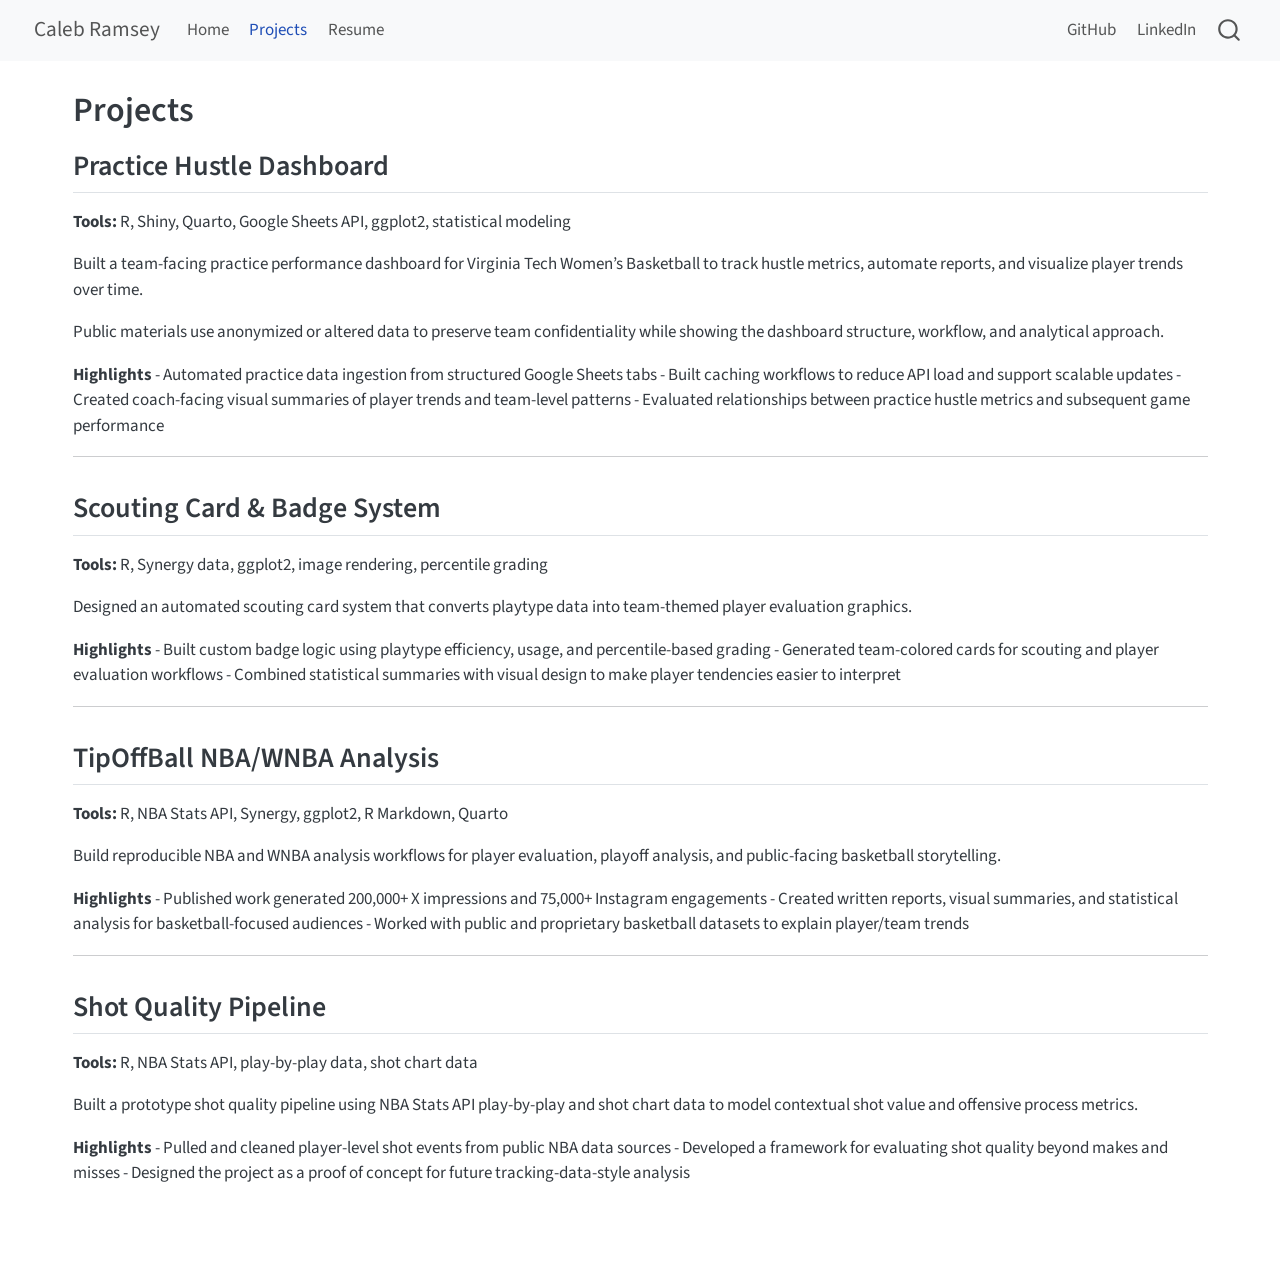
==== docs/projects.html @ dfe1e044 "Update project portfolio page" ====
<!DOCTYPE html>
<html xmlns="http://www.w3.org/1999/xhtml" lang="en" xml:lang="en"><head>

<meta charset="utf-8">
<meta name="generator" content="quarto-1.8.25">

<meta name="viewport" content="width=device-width, initial-scale=1.0, user-scalable=yes">


<title>Projects – Caleb Ramsey</title>
<style>
code{white-space: pre-wrap;}
span.smallcaps{font-variant: small-caps;}
div.columns{display: flex; gap: min(4vw, 1.5em);}
div.column{flex: auto; overflow-x: auto;}
div.hanging-indent{margin-left: 1.5em; text-indent: -1.5em;}
ul.task-list{list-style: none;}
ul.task-list li input[type="checkbox"] {
  width: 0.8em;
  margin: 0 0.8em 0.2em -1em; /* quarto-specific, see https://github.com/quarto-dev/quarto-cli/issues/4556 */ 
  vertical-align: middle;
}
</style>


<script src="site_libs/quarto-nav/quarto-nav.js"></script>
<script src="site_libs/quarto-nav/headroom.min.js"></script>
<script src="site_libs/clipboard/clipboard.min.js"></script>
<script src="site_libs/quarto-search/autocomplete.umd.js"></script>
<script src="site_libs/quarto-search/fuse.min.js"></script>
<script src="site_libs/quarto-search/quarto-search.js"></script>
<meta name="quarto:offset" content="./">
<script src="site_libs/quarto-html/quarto.js" type="module"></script>
<script src="site_libs/quarto-html/tabsets/tabsets.js" type="module"></script>
<script src="site_libs/quarto-html/axe/axe-check.js" type="module"></script>
<script src="site_libs/quarto-html/popper.min.js"></script>
<script src="site_libs/quarto-html/tippy.umd.min.js"></script>
<script src="site_libs/quarto-html/anchor.min.js"></script>
<link href="site_libs/quarto-html/tippy.css" rel="stylesheet">
<link href="site_libs/quarto-html/quarto-syntax-highlighting-7b89279ff1a6dce999919e0e67d4d9ec.css" rel="stylesheet" id="quarto-text-highlighting-styles">
<script src="site_libs/bootstrap/bootstrap.min.js"></script>
<link href="site_libs/bootstrap/bootstrap-icons.css" rel="stylesheet">
<link href="site_libs/bootstrap/bootstrap-e31584831b205ffbb2d98406f31c2a5b.min.css" rel="stylesheet" append-hash="true" id="quarto-bootstrap" data-mode="light">
<script id="quarto-search-options" type="application/json">{
  "location": "navbar",
  "copy-button": false,
  "collapse-after": 3,
  "panel-placement": "end",
  "type": "overlay",
  "limit": 50,
  "keyboard-shortcut": [
    "f",
    "/",
    "s"
  ],
  "show-item-context": false,
  "language": {
    "search-no-results-text": "No results",
    "search-matching-documents-text": "matching documents",
    "search-copy-link-title": "Copy link to search",
    "search-hide-matches-text": "Hide additional matches",
    "search-more-match-text": "more match in this document",
    "search-more-matches-text": "more matches in this document",
    "search-clear-button-title": "Clear",
    "search-text-placeholder": "",
    "search-detached-cancel-button-title": "Cancel",
    "search-submit-button-title": "Submit",
    "search-label": "Search"
  }
}</script>


</head>

<body class="nav-fixed quarto-light">

<div id="quarto-search-results"></div>
  <header id="quarto-header" class="headroom fixed-top">
    <nav class="navbar navbar-expand-lg " data-bs-theme="dark">
      <div class="navbar-container container-fluid">
      <div class="navbar-brand-container mx-auto">
    <a href="./index.html" class="navbar-brand navbar-brand-logo">
    </a>
    <a class="navbar-brand" href="./index.html">
    <span class="navbar-title">Caleb Ramsey</span>
    </a>
  </div>
            <div id="quarto-search" class="" title="Search"></div>
          <button class="navbar-toggler" type="button" data-bs-toggle="collapse" data-bs-target="#navbarCollapse" aria-controls="navbarCollapse" role="menu" aria-expanded="false" aria-label="Toggle navigation" onclick="if (window.quartoToggleHeadroom) { window.quartoToggleHeadroom(); }">
  <span class="navbar-toggler-icon"></span>
</button>
          <div class="collapse navbar-collapse" id="navbarCollapse">
            <ul class="navbar-nav navbar-nav-scroll me-auto">
  <li class="nav-item">
    <a class="nav-link" href="./index.html"> 
<span class="menu-text">Home</span></a>
  </li>  
  <li class="nav-item">
    <a class="nav-link active" href="./projects.html" aria-current="page"> 
<span class="menu-text">Projects</span></a>
  </li>  
  <li class="nav-item">
    <a class="nav-link" href="./resume.html"> 
<span class="menu-text">Resume</span></a>
  </li>  
</ul>
            <ul class="navbar-nav navbar-nav-scroll ms-auto">
  <li class="nav-item">
    <a class="nav-link" href="https://github.com/CalebRProjects"> 
<span class="menu-text">GitHub</span></a>
  </li>  
  <li class="nav-item">
    <a class="nav-link" href="https://www.linkedin.com/in/caleb-ramsey-analytics"> 
<span class="menu-text">LinkedIn</span></a>
  </li>  
</ul>
          </div> <!-- /navcollapse -->
            <div class="quarto-navbar-tools">
</div>
      </div> <!-- /container-fluid -->
    </nav>
</header>
<!-- content -->
<div id="quarto-content" class="quarto-container page-columns page-rows-contents page-layout-full page-navbar">
<!-- sidebar -->
<!-- margin-sidebar -->
    
<!-- main -->
<main class="content column-page" id="quarto-document-content">

<header id="title-block-header" class="quarto-title-block default">
<div class="quarto-title">
<h1 class="title">Projects</h1>
</div>



<div class="quarto-title-meta column-page">

    
  
    
  </div>
  


</header>


<section id="practice-hustle-dashboard" class="level2">
<h2 class="anchored" data-anchor-id="practice-hustle-dashboard">Practice Hustle Dashboard</h2>
<p><strong>Tools:</strong> R, Shiny, Quarto, Google Sheets API, ggplot2, statistical modeling</p>
<p>Built a team-facing practice performance dashboard for Virginia Tech Women’s Basketball to track hustle metrics, automate reports, and visualize player trends over time.</p>
<p>Public materials use anonymized or altered data to preserve team confidentiality while showing the dashboard structure, workflow, and analytical approach.</p>
<p><strong>Highlights</strong> - Automated practice data ingestion from structured Google Sheets tabs - Built caching workflows to reduce API load and support scalable updates - Created coach-facing visual summaries of player trends and team-level patterns - Evaluated relationships between practice hustle metrics and subsequent game performance</p>
<hr>
</section>
<section id="scouting-card-badge-system" class="level2">
<h2 class="anchored" data-anchor-id="scouting-card-badge-system">Scouting Card &amp; Badge System</h2>
<p><strong>Tools:</strong> R, Synergy data, ggplot2, image rendering, percentile grading</p>
<p>Designed an automated scouting card system that converts playtype data into team-themed player evaluation graphics.</p>
<p><strong>Highlights</strong> - Built custom badge logic using playtype efficiency, usage, and percentile-based grading - Generated team-colored cards for scouting and player evaluation workflows - Combined statistical summaries with visual design to make player tendencies easier to interpret</p>
<hr>
</section>
<section id="tipoffball-nbawnba-analysis" class="level2">
<h2 class="anchored" data-anchor-id="tipoffball-nbawnba-analysis">TipOffBall NBA/WNBA Analysis</h2>
<p><strong>Tools:</strong> R, NBA Stats API, Synergy, ggplot2, R Markdown, Quarto</p>
<p>Build reproducible NBA and WNBA analysis workflows for player evaluation, playoff analysis, and public-facing basketball storytelling.</p>
<p><strong>Highlights</strong> - Published work generated 200,000+ X impressions and 75,000+ Instagram engagements - Created written reports, visual summaries, and statistical analysis for basketball-focused audiences - Worked with public and proprietary basketball datasets to explain player/team trends</p>
<hr>
</section>
<section id="shot-quality-pipeline" class="level2">
<h2 class="anchored" data-anchor-id="shot-quality-pipeline">Shot Quality Pipeline</h2>
<p><strong>Tools:</strong> R, NBA Stats API, play-by-play data, shot chart data</p>
<p>Built a prototype shot quality pipeline using NBA Stats API play-by-play and shot chart data to model contextual shot value and offensive process metrics.</p>
<p><strong>Highlights</strong> - Pulled and cleaned player-level shot events from public NBA data sources - Developed a framework for evaluating shot quality beyond makes and misses - Designed the project as a proof of concept for future tracking-data-style analysis</p>


</section>

</main> <!-- /main -->
<script id="quarto-html-after-body" type="application/javascript">
  window.document.addEventListener("DOMContentLoaded", function (event) {
    const icon = "";
    const anchorJS = new window.AnchorJS();
    anchorJS.options = {
      placement: 'right',
      icon: icon
    };
    anchorJS.add('.anchored');
    const isCodeAnnotation = (el) => {
      for (const clz of el.classList) {
        if (clz.startsWith('code-annotation-')) {                     
          return true;
        }
      }
      return false;
    }
    const onCopySuccess = function(e) {
      // button target
      const button = e.trigger;
      // don't keep focus
      button.blur();
      // flash "checked"
      button.classList.add('code-copy-button-checked');
      var currentTitle = button.getAttribute("title");
      button.setAttribute("title", "Copied!");
      let tooltip;
      if (window.bootstrap) {
        button.setAttribute("data-bs-toggle", "tooltip");
        button.setAttribute("data-bs-placement", "left");
        button.setAttribute("data-bs-title", "Copied!");
        tooltip = new bootstrap.Tooltip(button, 
          { trigger: "manual", 
            customClass: "code-copy-button-tooltip",
            offset: [0, -8]});
        tooltip.show();    
      }
      setTimeout(function() {
        if (tooltip) {
          tooltip.hide();
          button.removeAttribute("data-bs-title");
          button.removeAttribute("data-bs-toggle");
          button.removeAttribute("data-bs-placement");
        }
        button.setAttribute("title", currentTitle);
        button.classList.remove('code-copy-button-checked');
      }, 1000);
      // clear code selection
      e.clearSelection();
    }
    const getTextToCopy = function(trigger) {
      const outerScaffold = trigger.parentElement.cloneNode(true);
      const codeEl = outerScaffold.querySelector('code');
      for (const childEl of codeEl.children) {
        if (isCodeAnnotation(childEl)) {
          childEl.remove();
        }
      }
      return codeEl.innerText;
    }
    const clipboard = new window.ClipboardJS('.code-copy-button:not([data-in-quarto-modal])', {
      text: getTextToCopy
    });
    clipboard.on('success', onCopySuccess);
    if (window.document.getElementById('quarto-embedded-source-code-modal')) {
      const clipboardModal = new window.ClipboardJS('.code-copy-button[data-in-quarto-modal]', {
        text: getTextToCopy,
        container: window.document.getElementById('quarto-embedded-source-code-modal')
      });
      clipboardModal.on('success', onCopySuccess);
    }
      var localhostRegex = new RegExp(/^(?:http|https):\/\/localhost\:?[0-9]*\//);
      var mailtoRegex = new RegExp(/^mailto:/);
        var filterRegex = new RegExp('/' + window.location.host + '/');
      var isInternal = (href) => {
          return filterRegex.test(href) || localhostRegex.test(href) || mailtoRegex.test(href);
      }
      // Inspect non-navigation links and adorn them if external
     var links = window.document.querySelectorAll('a[href]:not(.nav-link):not(.navbar-brand):not(.toc-action):not(.sidebar-link):not(.sidebar-item-toggle):not(.pagination-link):not(.no-external):not([aria-hidden]):not(.dropdown-item):not(.quarto-navigation-tool):not(.about-link)');
      for (var i=0; i<links.length; i++) {
        const link = links[i];
        if (!isInternal(link.href)) {
          // undo the damage that might have been done by quarto-nav.js in the case of
          // links that we want to consider external
          if (link.dataset.originalHref !== undefined) {
            link.href = link.dataset.originalHref;
          }
        }
      }
    function tippyHover(el, contentFn, onTriggerFn, onUntriggerFn) {
      const config = {
        allowHTML: true,
        maxWidth: 500,
        delay: 100,
        arrow: false,
        appendTo: function(el) {
            return el.parentElement;
        },
        interactive: true,
        interactiveBorder: 10,
        theme: 'quarto',
        placement: 'bottom-start',
      };
      if (contentFn) {
        config.content = contentFn;
      }
      if (onTriggerFn) {
        config.onTrigger = onTriggerFn;
      }
      if (onUntriggerFn) {
        config.onUntrigger = onUntriggerFn;
      }
      window.tippy(el, config); 
    }
    const noterefs = window.document.querySelectorAll('a[role="doc-noteref"]');
    for (var i=0; i<noterefs.length; i++) {
      const ref = noterefs[i];
      tippyHover(ref, function() {
        // use id or data attribute instead here
        let href = ref.getAttribute('data-footnote-href') || ref.getAttribute('href');
        try { href = new URL(href).hash; } catch {}
        const id = href.replace(/^#\/?/, "");
        const note = window.document.getElementById(id);
        if (note) {
          return note.innerHTML;
        } else {
          return "";
        }
      });
    }
    const xrefs = window.document.querySelectorAll('a.quarto-xref');
    const processXRef = (id, note) => {
      // Strip column container classes
      const stripColumnClz = (el) => {
        el.classList.remove("page-full", "page-columns");
        if (el.children) {
          for (const child of el.children) {
            stripColumnClz(child);
          }
        }
      }
      stripColumnClz(note)
      if (id === null || id.startsWith('sec-')) {
        // Special case sections, only their first couple elements
        const container = document.createElement("div");
        if (note.children && note.children.length > 2) {
          container.appendChild(note.children[0].cloneNode(true));
          for (let i = 1; i < note.children.length; i++) {
            const child = note.children[i];
            if (child.tagName === "P" && child.innerText === "") {
              continue;
            } else {
              container.appendChild(child.cloneNode(true));
              break;
            }
          }
          if (window.Quarto?.typesetMath) {
            window.Quarto.typesetMath(container);
          }
          return container.innerHTML
        } else {
          if (window.Quarto?.typesetMath) {
            window.Quarto.typesetMath(note);
          }
          return note.innerHTML;
        }
      } else {
        // Remove any anchor links if they are present
        const anchorLink = note.querySelector('a.anchorjs-link');
        if (anchorLink) {
          anchorLink.remove();
        }
        if (window.Quarto?.typesetMath) {
          window.Quarto.typesetMath(note);
        }
        if (note.classList.contains("callout")) {
          return note.outerHTML;
        } else {
          return note.innerHTML;
        }
      }
    }
    for (var i=0; i<xrefs.length; i++) {
      const xref = xrefs[i];
      tippyHover(xref, undefined, function(instance) {
        instance.disable();
        let url = xref.getAttribute('href');
        let hash = undefined; 
        if (url.startsWith('#')) {
          hash = url;
        } else {
          try { hash = new URL(url).hash; } catch {}
        }
        if (hash) {
          const id = hash.replace(/^#\/?/, "");
          const note = window.document.getElementById(id);
          if (note !== null) {
            try {
              const html = processXRef(id, note.cloneNode(true));
              instance.setContent(html);
            } finally {
              instance.enable();
              instance.show();
            }
          } else {
            // See if we can fetch this
            fetch(url.split('#')[0])
            .then(res => res.text())
            .then(html => {
              const parser = new DOMParser();
              const htmlDoc = parser.parseFromString(html, "text/html");
              const note = htmlDoc.getElementById(id);
              if (note !== null) {
                const html = processXRef(id, note);
                instance.setContent(html);
              } 
            }).finally(() => {
              instance.enable();
              instance.show();
            });
          }
        } else {
          // See if we can fetch a full url (with no hash to target)
          // This is a special case and we should probably do some content thinning / targeting
          fetch(url)
          .then(res => res.text())
          .then(html => {
            const parser = new DOMParser();
            const htmlDoc = parser.parseFromString(html, "text/html");
            const note = htmlDoc.querySelector('main.content');
            if (note !== null) {
              // This should only happen for chapter cross references
              // (since there is no id in the URL)
              // remove the first header
              if (note.children.length > 0 && note.children[0].tagName === "HEADER") {
                note.children[0].remove();
              }
              const html = processXRef(null, note);
              instance.setContent(html);
            } 
          }).finally(() => {
            instance.enable();
            instance.show();
          });
        }
      }, function(instance) {
      });
    }
        let selectedAnnoteEl;
        const selectorForAnnotation = ( cell, annotation) => {
          let cellAttr = 'data-code-cell="' + cell + '"';
          let lineAttr = 'data-code-annotation="' +  annotation + '"';
          const selector = 'span[' + cellAttr + '][' + lineAttr + ']';
          return selector;
        }
        const selectCodeLines = (annoteEl) => {
          const doc = window.document;
          const targetCell = annoteEl.getAttribute("data-target-cell");
          const targetAnnotation = annoteEl.getAttribute("data-target-annotation");
          const annoteSpan = window.document.querySelector(selectorForAnnotation(targetCell, targetAnnotation));
          const lines = annoteSpan.getAttribute("data-code-lines").split(",");
          const lineIds = lines.map((line) => {
            return targetCell + "-" + line;
          })
          let top = null;
          let height = null;
          let parent = null;
          if (lineIds.length > 0) {
              //compute the position of the single el (top and bottom and make a div)
              const el = window.document.getElementById(lineIds[0]);
              top = el.offsetTop;
              height = el.offsetHeight;
              parent = el.parentElement.parentElement;
            if (lineIds.length > 1) {
              const lastEl = window.document.getElementById(lineIds[lineIds.length - 1]);
              const bottom = lastEl.offsetTop + lastEl.offsetHeight;
              height = bottom - top;
            }
            if (top !== null && height !== null && parent !== null) {
              // cook up a div (if necessary) and position it 
              let div = window.document.getElementById("code-annotation-line-highlight");
              if (div === null) {
                div = window.document.createElement("div");
                div.setAttribute("id", "code-annotation-line-highlight");
                div.style.position = 'absolute';
                parent.appendChild(div);
              }
              div.style.top = top - 2 + "px";
              div.style.height = height + 4 + "px";
              div.style.left = 0;
              let gutterDiv = window.document.getElementById("code-annotation-line-highlight-gutter");
              if (gutterDiv === null) {
                gutterDiv = window.document.createElement("div");
                gutterDiv.setAttribute("id", "code-annotation-line-highlight-gutter");
                gutterDiv.style.position = 'absolute';
                const codeCell = window.document.getElementById(targetCell);
                const gutter = codeCell.querySelector('.code-annotation-gutter');
                gutter.appendChild(gutterDiv);
              }
              gutterDiv.style.top = top - 2 + "px";
              gutterDiv.style.height = height + 4 + "px";
            }
            selectedAnnoteEl = annoteEl;
          }
        };
        const unselectCodeLines = () => {
          const elementsIds = ["code-annotation-line-highlight", "code-annotation-line-highlight-gutter"];
          elementsIds.forEach((elId) => {
            const div = window.document.getElementById(elId);
            if (div) {
              div.remove();
            }
          });
          selectedAnnoteEl = undefined;
        };
          // Handle positioning of the toggle
      window.addEventListener(
        "resize",
        throttle(() => {
          elRect = undefined;
          if (selectedAnnoteEl) {
            selectCodeLines(selectedAnnoteEl);
          }
        }, 10)
      );
      function throttle(fn, ms) {
      let throttle = false;
      let timer;
        return (...args) => {
          if(!throttle) { // first call gets through
              fn.apply(this, args);
              throttle = true;
          } else { // all the others get throttled
              if(timer) clearTimeout(timer); // cancel #2
              timer = setTimeout(() => {
                fn.apply(this, args);
                timer = throttle = false;
              }, ms);
          }
        };
      }
        // Attach click handler to the DT
        const annoteDls = window.document.querySelectorAll('dt[data-target-cell]');
        for (const annoteDlNode of annoteDls) {
          annoteDlNode.addEventListener('click', (event) => {
            const clickedEl = event.target;
            if (clickedEl !== selectedAnnoteEl) {
              unselectCodeLines();
              const activeEl = window.document.querySelector('dt[data-target-cell].code-annotation-active');
              if (activeEl) {
                activeEl.classList.remove('code-annotation-active');
              }
              selectCodeLines(clickedEl);
              clickedEl.classList.add('code-annotation-active');
            } else {
              // Unselect the line
              unselectCodeLines();
              clickedEl.classList.remove('code-annotation-active');
            }
          });
        }
    const findCites = (el) => {
      const parentEl = el.parentElement;
      if (parentEl) {
        const cites = parentEl.dataset.cites;
        if (cites) {
          return {
            el,
            cites: cites.split(' ')
          };
        } else {
          return findCites(el.parentElement)
        }
      } else {
        return undefined;
      }
    };
    var bibliorefs = window.document.querySelectorAll('a[role="doc-biblioref"]');
    for (var i=0; i<bibliorefs.length; i++) {
      const ref = bibliorefs[i];
      const citeInfo = findCites(ref);
      if (citeInfo) {
        tippyHover(citeInfo.el, function() {
          var popup = window.document.createElement('div');
          citeInfo.cites.forEach(function(cite) {
            var citeDiv = window.document.createElement('div');
            citeDiv.classList.add('hanging-indent');
            citeDiv.classList.add('csl-entry');
            var biblioDiv = window.document.getElementById('ref-' + cite);
            if (biblioDiv) {
              citeDiv.innerHTML = biblioDiv.innerHTML;
            }
            popup.appendChild(citeDiv);
          });
          return popup.innerHTML;
        });
      }
    }
  });
  </script>
</div> <!-- /content -->




</body></html>
---- docs/site_libs/quarto-html/tippy.css ----
.tippy-box[data-animation=fade][data-state=hidden]{opacity:0}[data-tippy-root]{max-width:calc(100vw - 10px)}.tippy-box{position:relative;background-color:#333;color:#fff;border-radius:4px;font-size:14px;line-height:1.4;white-space:normal;outline:0;transition-property:transform,visibility,opacity}.tippy-box[data-placement^=top]>.tippy-arrow{bottom:0}.tippy-box[data-placement^=top]>.tippy-arrow:before{bottom:-7px;left:0;border-width:8px 8px 0;border-top-color:initial;transform-origin:center top}.tippy-box[data-placement^=bottom]>.tippy-arrow{top:0}.tippy-box[data-placement^=bottom]>.tippy-arrow:before{top:-7px;left:0;border-width:0 8px 8px;border-bottom-color:initial;transform-origin:center bottom}.tippy-box[data-placement^=left]>.tippy-arrow{right:0}.tippy-box[data-placement^=left]>.tippy-arrow:before{border-width:8px 0 8px 8px;border-left-color:initial;right:-7px;transform-origin:center left}.tippy-box[data-placement^=right]>.tippy-arrow{left:0}.tippy-box[data-placement^=right]>.tippy-arrow:before{left:-7px;border-width:8px 8px 8px 0;border-right-color:initial;transform-origin:center right}.tippy-box[data-inertia][data-state=visible]{transition-timing-function:cubic-bezier(.54,1.5,.38,1.11)}.tippy-arrow{width:16px;height:16px;color:#333}.tippy-arrow:before{content:"";position:absolute;border-color:transparent;border-style:solid}.tippy-content{position:relative;padding:5px 9px;z-index:1}
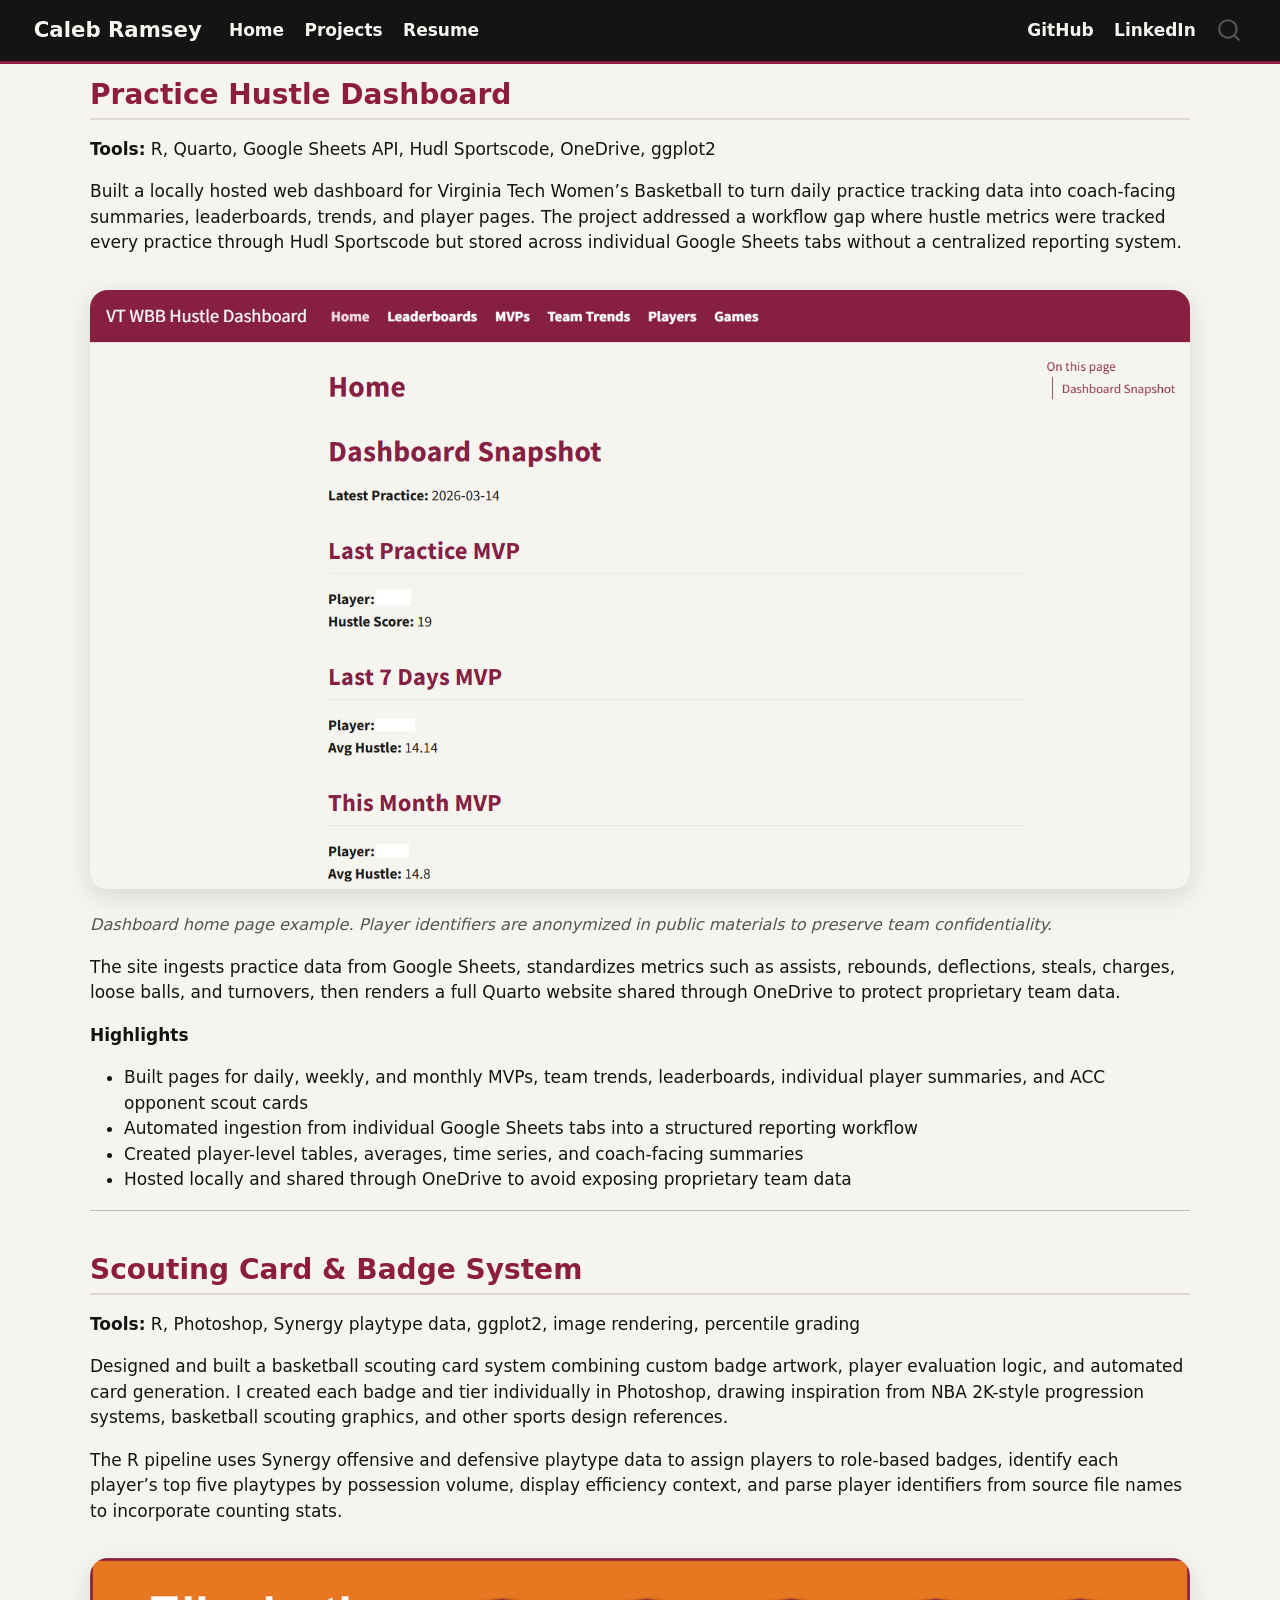
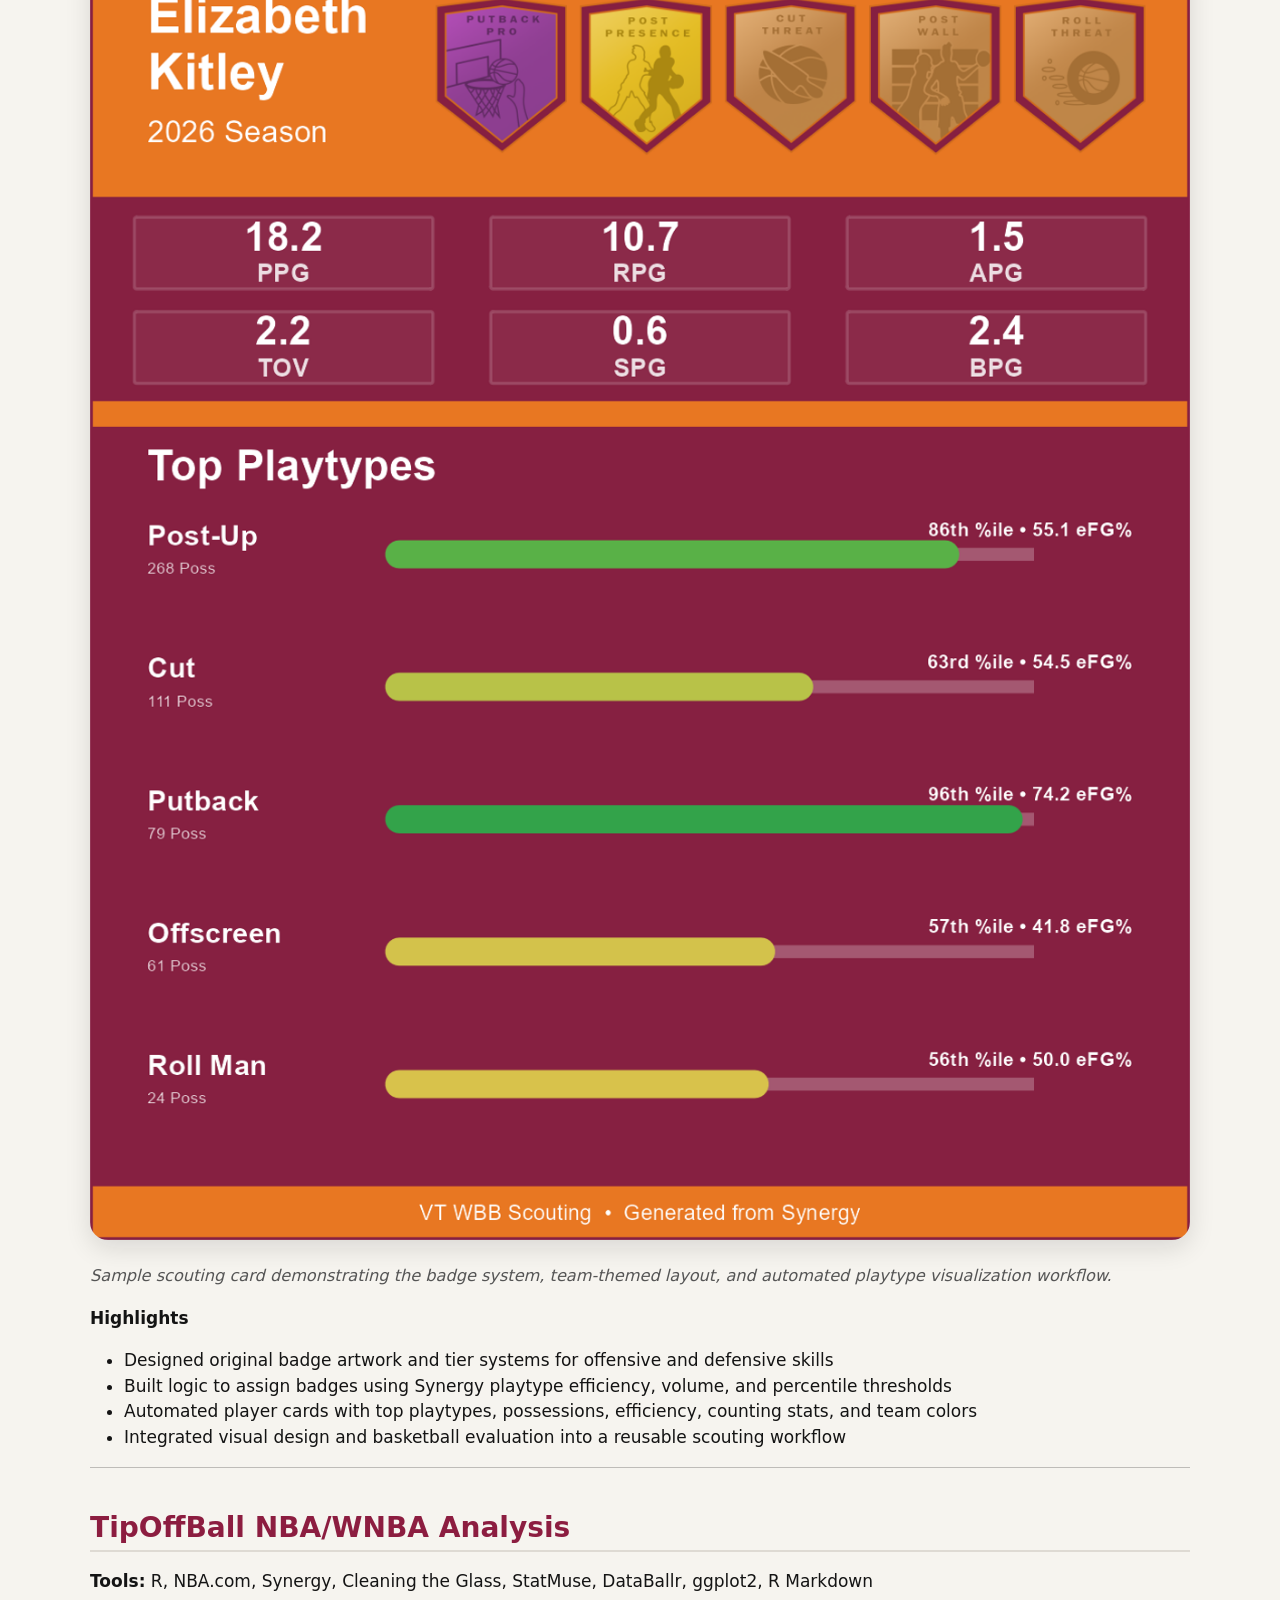
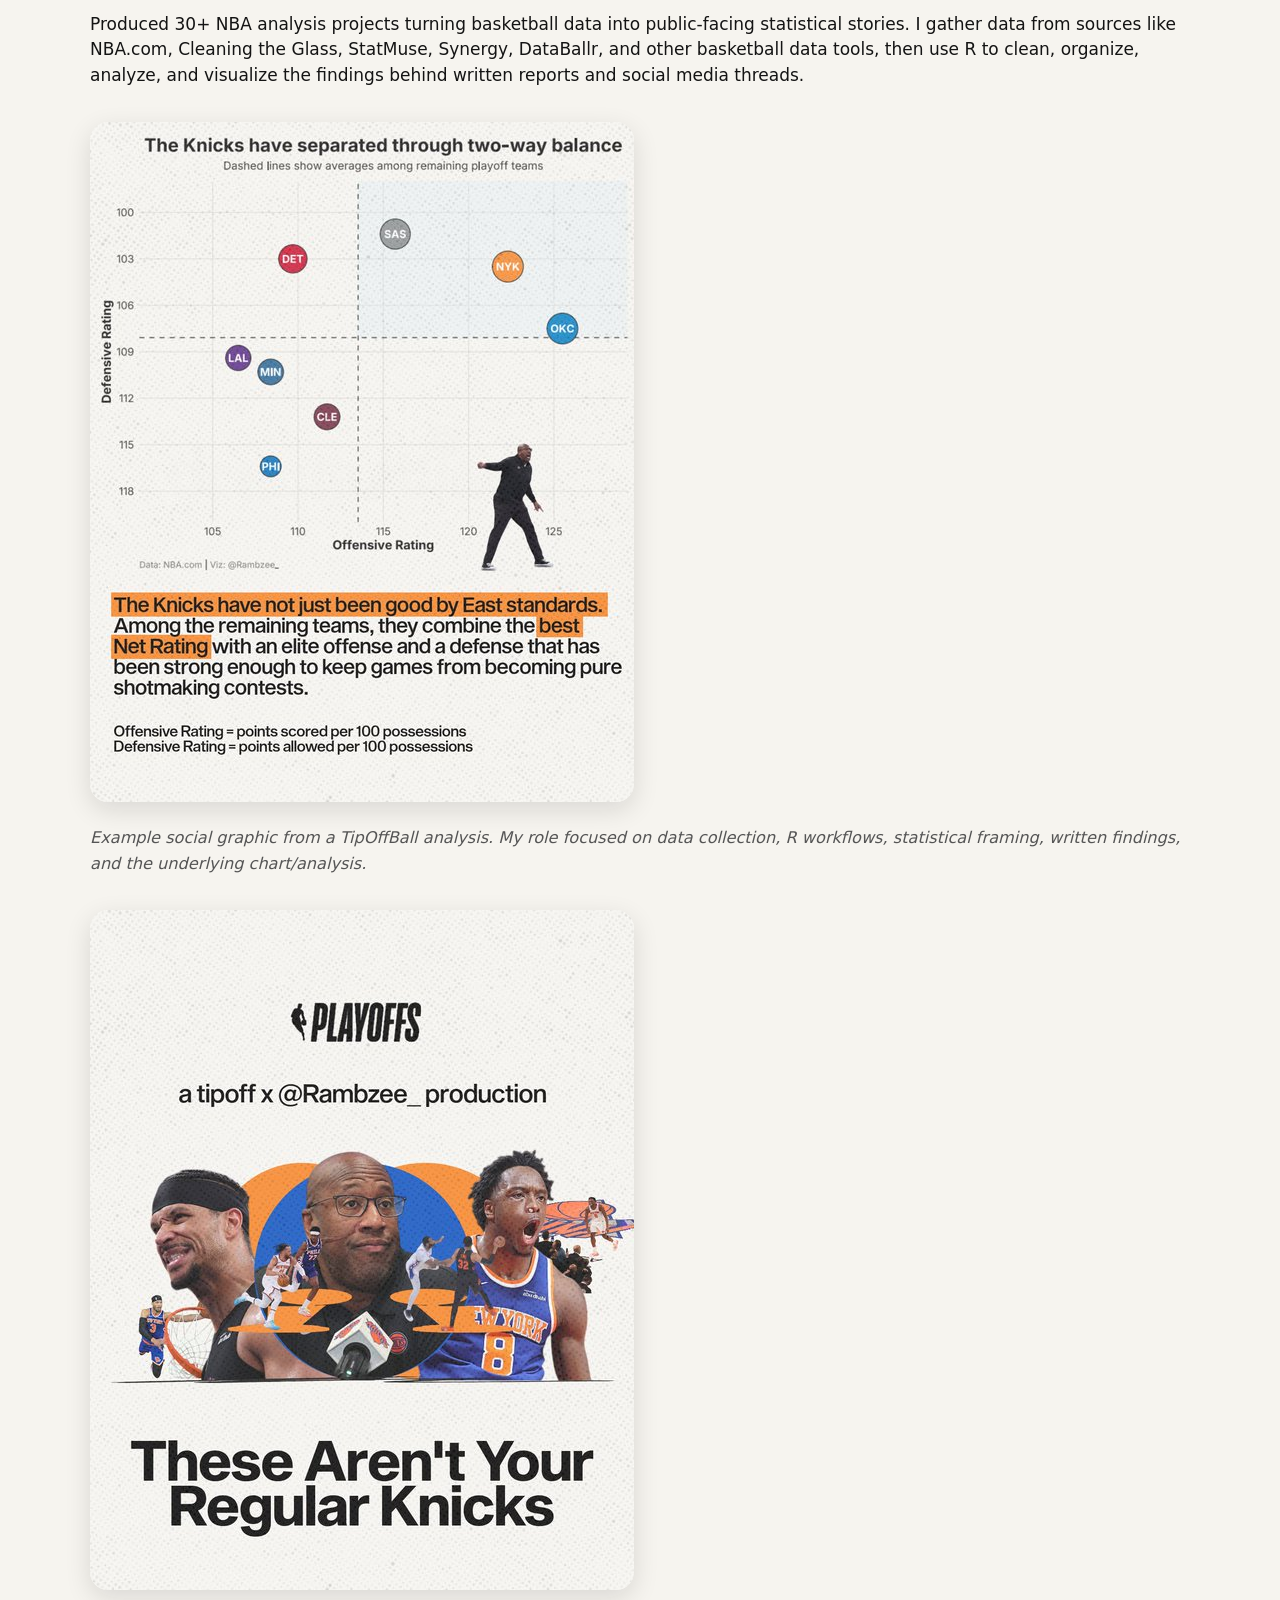
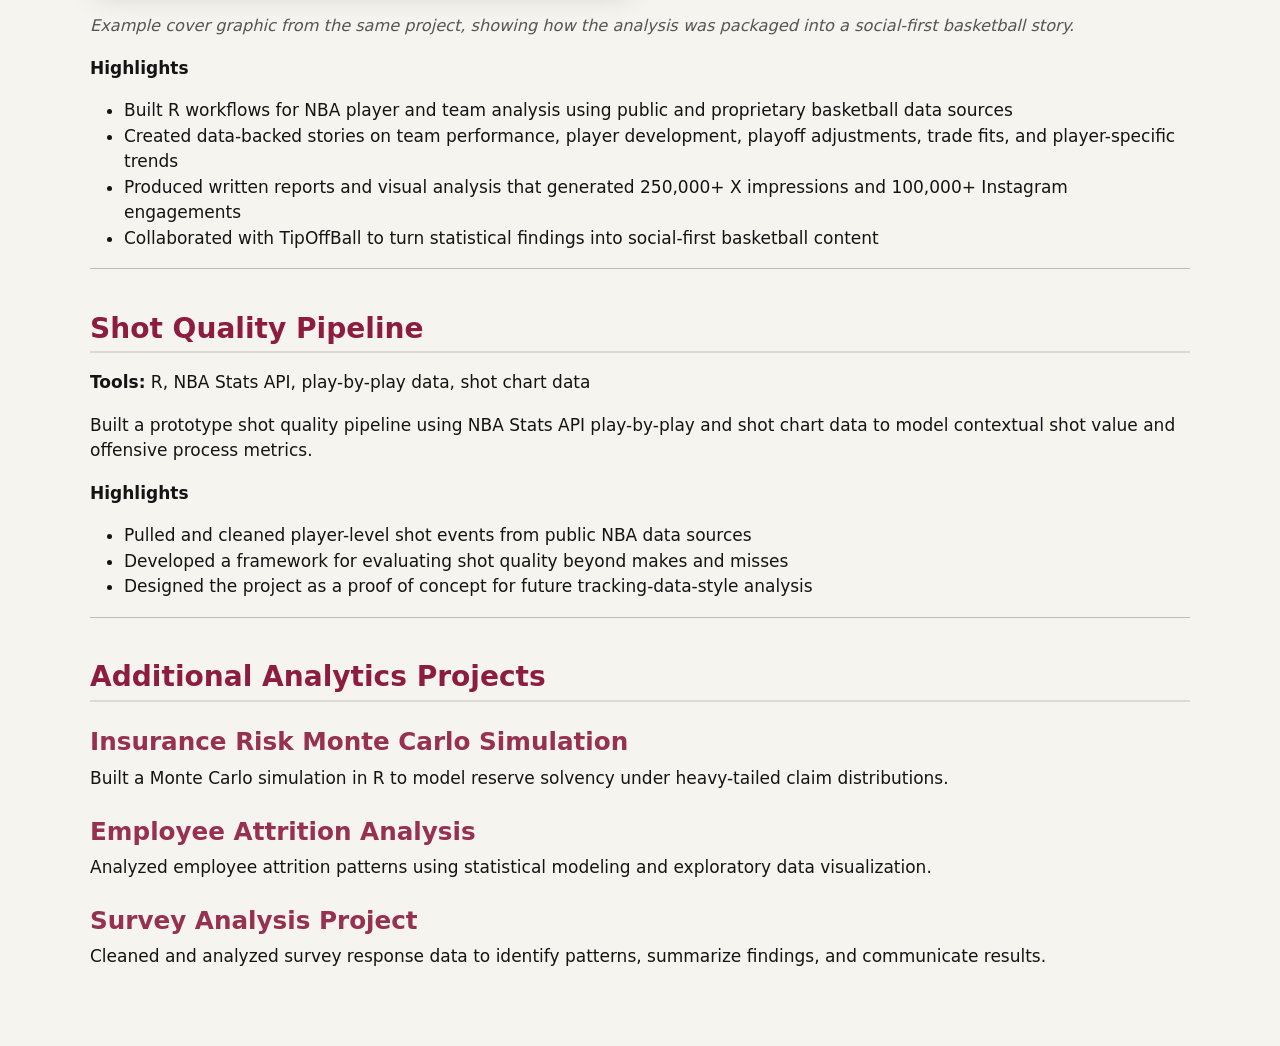
==== commit 95a05e15: "Style portfolio site" ====
--- a/docs/projects.html
+++ b/docs/projects.html
@@ -70,6 +70,7 @@
 }</script>
 
 
+<link rel="stylesheet" href="styles.css">
 </head>
 
 <body class="nav-fixed quarto-light">
@@ -149,33 +150,81 @@
 
 <section id="practice-hustle-dashboard" class="level2">
 <h2 class="anchored" data-anchor-id="practice-hustle-dashboard">Practice Hustle Dashboard</h2>
-<p><strong>Tools:</strong> R, Shiny, Quarto, Google Sheets API, ggplot2, statistical modeling</p>
-<p>Built a team-facing practice performance dashboard for Virginia Tech Women’s Basketball to track hustle metrics, automate reports, and visualize player trends over time.</p>
-<p>Public materials use anonymized or altered data to preserve team confidentiality while showing the dashboard structure, workflow, and analytical approach.</p>
-<p><strong>Highlights</strong> - Automated practice data ingestion from structured Google Sheets tabs - Built caching workflows to reduce API load and support scalable updates - Created coach-facing visual summaries of player trends and team-level patterns - Evaluated relationships between practice hustle metrics and subsequent game performance</p>
+<p><strong>Tools:</strong> R, Quarto, Google Sheets API, Hudl Sportscode, OneDrive, ggplot2</p>
+<p>Built a locally hosted web dashboard for Virginia Tech Women’s Basketball to turn daily practice tracking data into coach-facing summaries, leaderboards, trends, and player pages. The project addressed a workflow gap where hustle metrics were tracked every practice through Hudl Sportscode but stored across individual Google Sheets tabs without a centralized reporting system.</p>
+<p><img src="assets/images/practice-dashboard-example.png" class="img-fluid"></p>
+<p><em>Dashboard home page example. Player identifiers are anonymized in public materials to preserve team confidentiality.</em></p>
+<p>The site ingests practice data from Google Sheets, standardizes metrics such as assists, rebounds, deflections, steals, charges, loose balls, and turnovers, then renders a full Quarto website shared through OneDrive to protect proprietary team data.</p>
+<p><strong>Highlights</strong></p>
+<ul>
+<li>Built pages for daily, weekly, and monthly MVPs, team trends, leaderboards, individual player summaries, and ACC opponent scout cards</li>
+<li>Automated ingestion from individual Google Sheets tabs into a structured reporting workflow</li>
+<li>Created player-level tables, averages, time series, and coach-facing summaries</li>
+<li>Hosted locally and shared through OneDrive to avoid exposing proprietary team data</li>
+</ul>
 <hr>
 </section>
 <section id="scouting-card-badge-system" class="level2">
 <h2 class="anchored" data-anchor-id="scouting-card-badge-system">Scouting Card &amp; Badge System</h2>
-<p><strong>Tools:</strong> R, Synergy data, ggplot2, image rendering, percentile grading</p>
-<p>Designed an automated scouting card system that converts playtype data into team-themed player evaluation graphics.</p>
-<p><strong>Highlights</strong> - Built custom badge logic using playtype efficiency, usage, and percentile-based grading - Generated team-colored cards for scouting and player evaluation workflows - Combined statistical summaries with visual design to make player tendencies easier to interpret</p>
+<p><strong>Tools:</strong> R, Photoshop, Synergy playtype data, ggplot2, image rendering, percentile grading</p>
+<p>Designed and built a basketball scouting card system combining custom badge artwork, player evaluation logic, and automated card generation. I created each badge and tier individually in Photoshop, drawing inspiration from NBA 2K-style progression systems, basketball scouting graphics, and other sports design references.</p>
+<p>The R pipeline uses Synergy offensive and defensive playtype data to assign players to role-based badges, identify each player’s top five playtypes by possession volume, display efficiency context, and parse player identifiers from source file names to incorporate counting stats.</p>
+<p><img src="assets/images/liz-kitley-scout-card-example.png" class="img-fluid"></p>
+<p><em>Sample scouting card demonstrating the badge system, team-themed layout, and automated playtype visualization workflow.</em></p>
+<p><strong>Highlights</strong></p>
+<ul>
+<li>Designed original badge artwork and tier systems for offensive and defensive skills</li>
+<li>Built logic to assign badges using Synergy playtype efficiency, volume, and percentile thresholds</li>
+<li>Automated player cards with top playtypes, possessions, efficiency, counting stats, and team colors</li>
+<li>Integrated visual design and basketball evaluation into a reusable scouting workflow</li>
+</ul>
 <hr>
 </section>
 <section id="tipoffball-nbawnba-analysis" class="level2">
 <h2 class="anchored" data-anchor-id="tipoffball-nbawnba-analysis">TipOffBall NBA/WNBA Analysis</h2>
-<p><strong>Tools:</strong> R, NBA Stats API, Synergy, ggplot2, R Markdown, Quarto</p>
-<p>Build reproducible NBA and WNBA analysis workflows for player evaluation, playoff analysis, and public-facing basketball storytelling.</p>
-<p><strong>Highlights</strong> - Published work generated 200,000+ X impressions and 75,000+ Instagram engagements - Created written reports, visual summaries, and statistical analysis for basketball-focused audiences - Worked with public and proprietary basketball datasets to explain player/team trends</p>
+<p><strong>Tools:</strong> R, NBA.com, Synergy, Cleaning the Glass, StatMuse, DataBallr, ggplot2, R Markdown</p>
+<p>Produced 30+ NBA analysis projects turning basketball data into public-facing statistical stories. I gather data from sources like NBA.com, Cleaning the Glass, StatMuse, Synergy, DataBallr, and other basketball data tools, then use R to clean, organize, analyze, and visualize the findings behind written reports and social media threads.</p>
+<p><img src="assets/images/tipoff-knicks-chart-example.jpg" class="img-fluid"></p>
+<p><em>Example social graphic from a TipOffBall analysis. My role focused on data collection, R workflows, statistical framing, written findings, and the underlying chart/analysis.</em></p>
+<p><img src="assets/images/tipoff-knicks-cover-example.jpg" class="img-fluid"></p>
+<p><em>Example cover graphic from the same project, showing how the analysis was packaged into a social-first basketball story.</em></p>
+<p><strong>Highlights</strong></p>
+<ul>
+<li>Built R workflows for NBA player and team analysis using public and proprietary basketball data sources</li>
+<li>Created data-backed stories on team performance, player development, playoff adjustments, trade fits, and player-specific trends</li>
+<li>Produced written reports and visual analysis that generated 250,000+ X impressions and 100,000+ Instagram engagements</li>
+<li>Collaborated with TipOffBall to turn statistical findings into social-first basketball content</li>
+</ul>
 <hr>
 </section>
 <section id="shot-quality-pipeline" class="level2">
 <h2 class="anchored" data-anchor-id="shot-quality-pipeline">Shot Quality Pipeline</h2>
 <p><strong>Tools:</strong> R, NBA Stats API, play-by-play data, shot chart data</p>
 <p>Built a prototype shot quality pipeline using NBA Stats API play-by-play and shot chart data to model contextual shot value and offensive process metrics.</p>
-<p><strong>Highlights</strong> - Pulled and cleaned player-level shot events from public NBA data sources - Developed a framework for evaluating shot quality beyond makes and misses - Designed the project as a proof of concept for future tracking-data-style analysis</p>
-
-
+<p><strong>Highlights</strong></p>
+<ul>
+<li>Pulled and cleaned player-level shot events from public NBA data sources</li>
+<li>Developed a framework for evaluating shot quality beyond makes and misses</li>
+<li>Designed the project as a proof of concept for future tracking-data-style analysis</li>
+</ul>
+<hr>
+</section>
+<section id="additional-analytics-projects" class="level2">
+<h2 class="anchored" data-anchor-id="additional-analytics-projects">Additional Analytics Projects</h2>
+<section id="insurance-risk-monte-carlo-simulation" class="level3">
+<h3 class="anchored" data-anchor-id="insurance-risk-monte-carlo-simulation">Insurance Risk Monte Carlo Simulation</h3>
+<p>Built a Monte Carlo simulation in R to model reserve solvency under heavy-tailed claim distributions.</p>
+</section>
+<section id="employee-attrition-analysis" class="level3">
+<h3 class="anchored" data-anchor-id="employee-attrition-analysis">Employee Attrition Analysis</h3>
+<p>Analyzed employee attrition patterns using statistical modeling and exploratory data visualization.</p>
+</section>
+<section id="survey-analysis-project" class="level3">
+<h3 class="anchored" data-anchor-id="survey-analysis-project">Survey Analysis Project</h3>
+<p>Cleaned and analyzed survey response data to identify patterns, summarize findings, and communicate results.</p>
+
+
+</section>
 </section>
 
 </main> <!-- /main -->
--- a/docs/styles.css
+++ b/docs/styles.css
@@ -0,0 +1,144 @@
+/* ---------- Base ---------- */
+
+body {
+  background-color: #f6f4ef;
+  color: #141414;
+  font-family: Inter, system-ui, -apple-system, BlinkMacSystemFont, "Segoe UI", sans-serif;
+}
+
+.navbar {
+  background-color: #141414;
+  border-bottom: 3px solid #8C1D40;
+}
+
+.navbar-title,
+.navbar-nav .nav-link {
+  color: #f6f4ef !important;
+  font-weight: 700;
+}
+
+.navbar-nav .nav-link:hover {
+  color: #E87722 !important;
+}
+
+h1, h2, h3 {
+  color: #8C1D40;
+  font-weight: 800;
+}
+
+h1 {
+  font-size: 3rem;
+  letter-spacing: -0.04em;
+}
+
+h2 {
+  margin-top: 2.5rem;
+  border-bottom: 2px solid #dedad3;
+  padding-bottom: 0.35rem;
+}
+
+a {
+  color: #8C1D40;
+  font-weight: 700;
+}
+
+a:hover {
+  color: #E87722;
+}
+
+/* ---------- Layout ---------- */
+
+.quarto-title-block {
+  display: none;
+}
+
+main.content {
+  max-width: 1100px;
+  margin: 0 auto;
+  padding-top: 2rem;
+}
+
+/* ---------- Hero ---------- */
+
+.hero {
+  padding: 4rem 2rem;
+  background: #141414;
+  color: #f6f4ef;
+  border-radius: 28px;
+  margin-bottom: 2rem;
+}
+
+.hero h1 {
+  color: #f6f4ef;
+  font-size: 4rem;
+  line-height: 0.95;
+  margin-bottom: 1rem;
+}
+
+.hero .subtitle {
+  font-size: 1.35rem;
+  max-width: 850px;
+  color: #dedad3;
+  line-height: 1.5;
+}
+
+.hero .tagline {
+  color: #E87722;
+  font-weight: 800;
+  text-transform: uppercase;
+  letter-spacing: 0.08em;
+  font-size: 0.85rem;
+  margin-bottom: 1rem;
+}
+
+/* ---------- Cards ---------- */
+
+.project-grid {
+  display: grid;
+  grid-template-columns: repeat(2, minmax(0, 1fr));
+  gap: 1.25rem;
+  margin-top: 2rem;
+}
+
+.project-card {
+  background: white;
+  border: 1px solid #dedad3;
+  border-radius: 22px;
+  padding: 1.35rem;
+  box-shadow: 0 8px 24px rgba(20, 20, 20, 0.07);
+}
+
+.project-card h3 {
+  margin-top: 0;
+  color: #8C1D40;
+}
+
+.project-card p {
+  color: #333;
+}
+
+/* ---------- Images ---------- */
+
+img {
+  border-radius: 18px;
+  box-shadow: 0 8px 26px rgba(20, 20, 20, 0.12);
+  margin-top: 1rem;
+  margin-bottom: 0.35rem;
+}
+
+em {
+  color: #555;
+  font-size: 0.95rem;
+}
+
+/* ---------- Mobile ---------- */
+
+@media (max-width: 800px) {
+  .hero h1 {
+    font-size: 2.75rem;
+  }
+
+  .project-grid {
+    grid-template-columns: 1fr;
+  }
+}
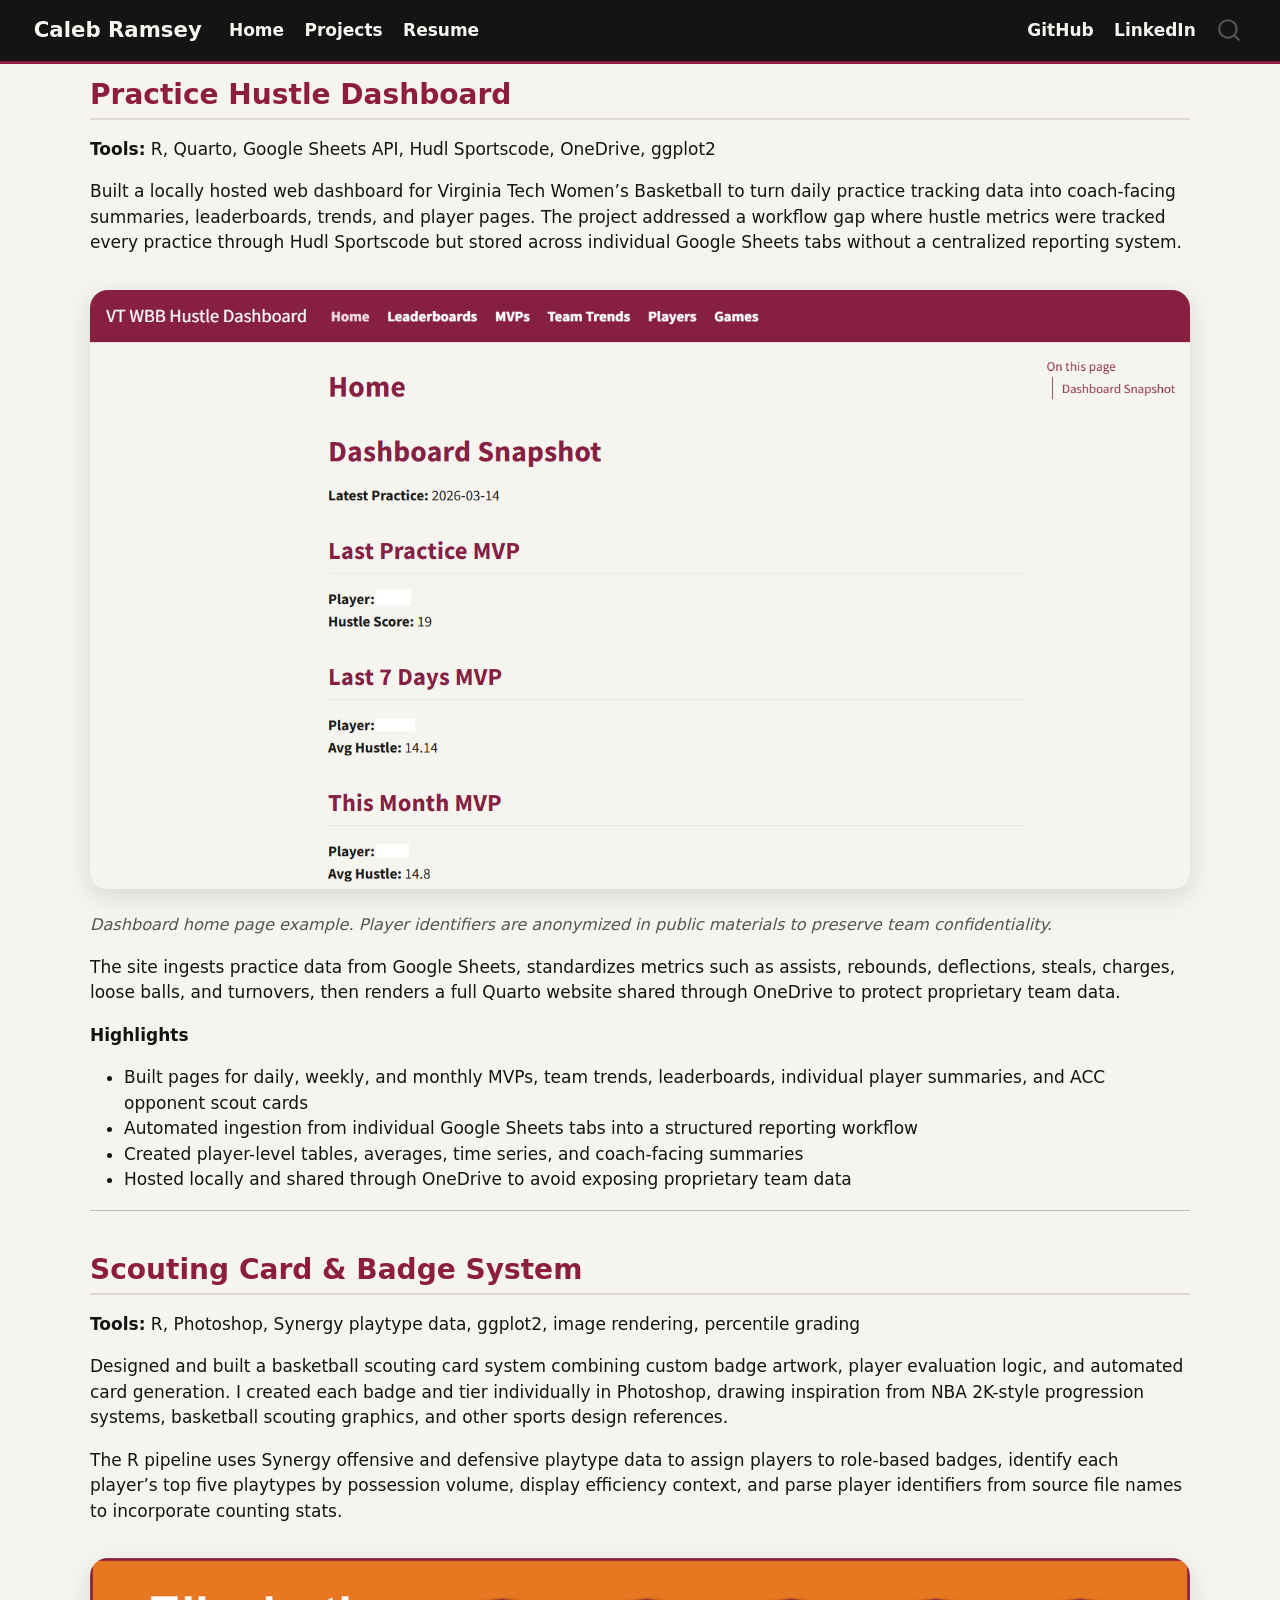
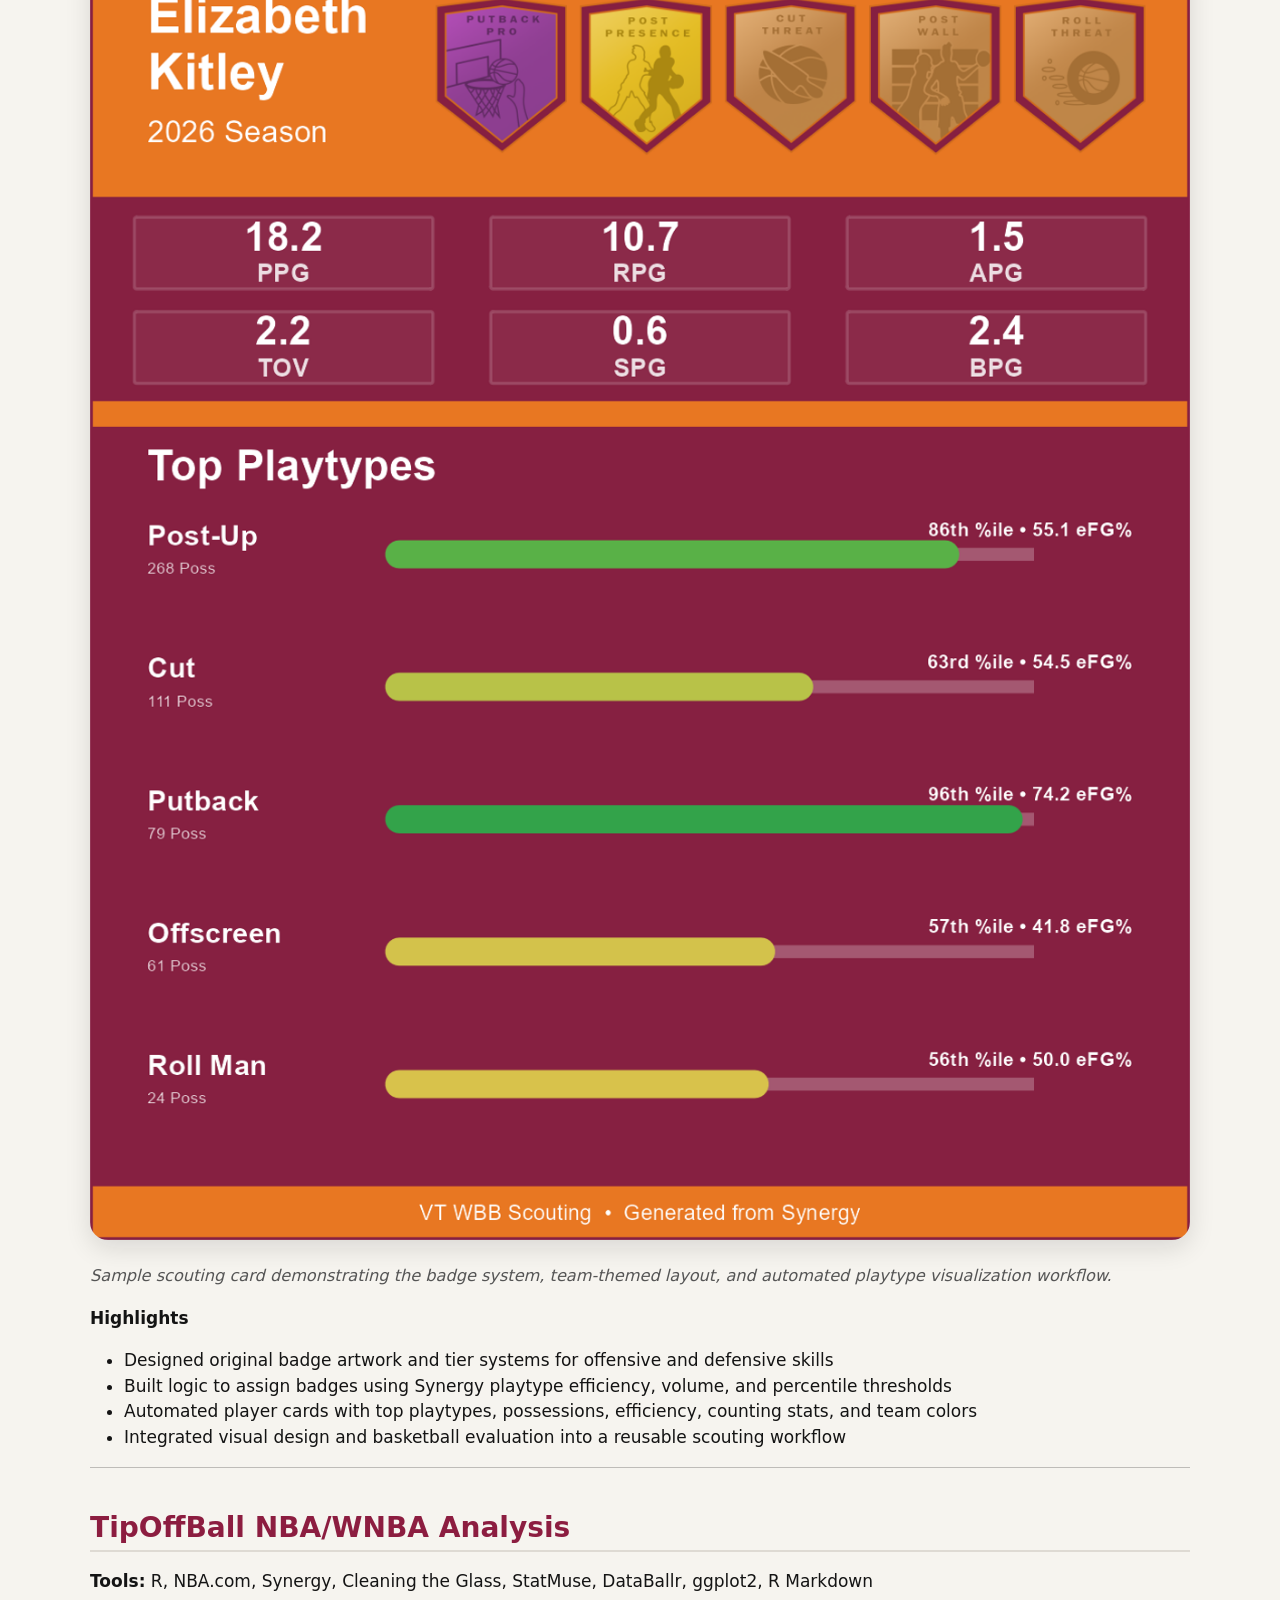
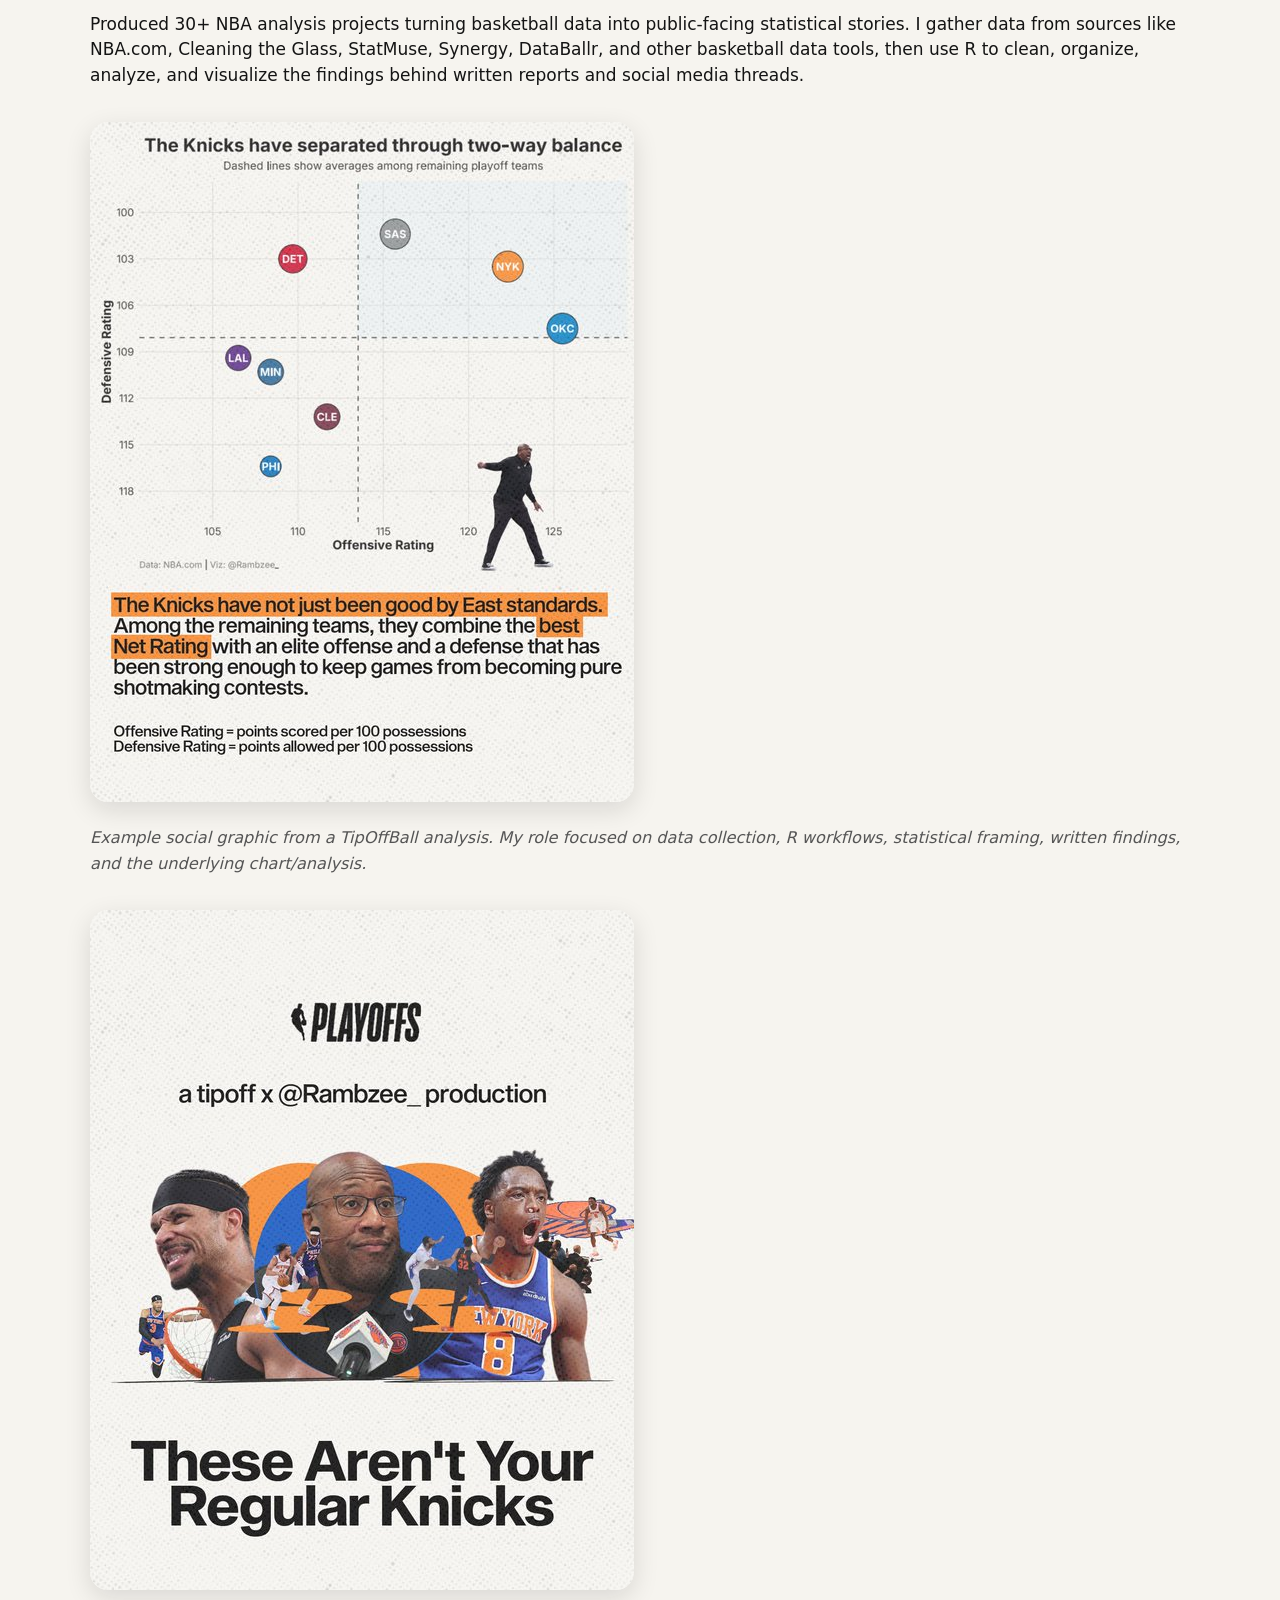
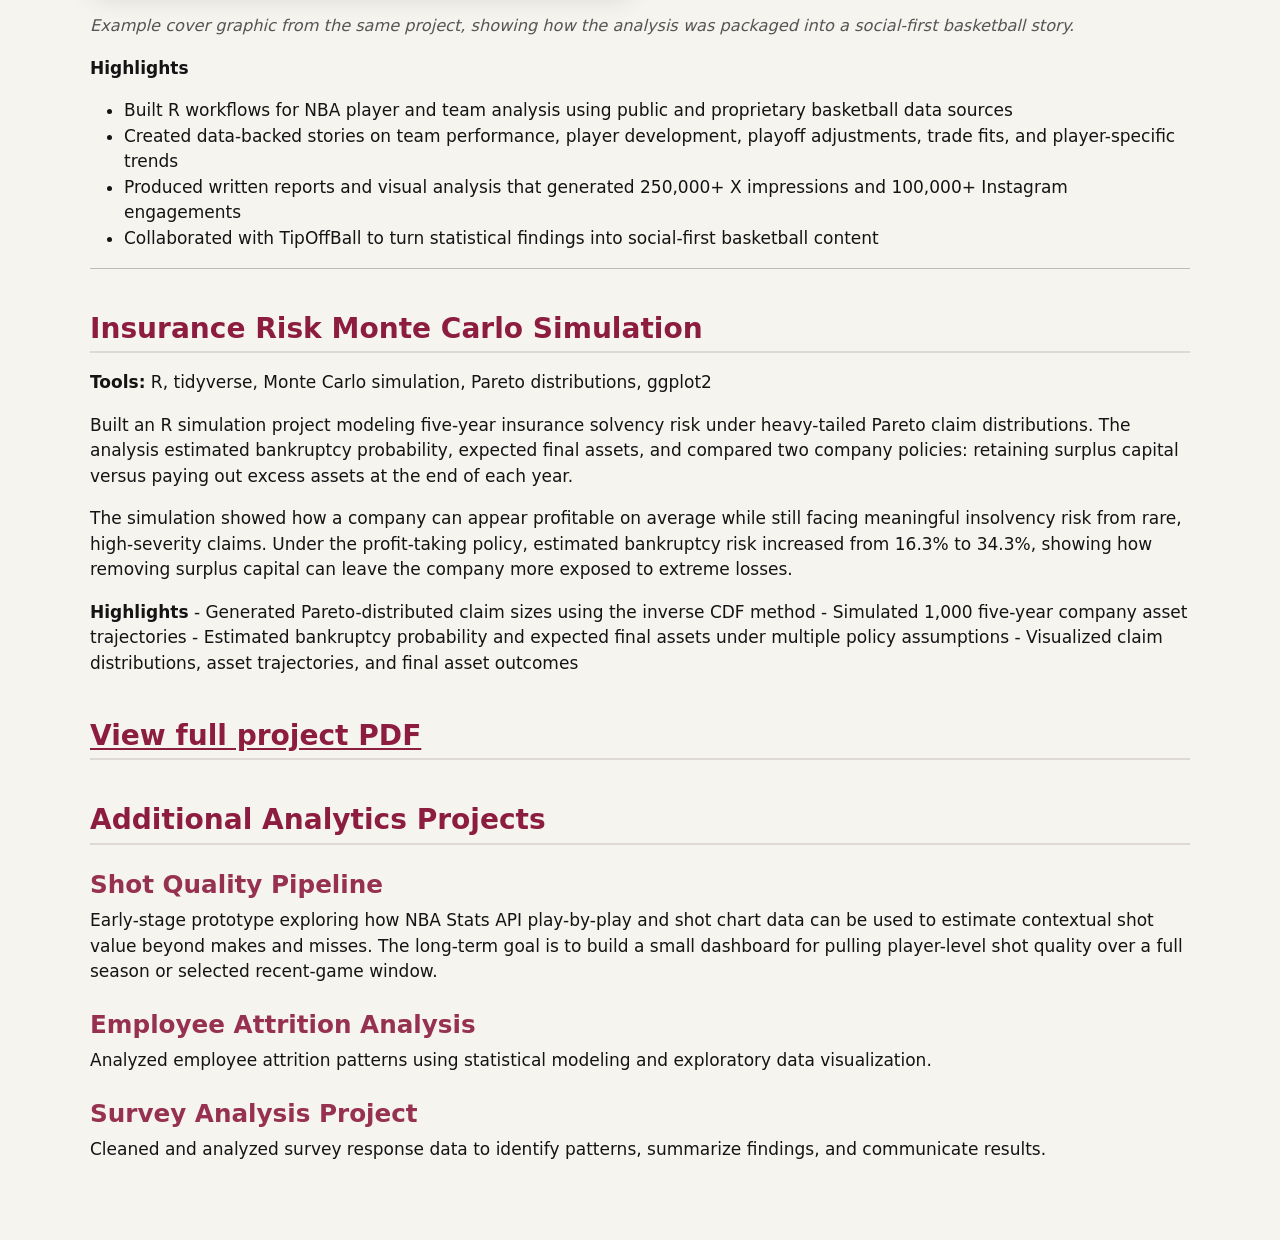
==== commit 258fcb16: "Rearranged project portfolio" ====
--- a/docs/projects.html
+++ b/docs/projects.html
@@ -197,23 +197,21 @@
 </ul>
 <hr>
 </section>
-<section id="shot-quality-pipeline" class="level2">
-<h2 class="anchored" data-anchor-id="shot-quality-pipeline">Shot Quality Pipeline</h2>
-<p><strong>Tools:</strong> R, NBA Stats API, play-by-play data, shot chart data</p>
-<p>Built a prototype shot quality pipeline using NBA Stats API play-by-play and shot chart data to model contextual shot value and offensive process metrics.</p>
-<p><strong>Highlights</strong></p>
-<ul>
-<li>Pulled and cleaned player-level shot events from public NBA data sources</li>
-<li>Developed a framework for evaluating shot quality beyond makes and misses</li>
-<li>Designed the project as a proof of concept for future tracking-data-style analysis</li>
-</ul>
-<hr>
+<section id="insurance-risk-monte-carlo-simulation" class="level2">
+<h2 class="anchored" data-anchor-id="insurance-risk-monte-carlo-simulation">Insurance Risk Monte Carlo Simulation</h2>
+<p><strong>Tools:</strong> R, tidyverse, Monte Carlo simulation, Pareto distributions, ggplot2</p>
+<p>Built an R simulation project modeling five-year insurance solvency risk under heavy-tailed Pareto claim distributions. The analysis estimated bankruptcy probability, expected final assets, and compared two company policies: retaining surplus capital versus paying out excess assets at the end of each year.</p>
+<p>The simulation showed how a company can appear profitable on average while still facing meaningful insolvency risk from rare, high-severity claims. Under the profit-taking policy, estimated bankruptcy risk increased from 16.3% to 34.3%, showing how removing surplus capital can leave the company more exposed to extreme losses.</p>
+<p><strong>Highlights</strong> - Generated Pareto-distributed claim sizes using the inverse CDF method - Simulated 1,000 five-year company asset trajectories - Estimated bankruptcy probability and expected final assets under multiple policy assumptions - Visualized claim distributions, asset trajectories, and final asset outcomes</p>
+</section>
+<section id="view-full-project-pdf" class="level2">
+<h2 class="anchored" data-anchor-id="view-full-project-pdf"><a href="assets/insurance-monte-carlo-simulation.pdf">View full project PDF</a></h2>
 </section>
 <section id="additional-analytics-projects" class="level2">
 <h2 class="anchored" data-anchor-id="additional-analytics-projects">Additional Analytics Projects</h2>
-<section id="insurance-risk-monte-carlo-simulation" class="level3">
-<h3 class="anchored" data-anchor-id="insurance-risk-monte-carlo-simulation">Insurance Risk Monte Carlo Simulation</h3>
-<p>Built a Monte Carlo simulation in R to model reserve solvency under heavy-tailed claim distributions.</p>
+<section id="shot-quality-pipeline" class="level3">
+<h3 class="anchored" data-anchor-id="shot-quality-pipeline">Shot Quality Pipeline</h3>
+<p>Early-stage prototype exploring how NBA Stats API play-by-play and shot chart data can be used to estimate contextual shot value beyond makes and misses. The long-term goal is to build a small dashboard for pulling player-level shot quality over a full season or selected recent-game window.</p>
 </section>
 <section id="employee-attrition-analysis" class="level3">
 <h3 class="anchored" data-anchor-id="employee-attrition-analysis">Employee Attrition Analysis</h3>
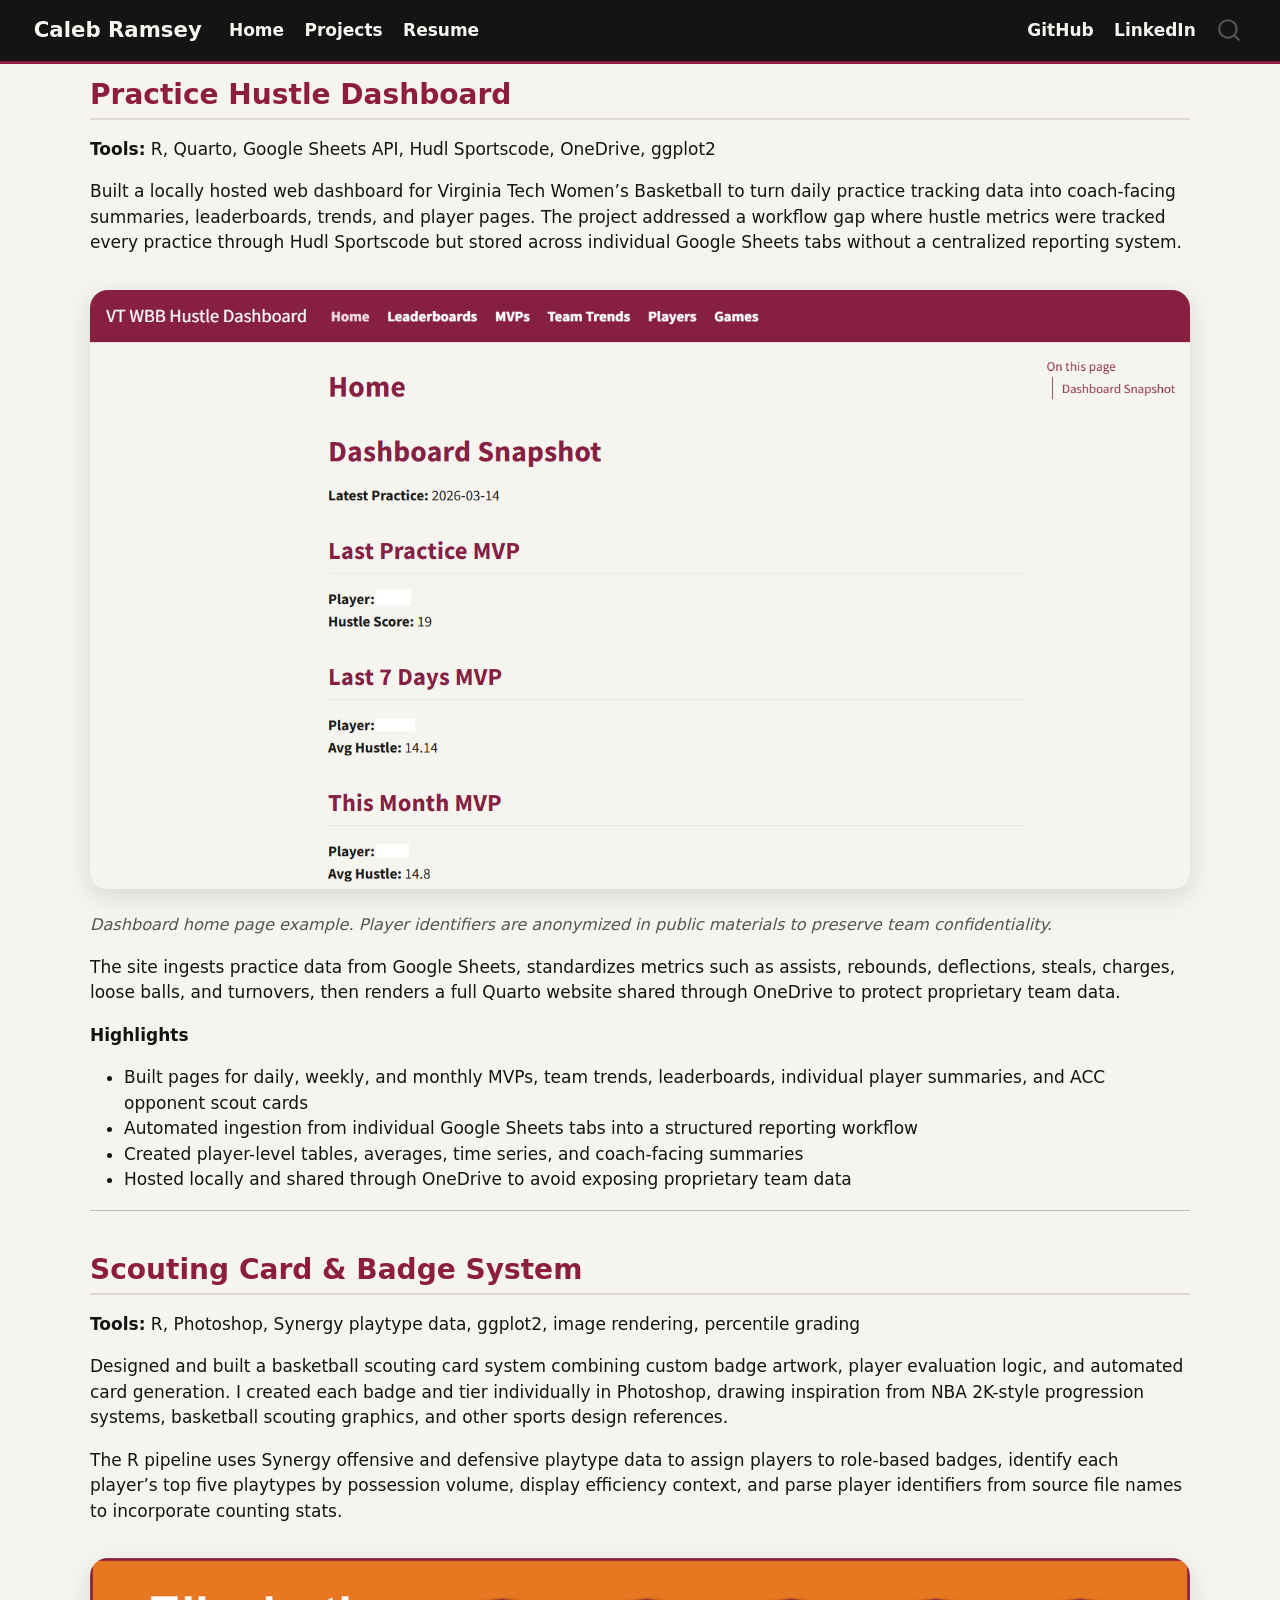
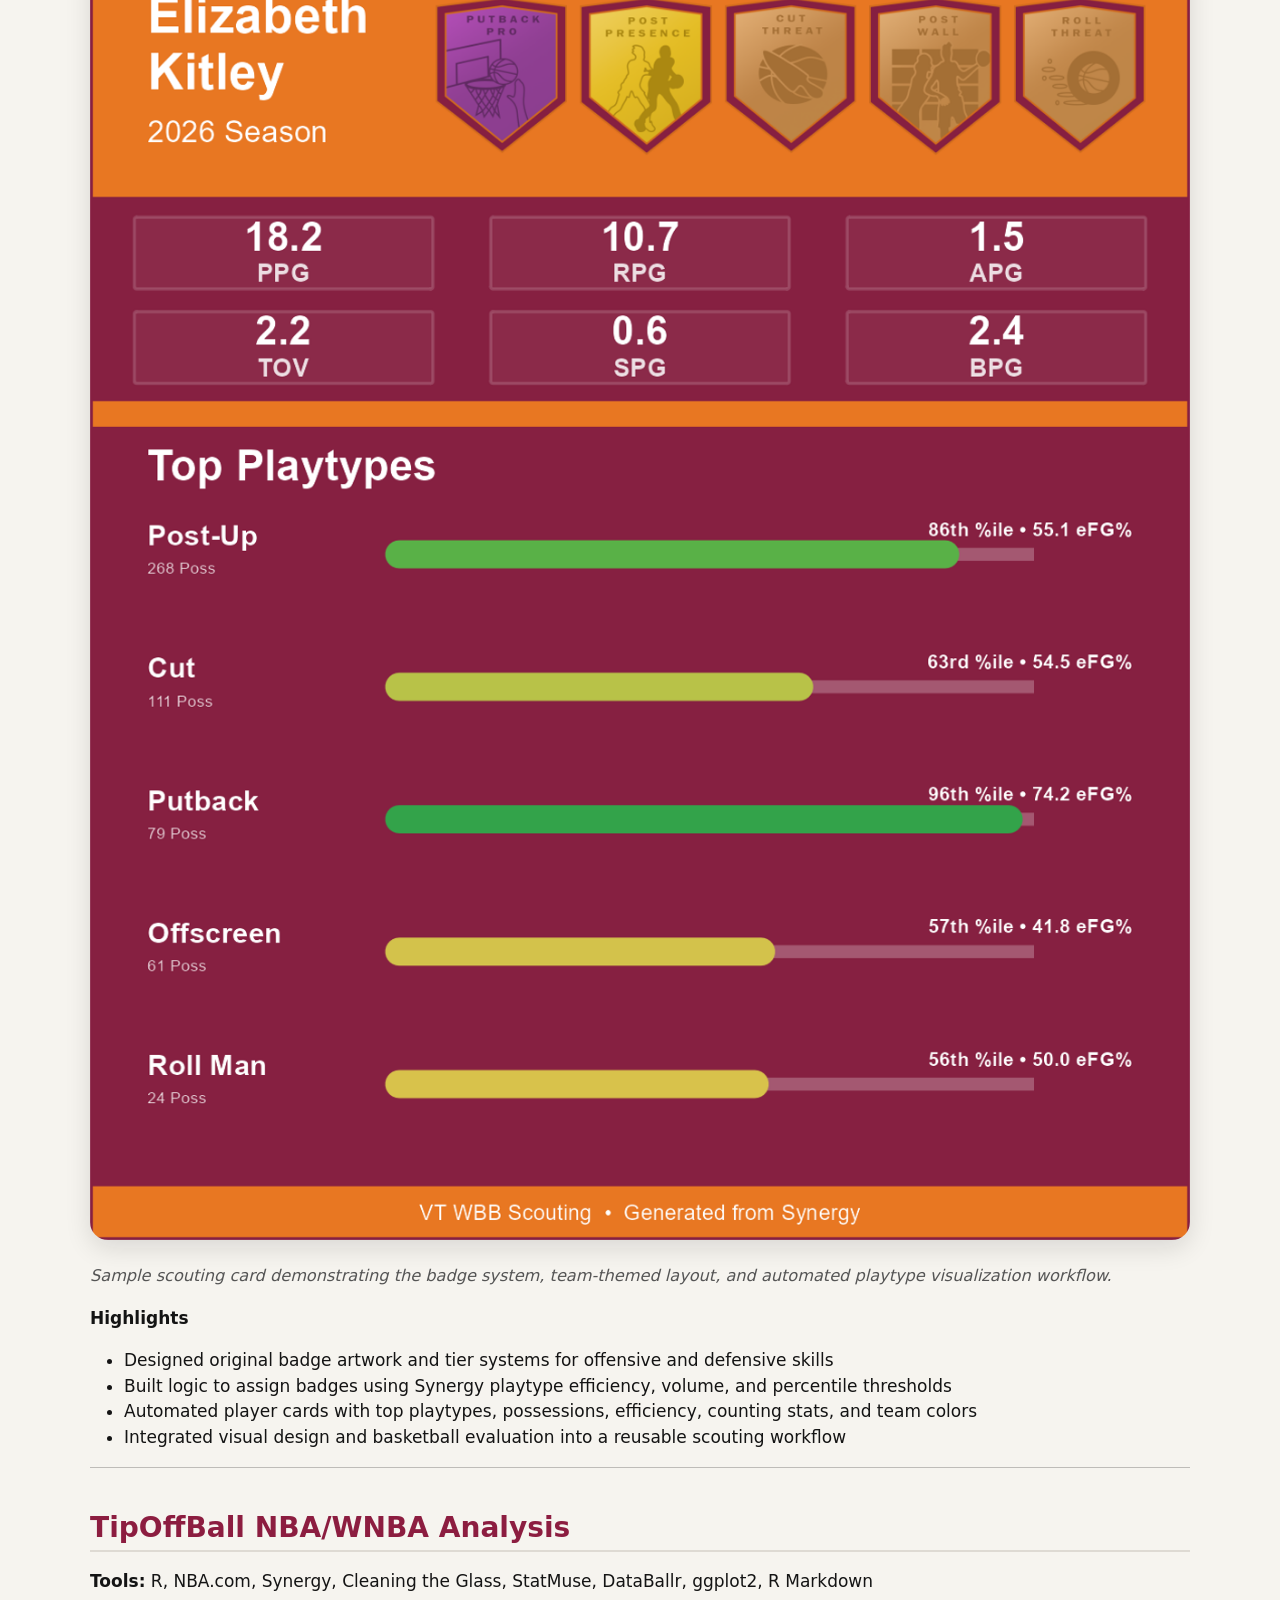
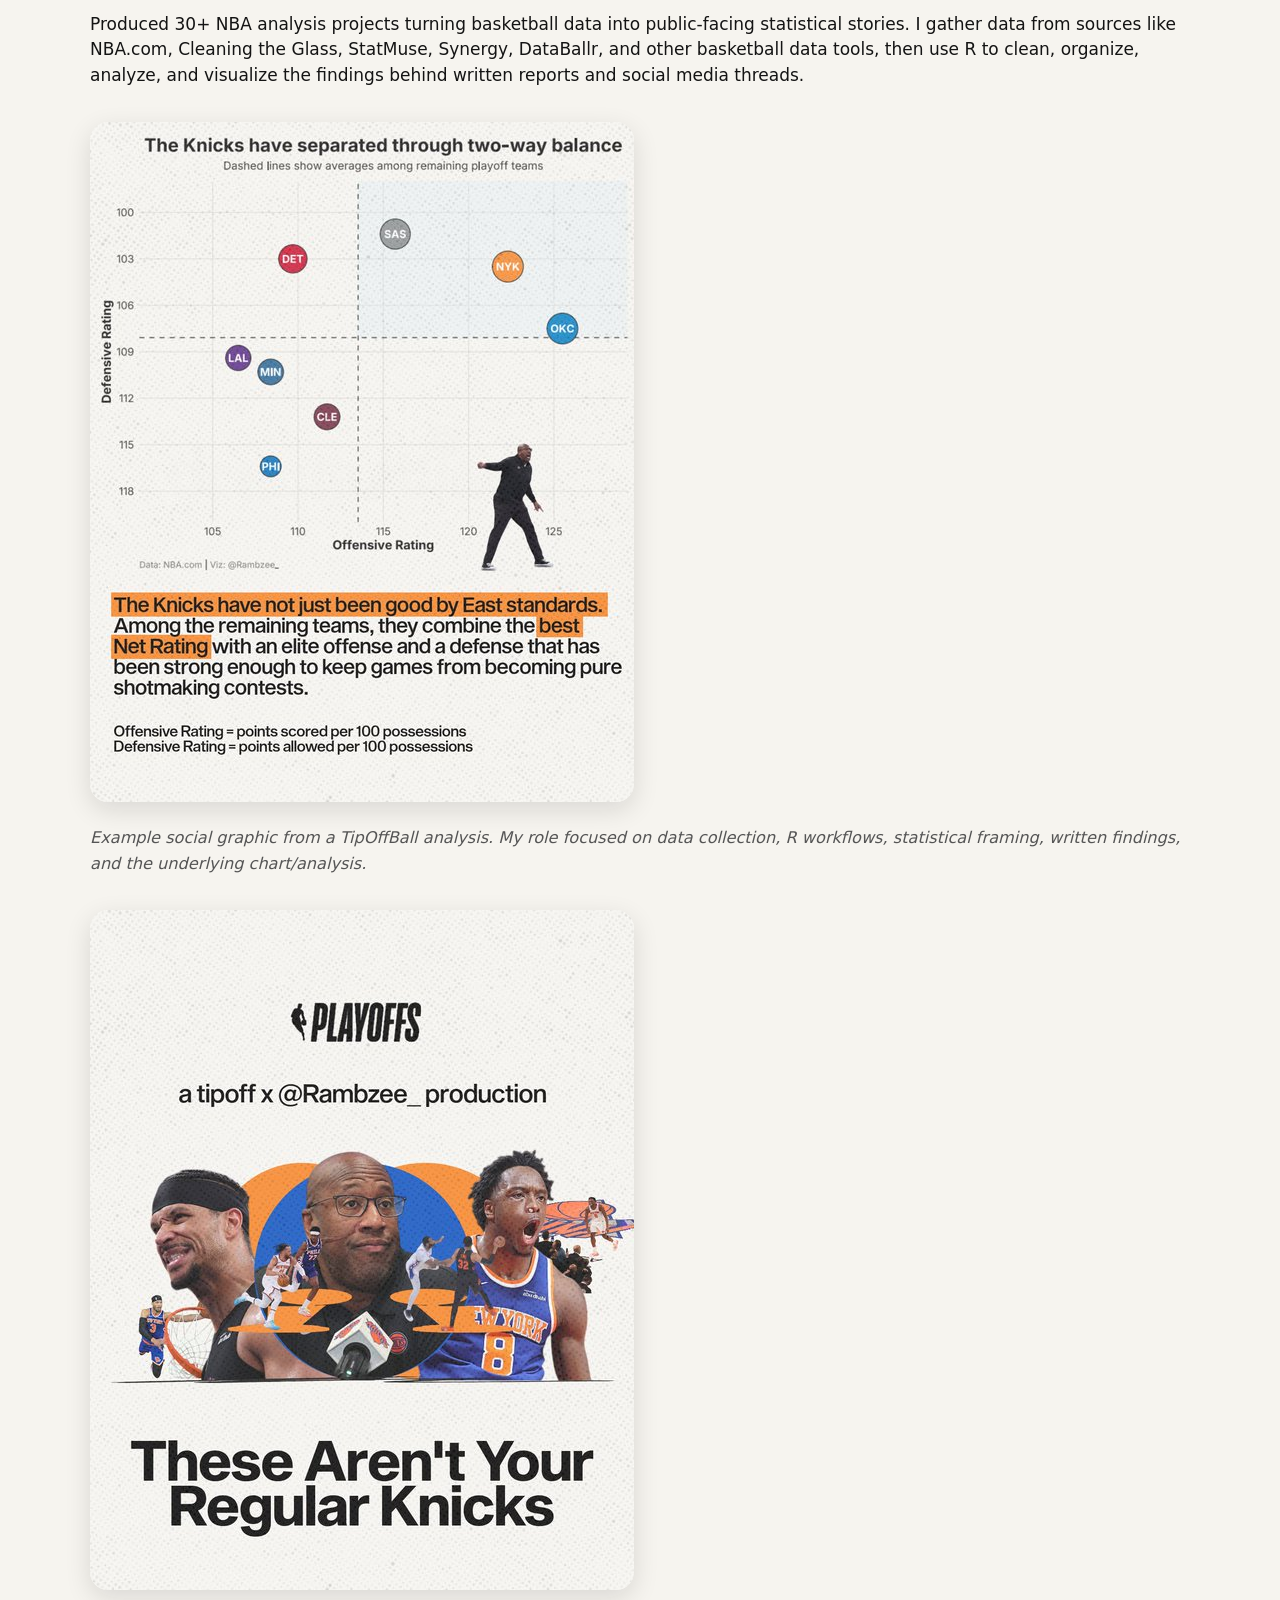
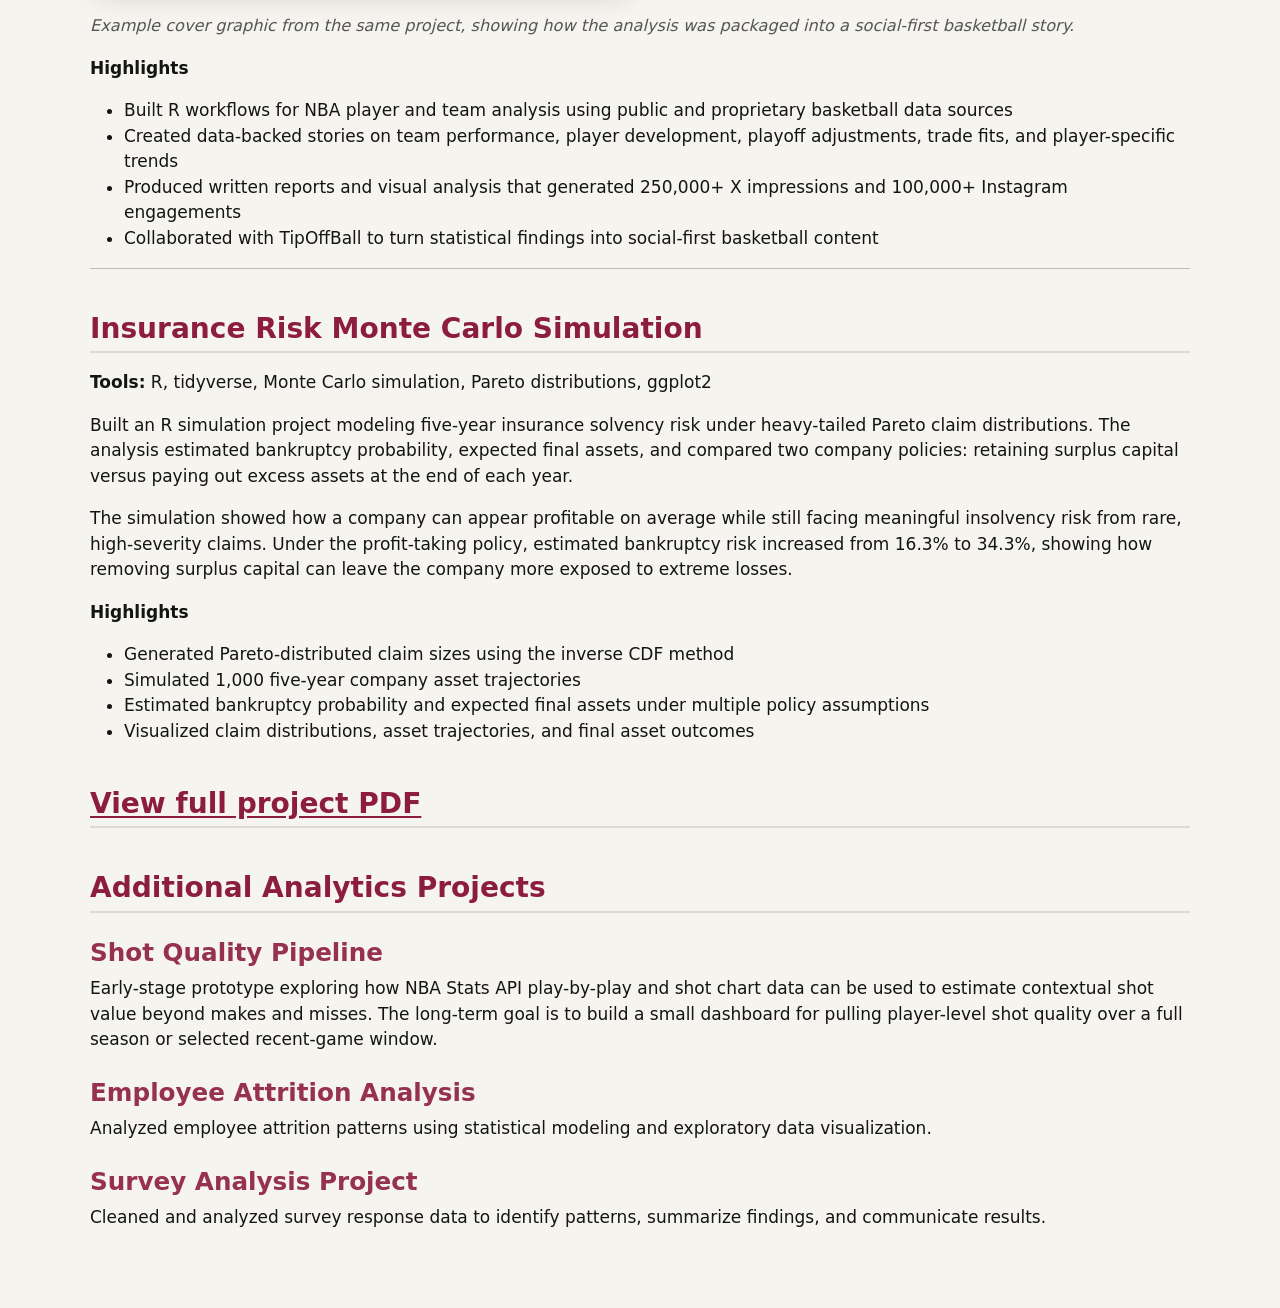
==== commit 98d0f6cf: "Fixed syntax issue" ====
--- a/docs/projects.html
+++ b/docs/projects.html
@@ -202,7 +202,13 @@
 <p><strong>Tools:</strong> R, tidyverse, Monte Carlo simulation, Pareto distributions, ggplot2</p>
 <p>Built an R simulation project modeling five-year insurance solvency risk under heavy-tailed Pareto claim distributions. The analysis estimated bankruptcy probability, expected final assets, and compared two company policies: retaining surplus capital versus paying out excess assets at the end of each year.</p>
 <p>The simulation showed how a company can appear profitable on average while still facing meaningful insolvency risk from rare, high-severity claims. Under the profit-taking policy, estimated bankruptcy risk increased from 16.3% to 34.3%, showing how removing surplus capital can leave the company more exposed to extreme losses.</p>
-<p><strong>Highlights</strong> - Generated Pareto-distributed claim sizes using the inverse CDF method - Simulated 1,000 five-year company asset trajectories - Estimated bankruptcy probability and expected final assets under multiple policy assumptions - Visualized claim distributions, asset trajectories, and final asset outcomes</p>
+<p><strong>Highlights</strong></p>
+<ul>
+<li>Generated Pareto-distributed claim sizes using the inverse CDF method</li>
+<li>Simulated 1,000 five-year company asset trajectories</li>
+<li>Estimated bankruptcy probability and expected final assets under multiple policy assumptions</li>
+<li>Visualized claim distributions, asset trajectories, and final asset outcomes</li>
+</ul>
 </section>
 <section id="view-full-project-pdf" class="level2">
 <h2 class="anchored" data-anchor-id="view-full-project-pdf"><a href="assets/insurance-monte-carlo-simulation.pdf">View full project PDF</a></h2>
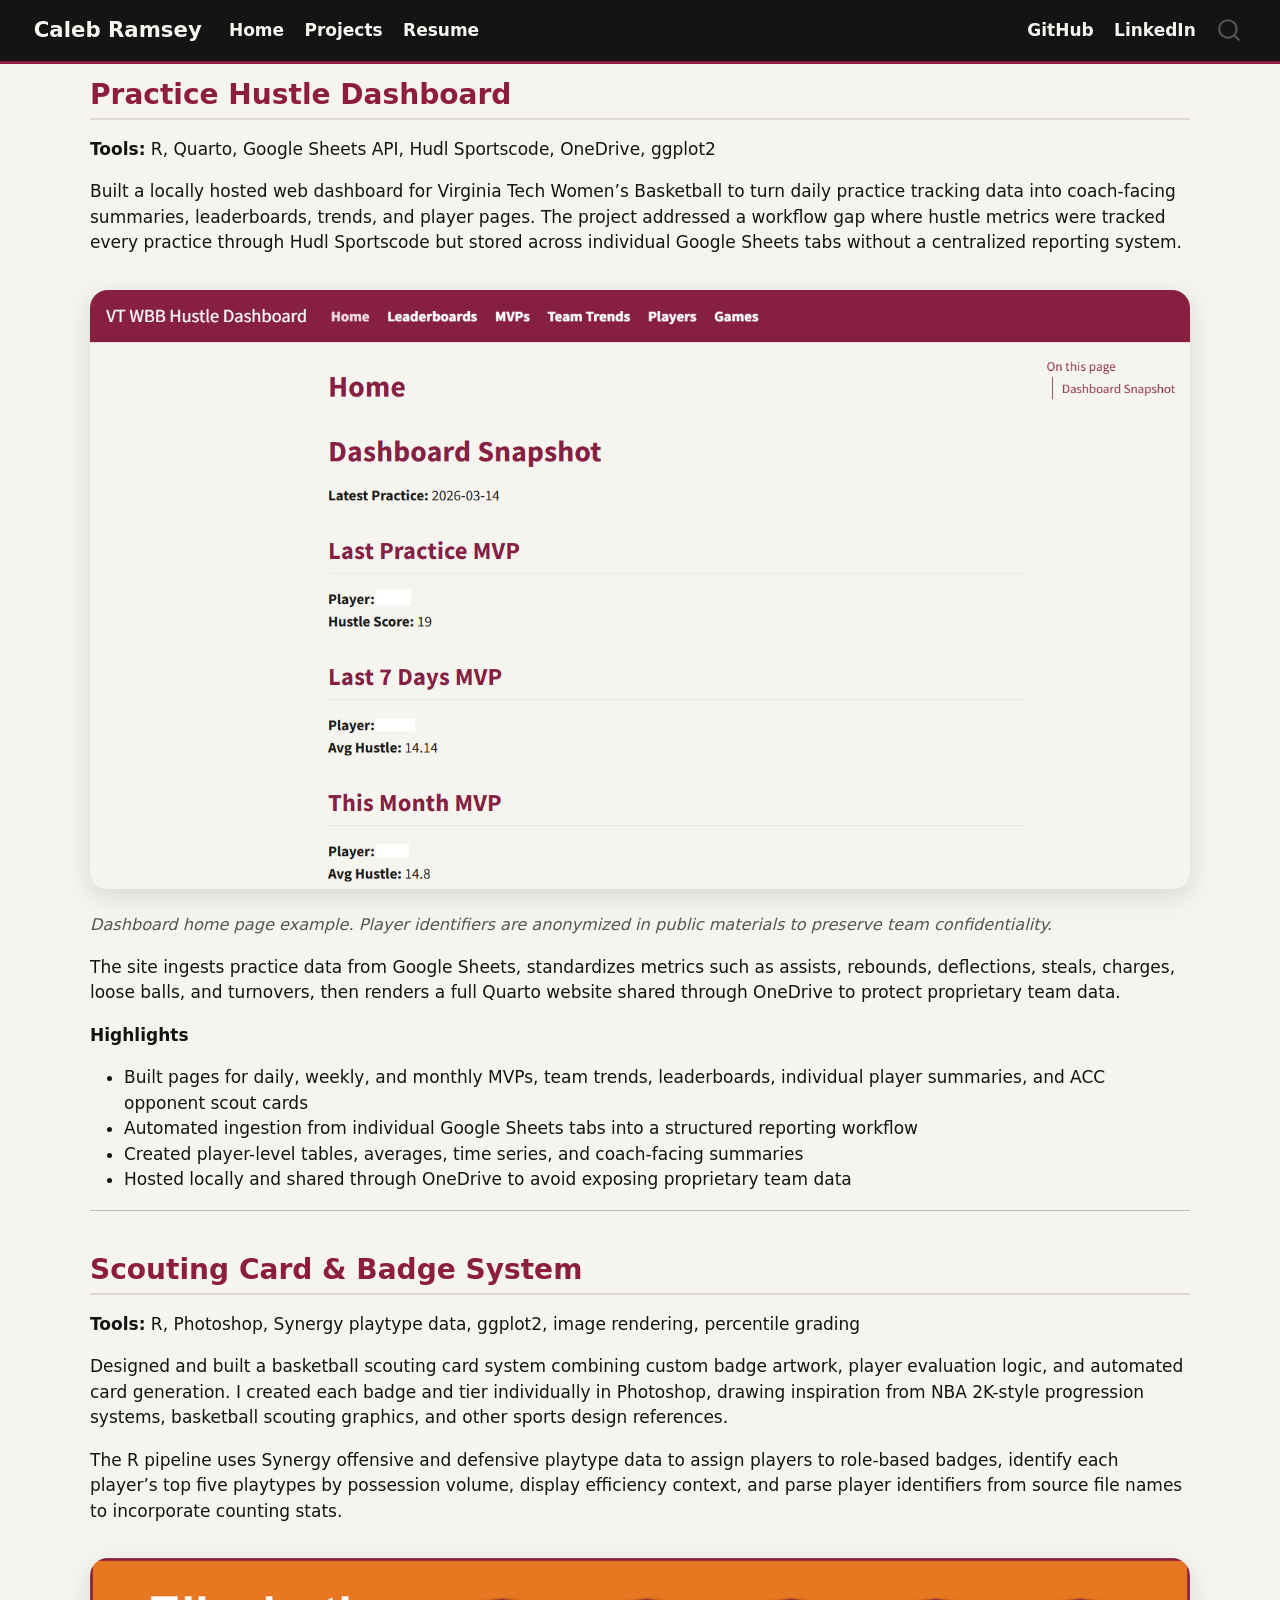
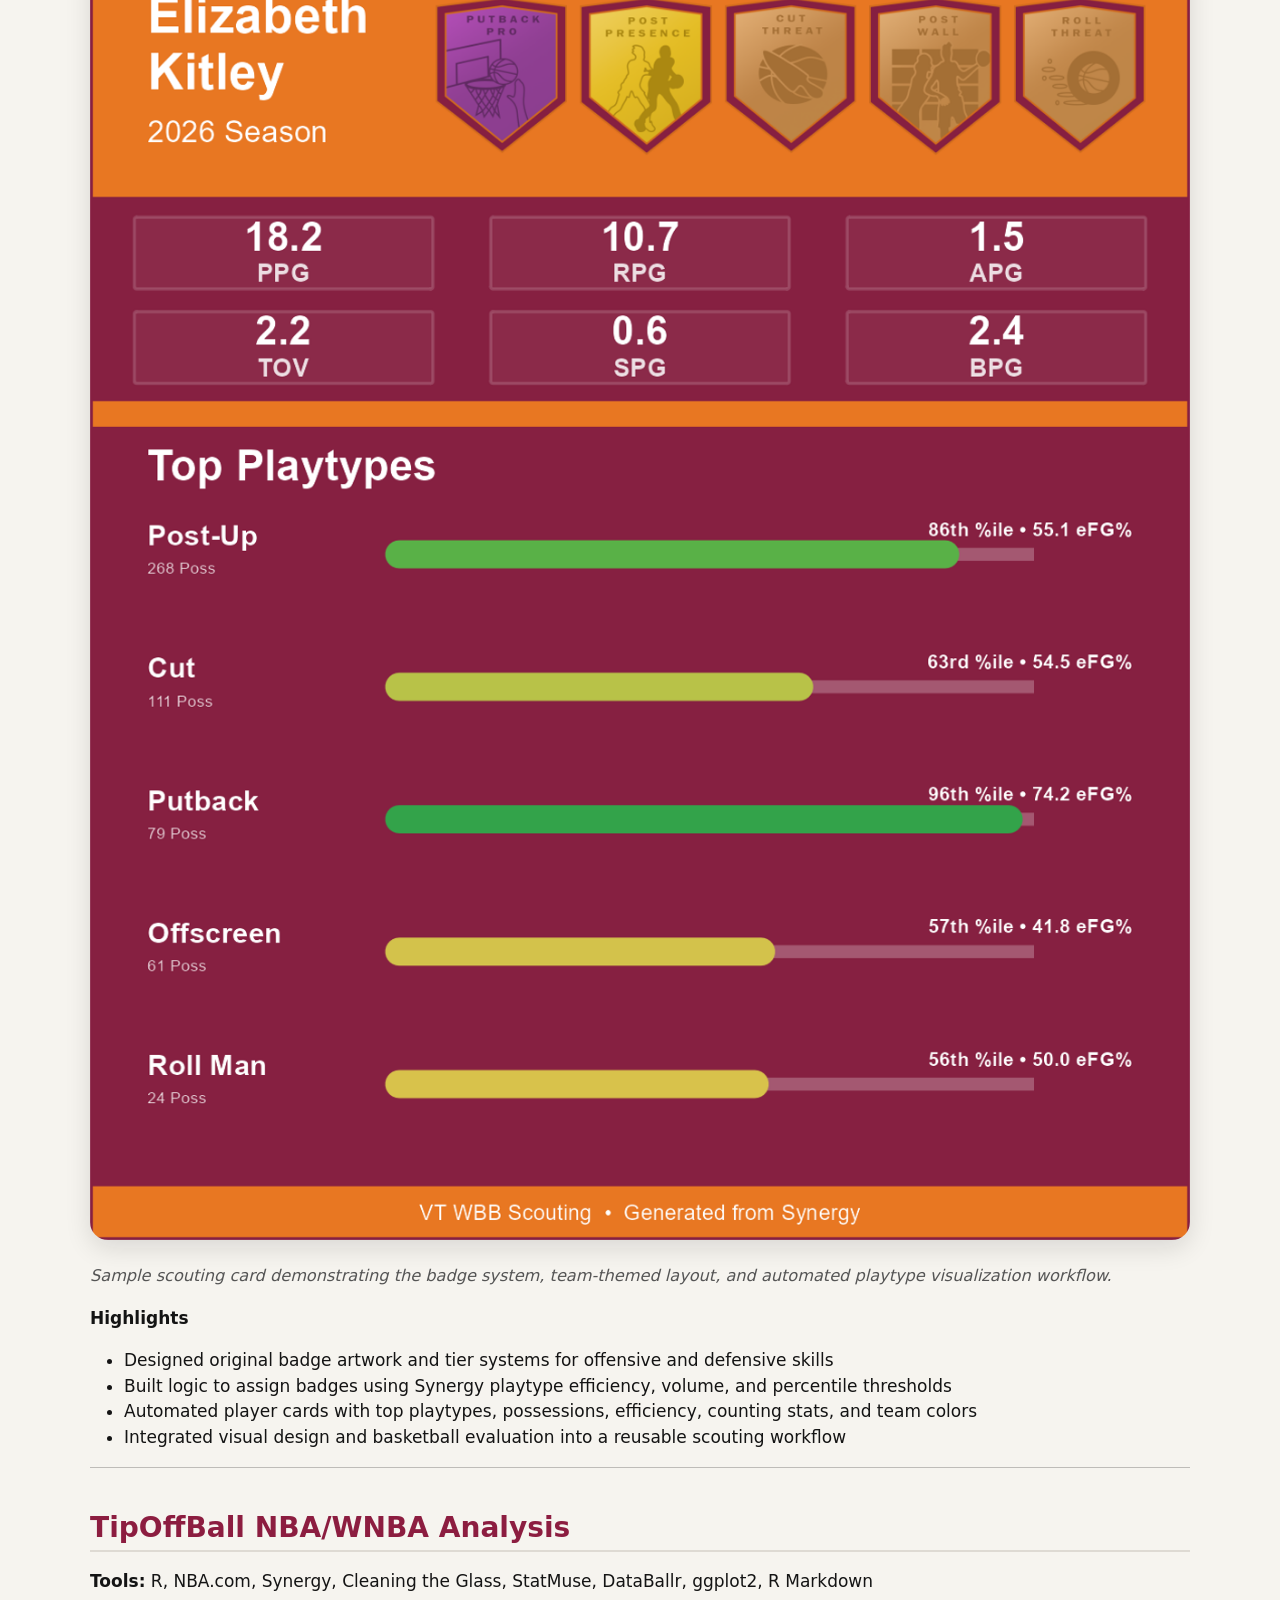
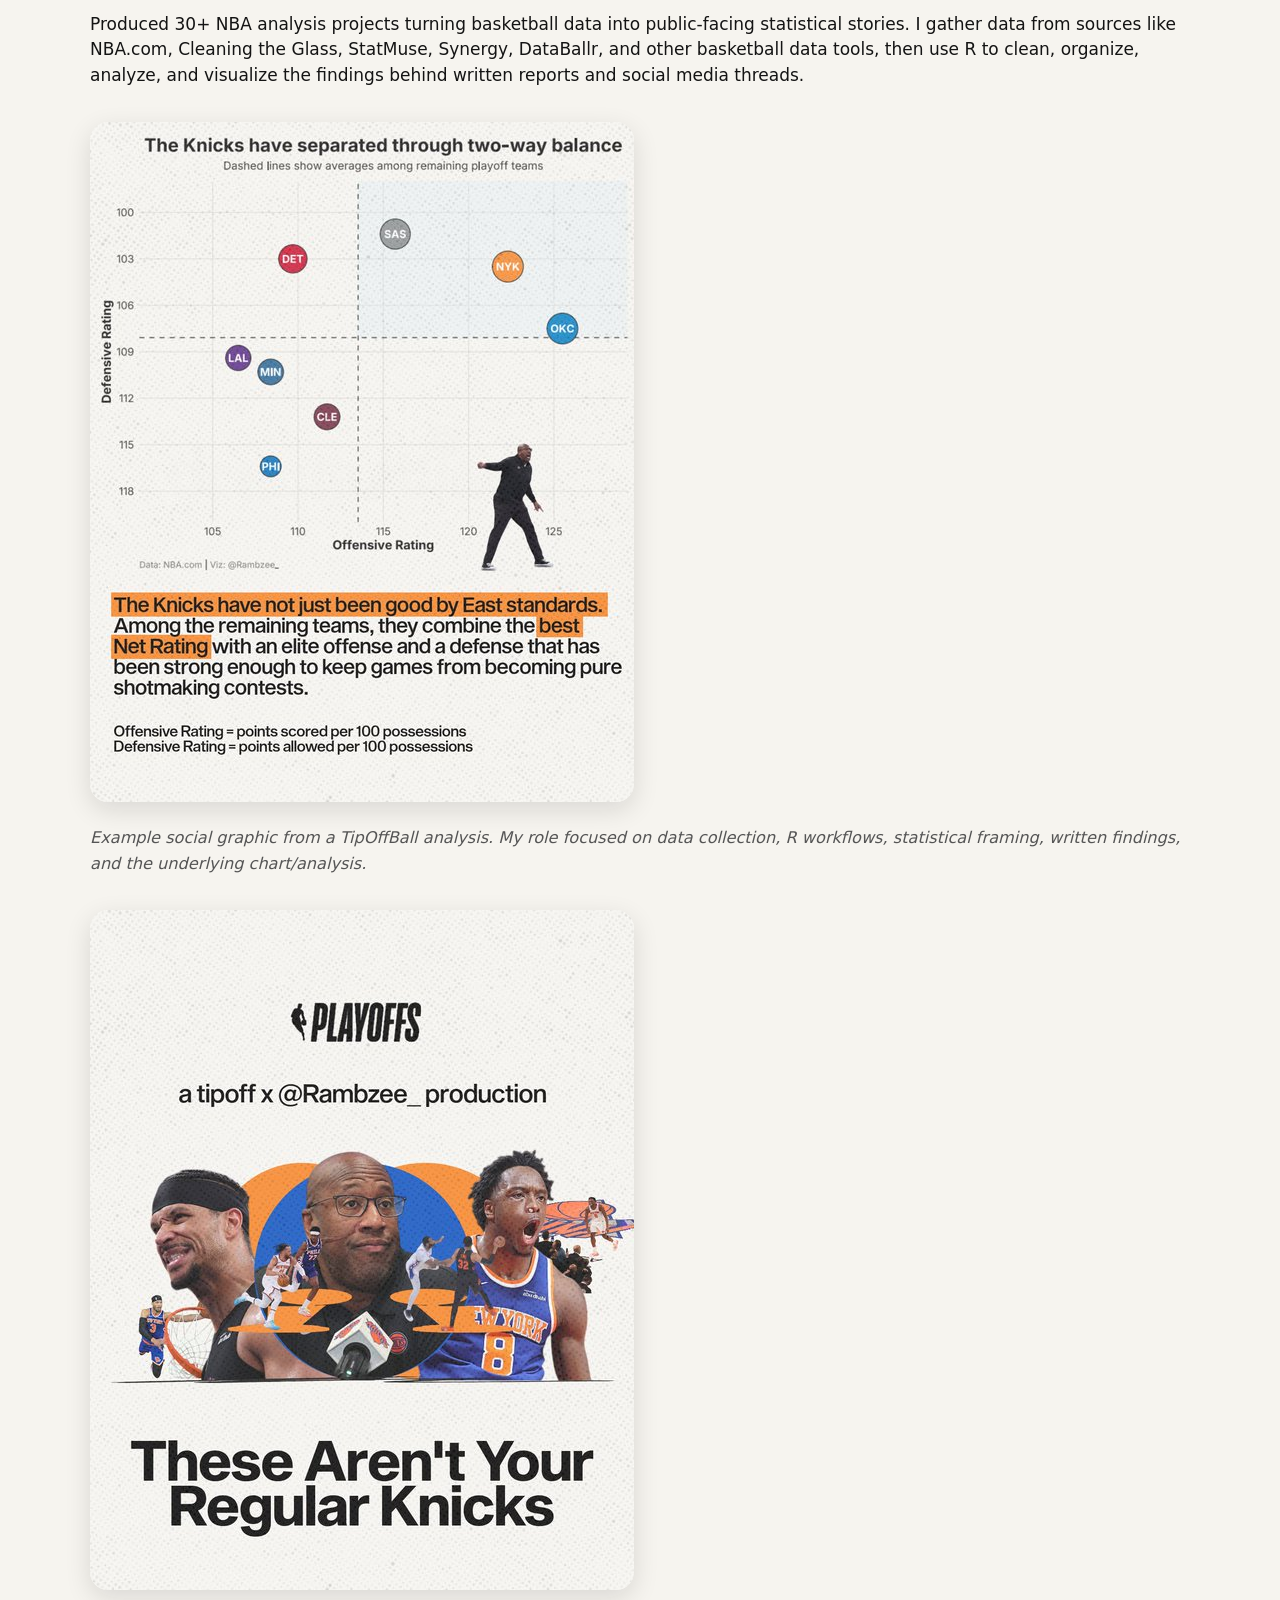
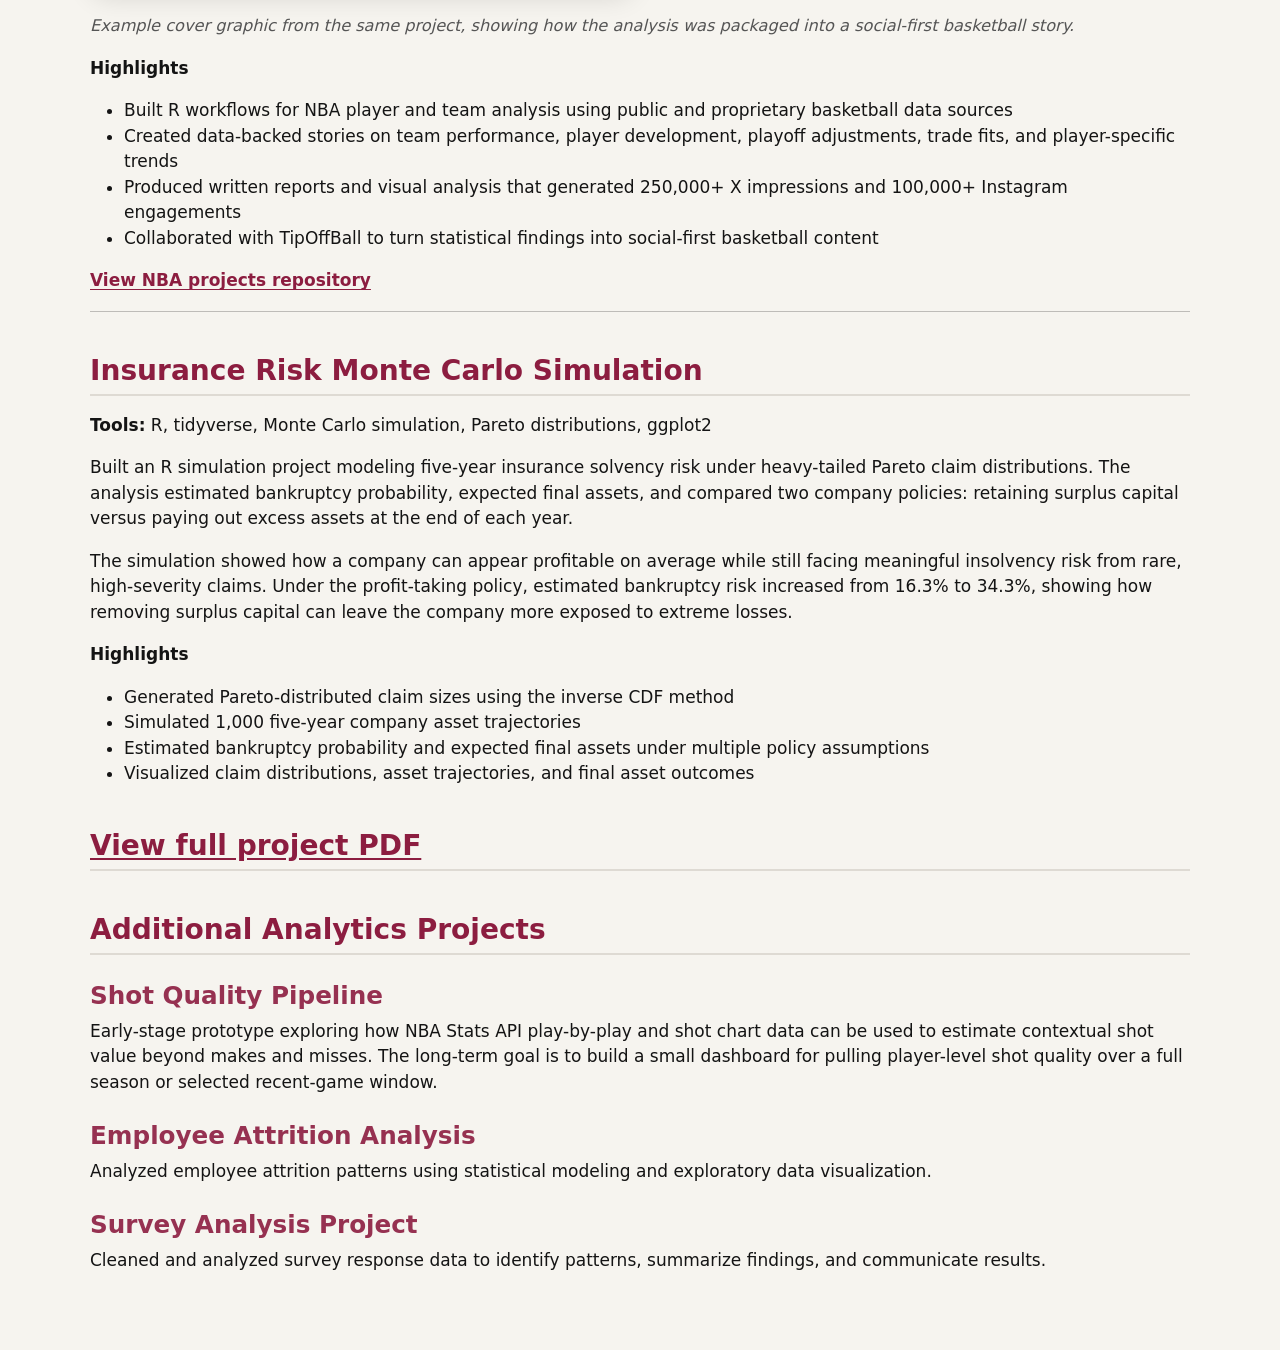
==== commit 724d4082: "Added link for TipOffBall repo in GitHub" ====
--- a/docs/projects.html
+++ b/docs/projects.html
@@ -195,6 +195,7 @@
 <li>Produced written reports and visual analysis that generated 250,000+ X impressions and 100,000+ Instagram engagements</li>
 <li>Collaborated with TipOffBall to turn statistical findings into social-first basketball content</li>
 </ul>
+<p><a href="https://github.com/CalebRProjects/2025-26NBAProjects">View NBA projects repository</a></p>
 <hr>
 </section>
 <section id="insurance-risk-monte-carlo-simulation" class="level2">
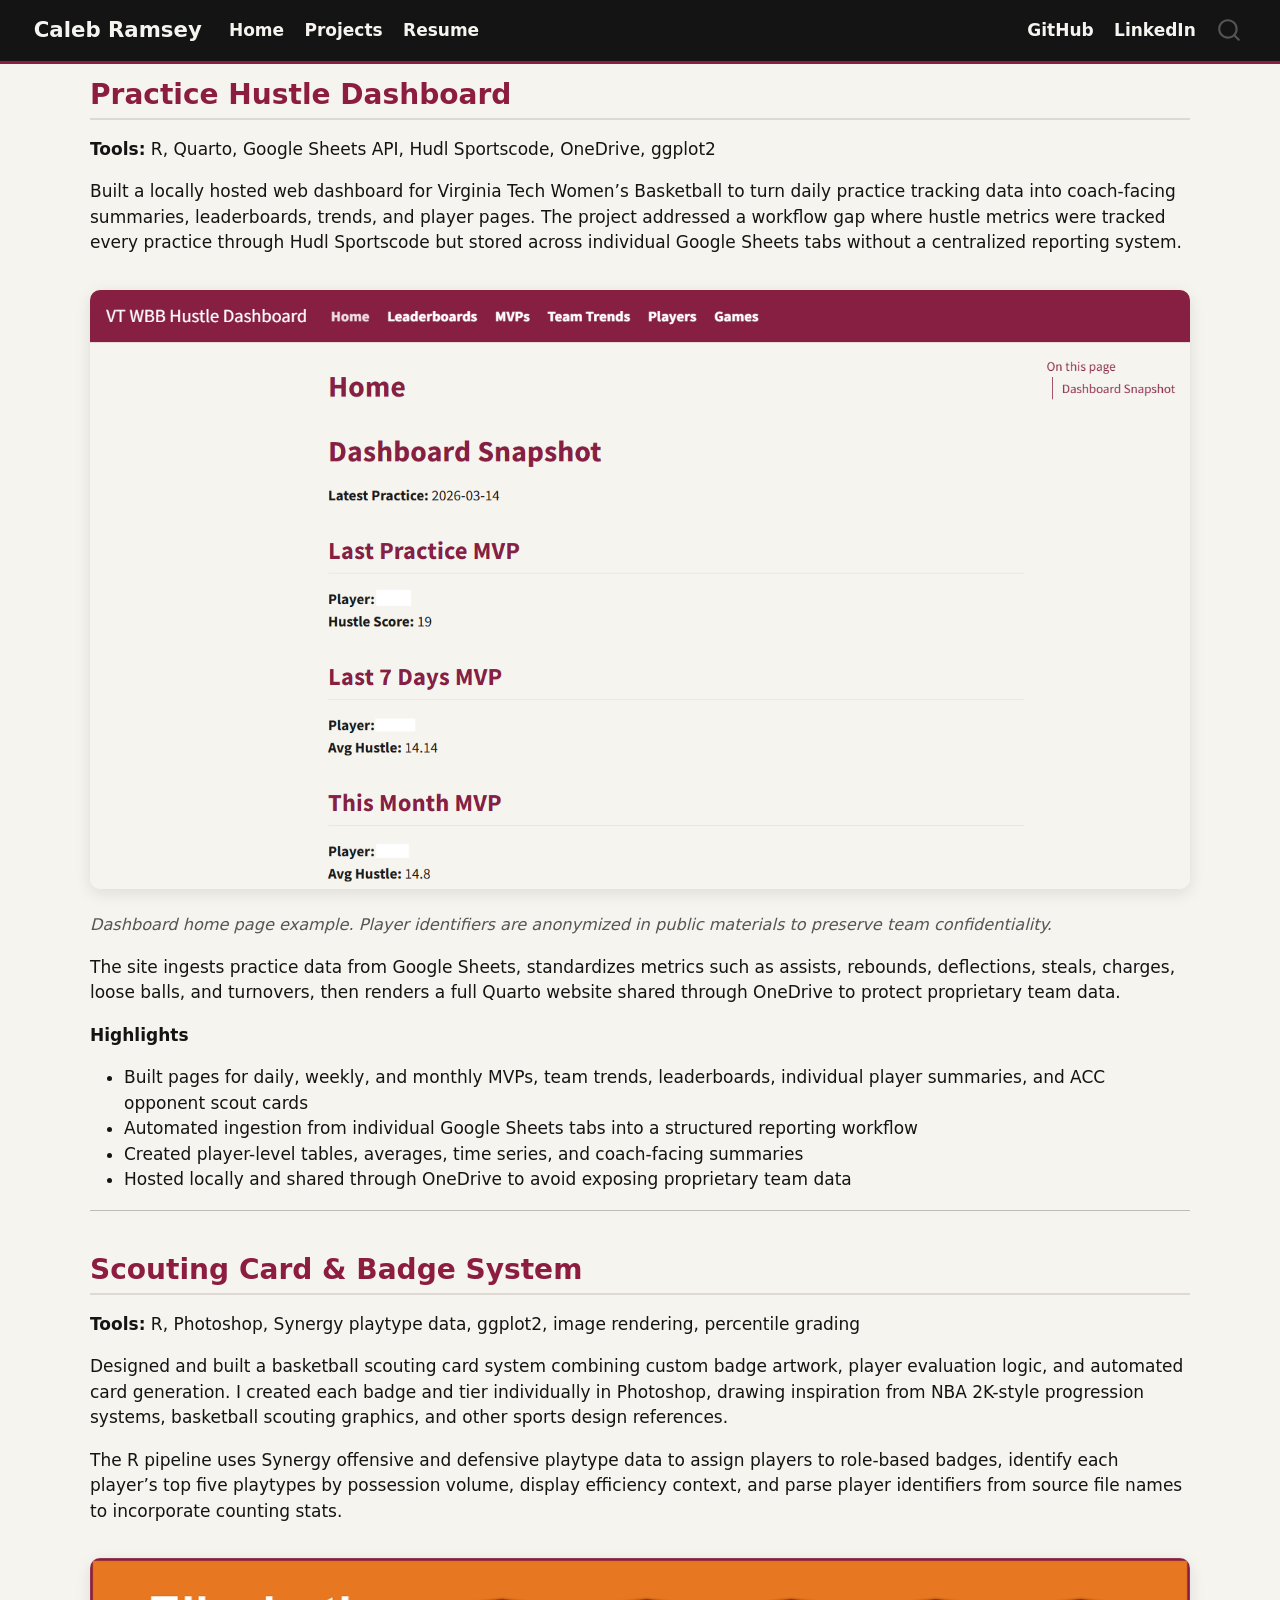
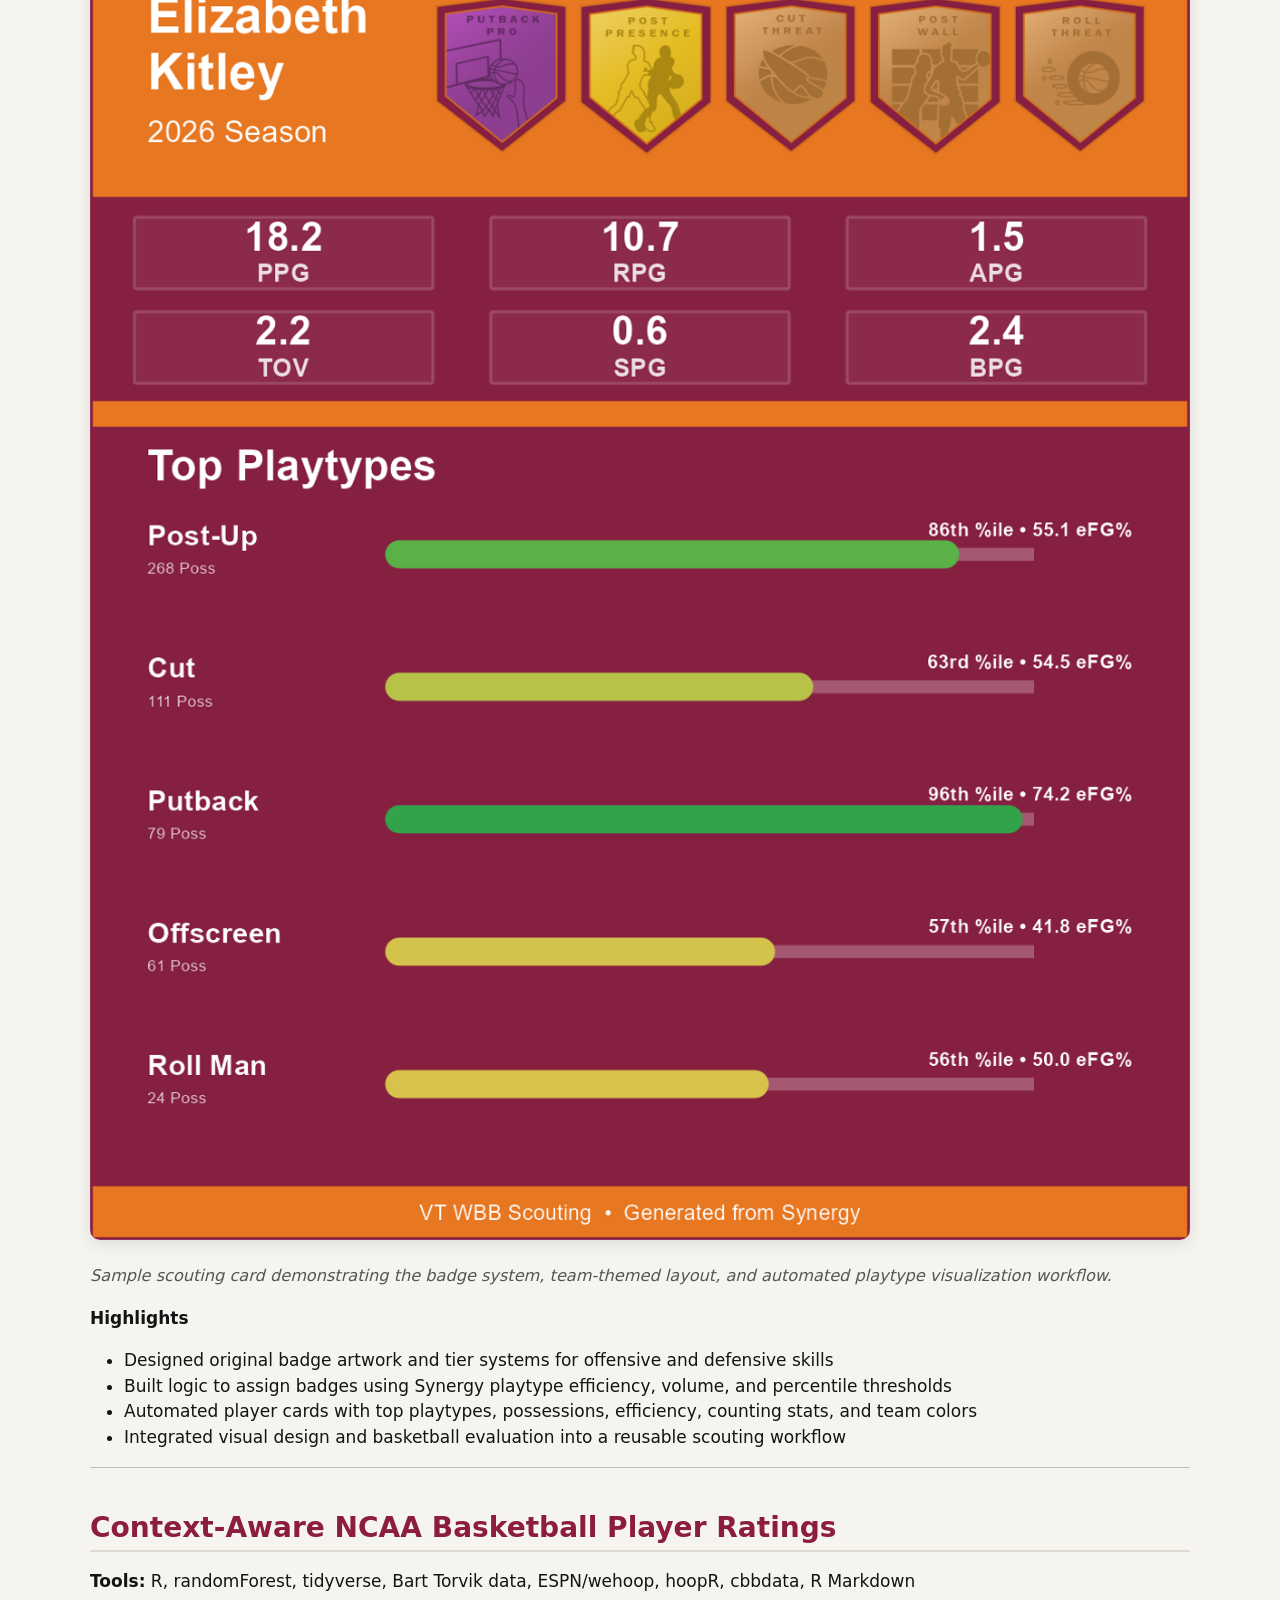
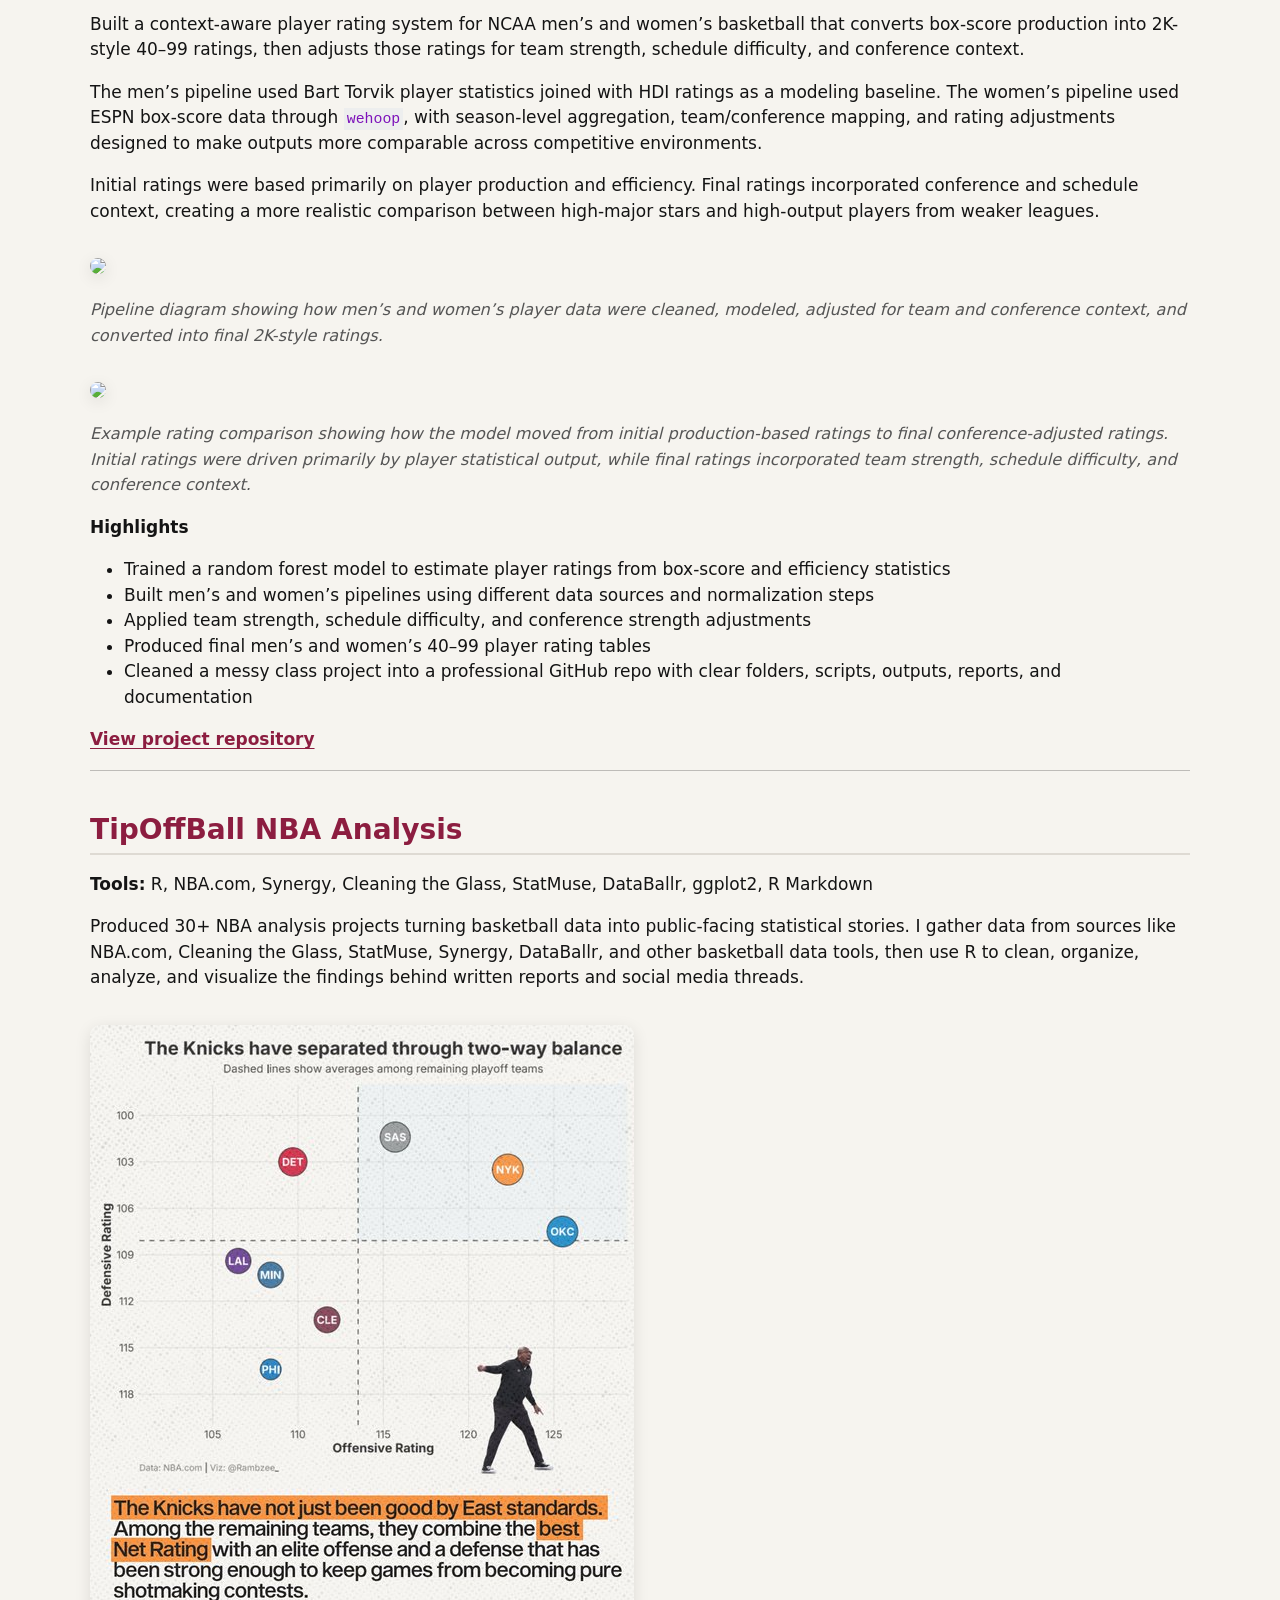
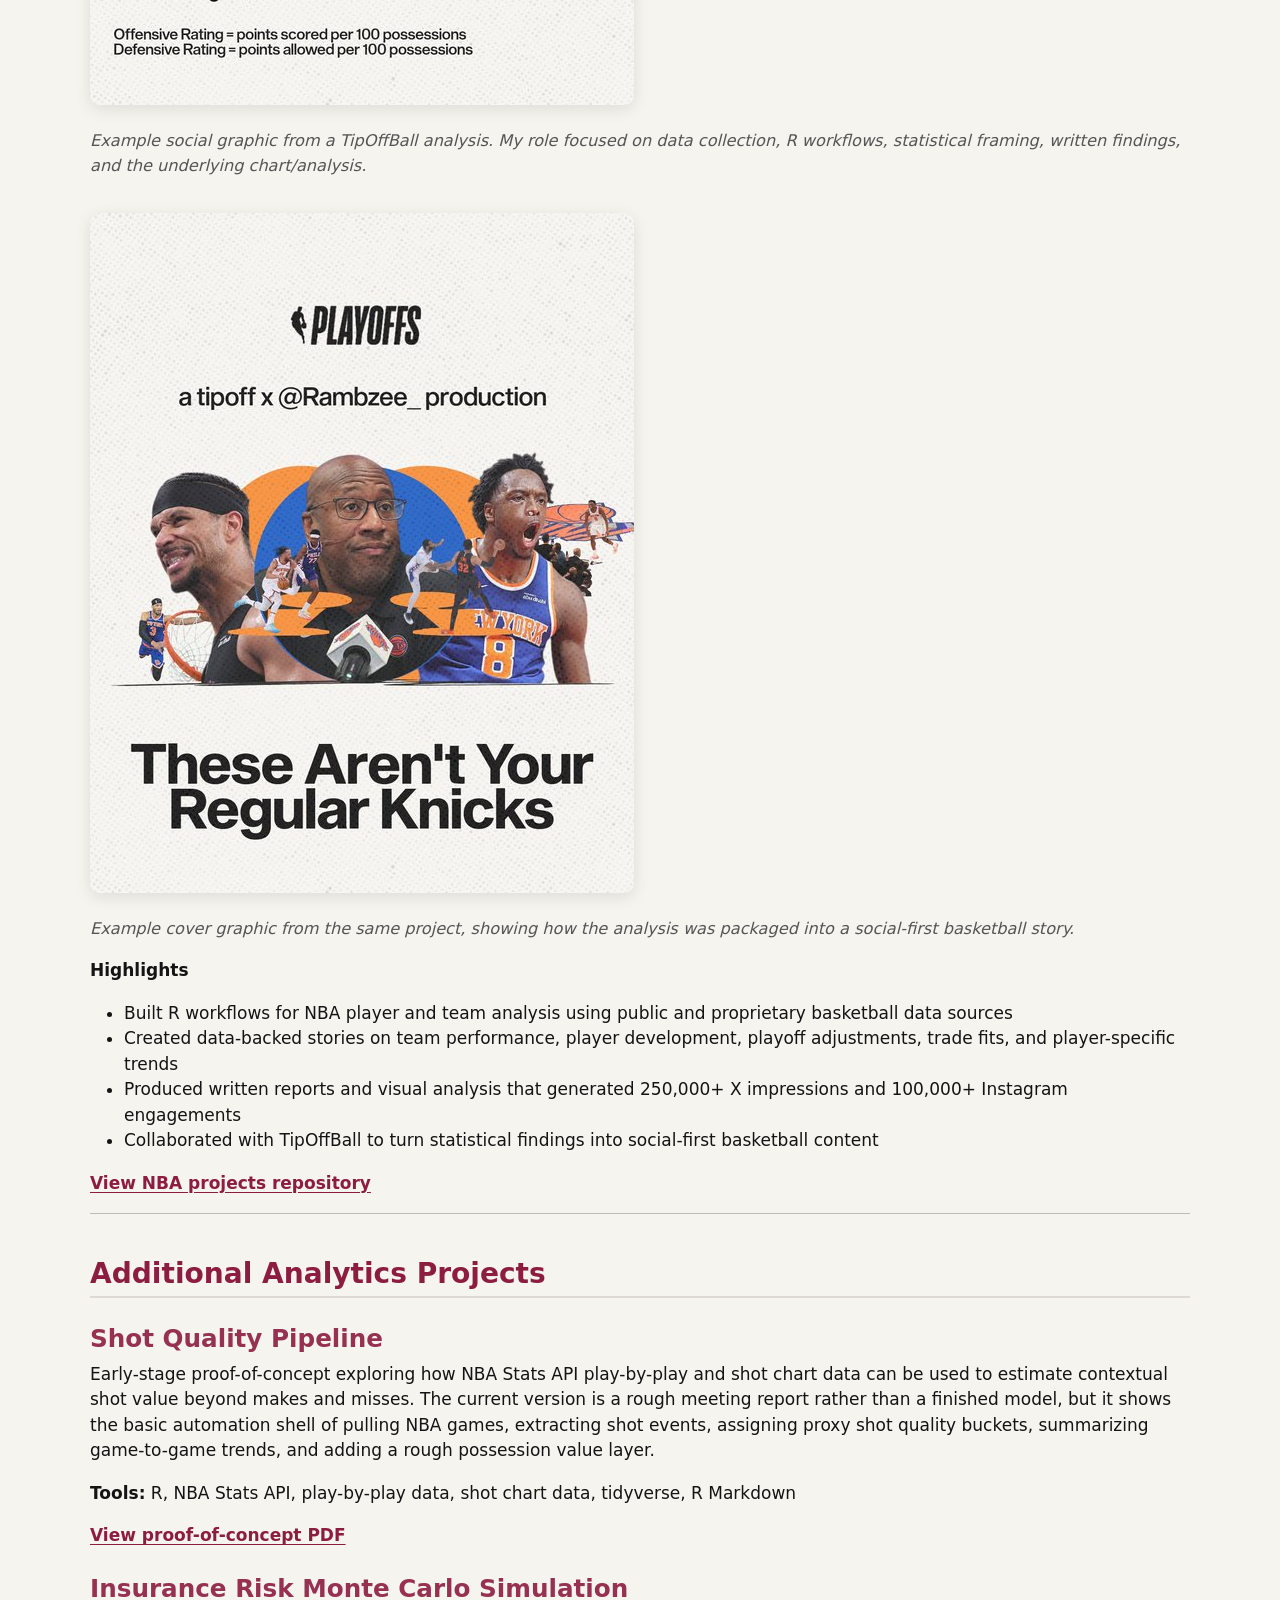
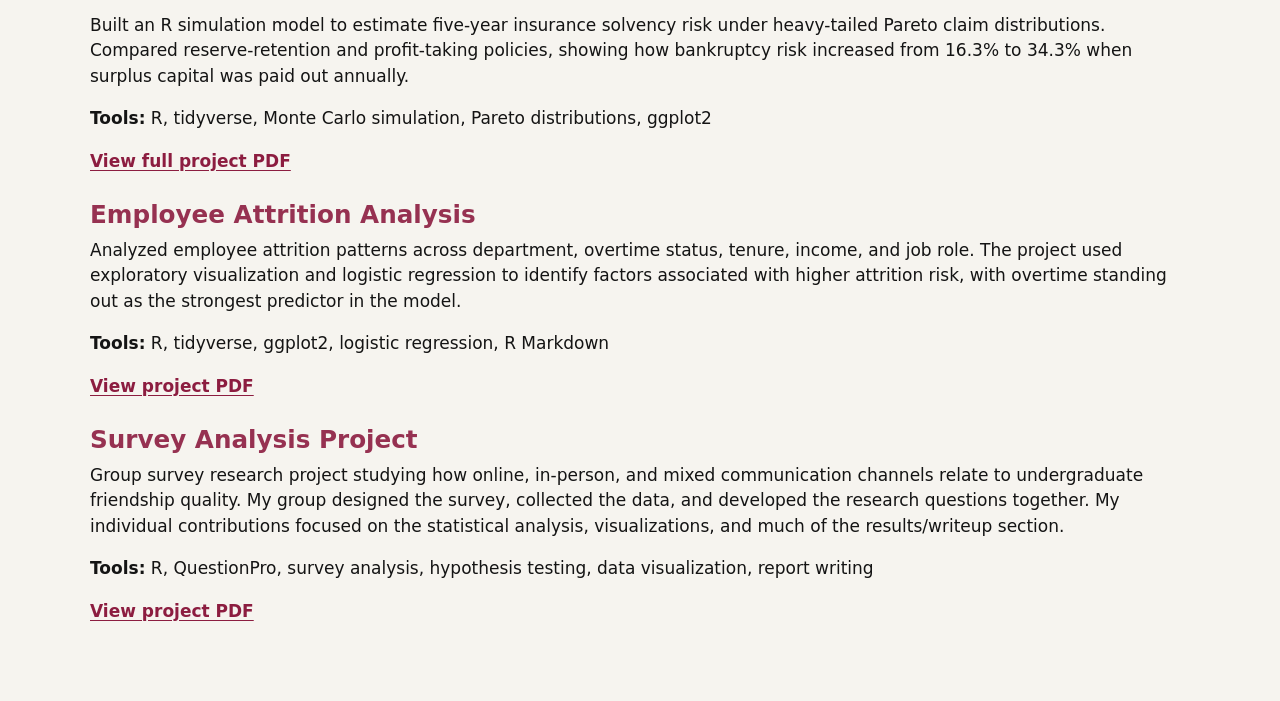
==== commit 3bd60786: "Update portfolio homepage and projects page" ====
--- a/docs/projects.html
+++ b/docs/projects.html
@@ -2,7 +2,7 @@
 <html xmlns="http://www.w3.org/1999/xhtml" lang="en" xml:lang="en"><head>
 
 <meta charset="utf-8">
-<meta name="generator" content="quarto-1.8.25">
+<meta name="generator" content="quarto-1.8.24">
 
 <meta name="viewport" content="width=device-width, initial-scale=1.0, user-scalable=yes">
 
@@ -37,7 +37,7 @@
 <script src="site_libs/quarto-html/tippy.umd.min.js"></script>
 <script src="site_libs/quarto-html/anchor.min.js"></script>
 <link href="site_libs/quarto-html/tippy.css" rel="stylesheet">
-<link href="site_libs/quarto-html/quarto-syntax-highlighting-7b89279ff1a6dce999919e0e67d4d9ec.css" rel="stylesheet" id="quarto-text-highlighting-styles">
+<link href="site_libs/quarto-html/quarto-syntax-highlighting-dc55a5b9e770e841cd82e46aadbfb9b0.css" rel="stylesheet" id="quarto-text-highlighting-styles">
 <script src="site_libs/bootstrap/bootstrap.min.js"></script>
 <link href="site_libs/bootstrap/bootstrap-icons.css" rel="stylesheet">
 <link href="site_libs/bootstrap/bootstrap-e31584831b205ffbb2d98406f31c2a5b.min.css" rel="stylesheet" append-hash="true" id="quarto-bootstrap" data-mode="light">
@@ -180,8 +180,29 @@
 </ul>
 <hr>
 </section>
-<section id="tipoffball-nbawnba-analysis" class="level2">
-<h2 class="anchored" data-anchor-id="tipoffball-nbawnba-analysis">TipOffBall NBA/WNBA Analysis</h2>
+<section id="context-aware-ncaa-basketball-player-ratings" class="level2">
+<h2 class="anchored" data-anchor-id="context-aware-ncaa-basketball-player-ratings">Context-Aware NCAA Basketball Player Ratings</h2>
+<p><strong>Tools:</strong> R, randomForest, tidyverse, Bart Torvik data, ESPN/wehoop, hoopR, cbbdata, R Markdown</p>
+<p>Built a context-aware player rating system for NCAA men’s and women’s basketball that converts box-score production into 2K-style 40–99 ratings, then adjusts those ratings for team strength, schedule difficulty, and conference context.</p>
+<p>The men’s pipeline used Bart Torvik player statistics joined with HDI ratings as a modeling baseline. The women’s pipeline used ESPN box-score data through <code>wehoop</code>, with season-level aggregation, team/conference mapping, and rating adjustments designed to make outputs more comparable across competitive environments.</p>
+<p>Initial ratings were based primarily on player production and efficiency. Final ratings incorporated conference and schedule context, creating a more realistic comparison between high-major stars and high-output players from weaker leagues.</p>
+<p><img src="assets/images/pipeline-diagram.png" class="img-fluid"></p>
+<p><em>Pipeline diagram showing how men’s and women’s player data were cleaned, modeled, adjusted for team and conference context, and converted into final 2K-style ratings.</em></p>
+<p><img src="assets/images/ovr-rating-example.png" class="img-fluid"></p>
+<p><em>Example rating comparison showing how the model moved from initial production-based ratings to final conference-adjusted ratings. Initial ratings were driven primarily by player statistical output, while final ratings incorporated team strength, schedule difficulty, and conference context.</em></p>
+<p><strong>Highlights</strong></p>
+<ul>
+<li>Trained a random forest model to estimate player ratings from box-score and efficiency statistics</li>
+<li>Built men’s and women’s pipelines using different data sources and normalization steps</li>
+<li>Applied team strength, schedule difficulty, and conference strength adjustments</li>
+<li>Produced final men’s and women’s 40–99 player rating tables</li>
+<li>Cleaned a messy class project into a professional GitHub repo with clear folders, scripts, outputs, reports, and documentation</li>
+</ul>
+<p><a href="https://github.com/CalebRProjects/NCAA-2K-Style-Ratings">View project repository</a></p>
+<hr>
+</section>
+<section id="tipoffball-nba-analysis" class="level2">
+<h2 class="anchored" data-anchor-id="tipoffball-nba-analysis">TipOffBall NBA Analysis</h2>
 <p><strong>Tools:</strong> R, NBA.com, Synergy, Cleaning the Glass, StatMuse, DataBallr, ggplot2, R Markdown</p>
 <p>Produced 30+ NBA analysis projects turning basketball data into public-facing statistical stories. I gather data from sources like NBA.com, Cleaning the Glass, StatMuse, Synergy, DataBallr, and other basketball data tools, then use R to clean, organize, analyze, and visualize the findings behind written reports and social media threads.</p>
 <p><img src="assets/images/tipoff-knicks-chart-example.jpg" class="img-fluid"></p>
@@ -198,35 +219,31 @@
 <p><a href="https://github.com/CalebRProjects/2025-26NBAProjects">View NBA projects repository</a></p>
 <hr>
 </section>
-<section id="insurance-risk-monte-carlo-simulation" class="level2">
-<h2 class="anchored" data-anchor-id="insurance-risk-monte-carlo-simulation">Insurance Risk Monte Carlo Simulation</h2>
-<p><strong>Tools:</strong> R, tidyverse, Monte Carlo simulation, Pareto distributions, ggplot2</p>
-<p>Built an R simulation project modeling five-year insurance solvency risk under heavy-tailed Pareto claim distributions. The analysis estimated bankruptcy probability, expected final assets, and compared two company policies: retaining surplus capital versus paying out excess assets at the end of each year.</p>
-<p>The simulation showed how a company can appear profitable on average while still facing meaningful insolvency risk from rare, high-severity claims. Under the profit-taking policy, estimated bankruptcy risk increased from 16.3% to 34.3%, showing how removing surplus capital can leave the company more exposed to extreme losses.</p>
-<p><strong>Highlights</strong></p>
-<ul>
-<li>Generated Pareto-distributed claim sizes using the inverse CDF method</li>
-<li>Simulated 1,000 five-year company asset trajectories</li>
-<li>Estimated bankruptcy probability and expected final assets under multiple policy assumptions</li>
-<li>Visualized claim distributions, asset trajectories, and final asset outcomes</li>
-</ul>
-</section>
-<section id="view-full-project-pdf" class="level2">
-<h2 class="anchored" data-anchor-id="view-full-project-pdf"><a href="assets/insurance-monte-carlo-simulation.pdf">View full project PDF</a></h2>
-</section>
 <section id="additional-analytics-projects" class="level2">
 <h2 class="anchored" data-anchor-id="additional-analytics-projects">Additional Analytics Projects</h2>
 <section id="shot-quality-pipeline" class="level3">
 <h3 class="anchored" data-anchor-id="shot-quality-pipeline">Shot Quality Pipeline</h3>
-<p>Early-stage prototype exploring how NBA Stats API play-by-play and shot chart data can be used to estimate contextual shot value beyond makes and misses. The long-term goal is to build a small dashboard for pulling player-level shot quality over a full season or selected recent-game window.</p>
+<p>Early-stage proof-of-concept exploring how NBA Stats API play-by-play and shot chart data can be used to estimate contextual shot value beyond makes and misses. The current version is a rough meeting report rather than a finished model, but it shows the basic automation shell of pulling NBA games, extracting shot events, assigning proxy shot quality buckets, summarizing game-to-game trends, and adding a rough possession value layer.</p>
+<p><strong>Tools:</strong> R, NBA Stats API, play-by-play data, shot chart data, tidyverse, R Markdown</p>
+<p><a href="assets/shot-quality-rough-concept-report.pdf">View proof-of-concept PDF</a></p>
+</section>
+<section id="insurance-risk-monte-carlo-simulation" class="level3">
+<h3 class="anchored" data-anchor-id="insurance-risk-monte-carlo-simulation">Insurance Risk Monte Carlo Simulation</h3>
+<p>Built an R simulation model to estimate five-year insurance solvency risk under heavy-tailed Pareto claim distributions. Compared reserve-retention and profit-taking policies, showing how bankruptcy risk increased from 16.3% to 34.3% when surplus capital was paid out annually.</p>
+<p><strong>Tools:</strong> R, tidyverse, Monte Carlo simulation, Pareto distributions, ggplot2</p>
+<p><a href="assets/insurance-monte-carlo-simulation.pdf">View full project PDF</a></p>
 </section>
 <section id="employee-attrition-analysis" class="level3">
 <h3 class="anchored" data-anchor-id="employee-attrition-analysis">Employee Attrition Analysis</h3>
-<p>Analyzed employee attrition patterns using statistical modeling and exploratory data visualization.</p>
+<p>Analyzed employee attrition patterns across department, overtime status, tenure, income, and job role. The project used exploratory visualization and logistic regression to identify factors associated with higher attrition risk, with overtime standing out as the strongest predictor in the model.</p>
+<p><strong>Tools:</strong> R, tidyverse, ggplot2, logistic regression, R Markdown</p>
+<p><a href="assets/employee-attrition-analysis.pdf">View project PDF</a></p>
 </section>
 <section id="survey-analysis-project" class="level3">
 <h3 class="anchored" data-anchor-id="survey-analysis-project">Survey Analysis Project</h3>
-<p>Cleaned and analyzed survey response data to identify patterns, summarize findings, and communicate results.</p>
+<p>Group survey research project studying how online, in-person, and mixed communication channels relate to undergraduate friendship quality. My group designed the survey, collected the data, and developed the research questions together. My individual contributions focused on the statistical analysis, visualizations, and much of the results/writeup section.</p>
+<p><strong>Tools:</strong> R, QuestionPro, survey analysis, hypothesis testing, data visualization, report writing</p>
+<p><a href="assets/final-survey-report.pdf">View project PDF</a></p>
 
 
 </section>
--- a/docs/styles.css
+++ b/docs/styles.css
@@ -64,7 +64,7 @@
   padding: 4rem 2rem;
   background: #141414;
   color: #f6f4ef;
-  border-radius: 28px;
+  border-radius: 14px;
   margin-bottom: 2rem;
 }
 
@@ -103,9 +103,9 @@
 .project-card {
   background: white;
   border: 1px solid #dedad3;
-  border-radius: 22px;
+  border-radius: 12px;
   padding: 1.35rem;
-  box-shadow: 0 8px 24px rgba(20, 20, 20, 0.07);
+  box-shadow: 0 4px 14px rgba(20, 20, 20, 0.06);
 }
 
 .project-card h3 {
@@ -120,8 +120,8 @@
 /* ---------- Images ---------- */
 
 img {
-  border-radius: 18px;
-  box-shadow: 0 8px 26px rgba(20, 20, 20, 0.12);
+  border-radius: 10px;
+  box-shadow: 0 4px 16px rgba(20, 20, 20, 0.10);
   margin-top: 1rem;
   margin-bottom: 0.35rem;
 }
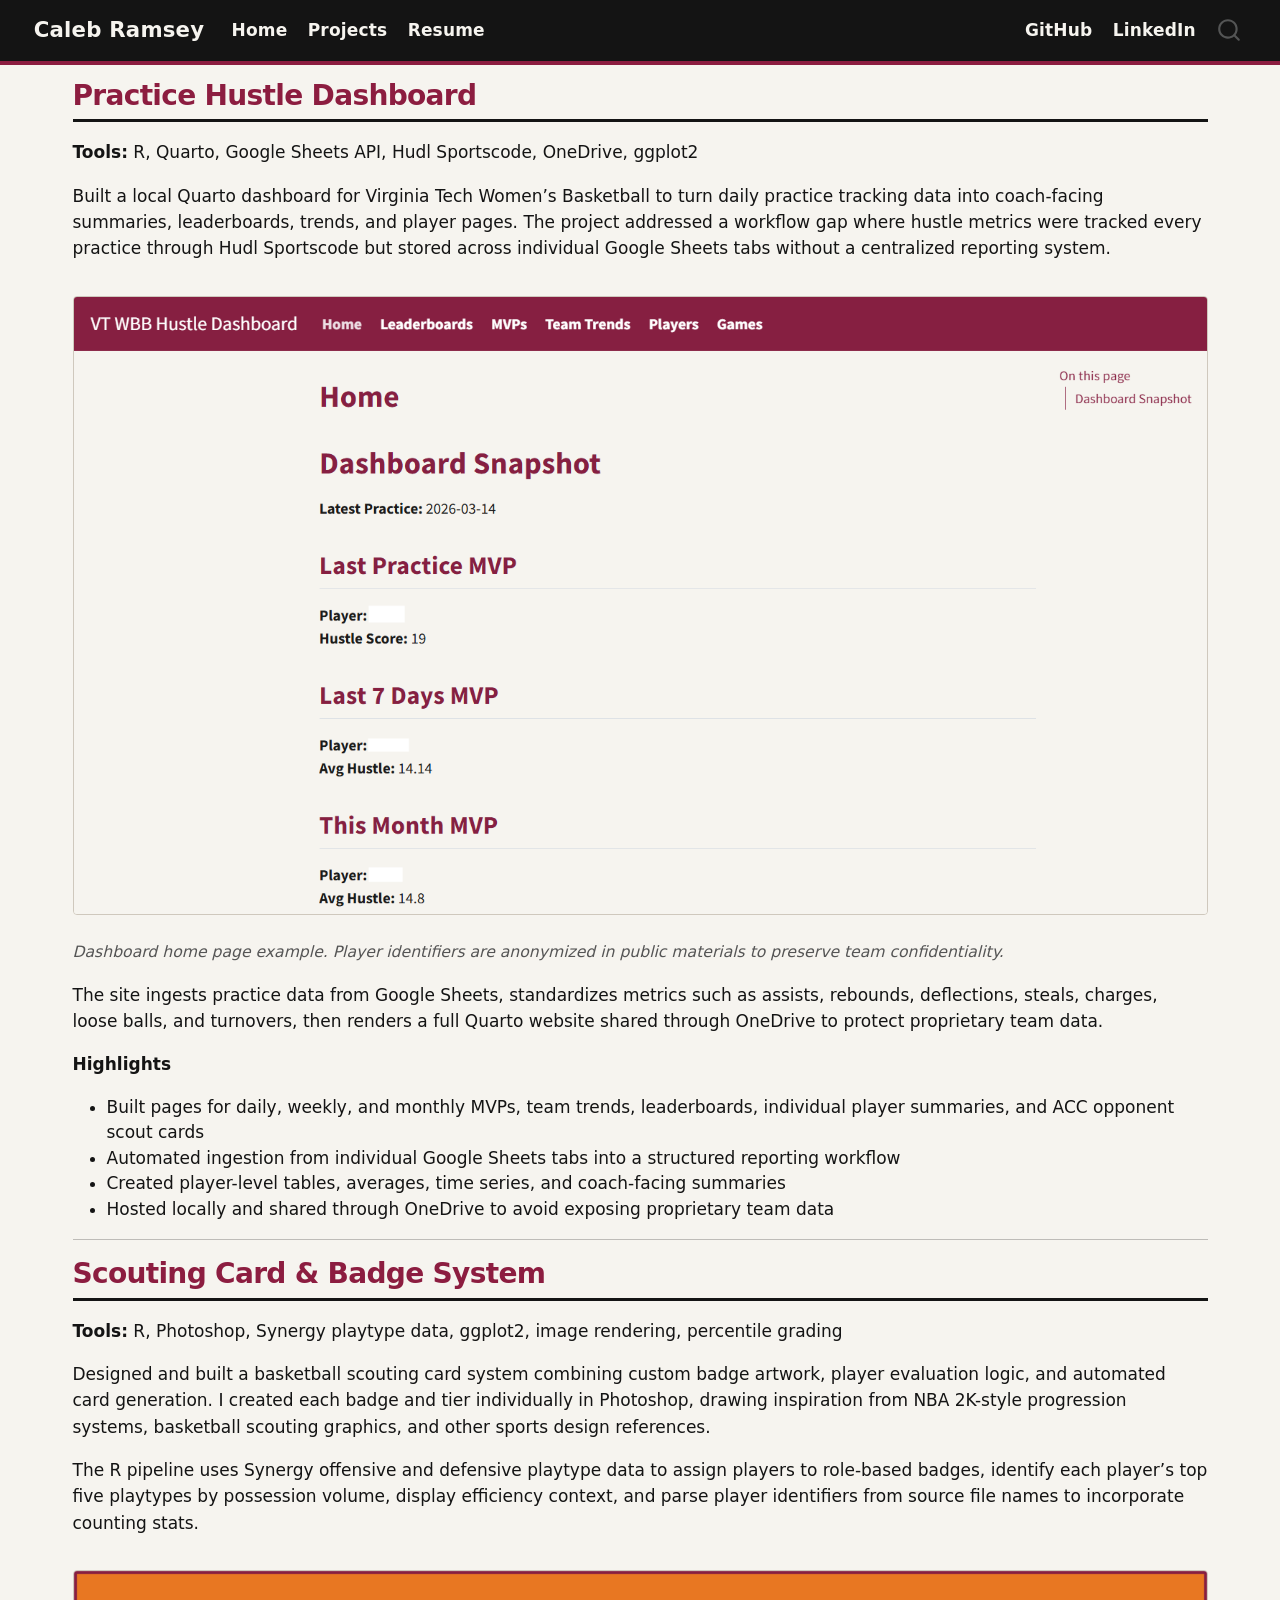
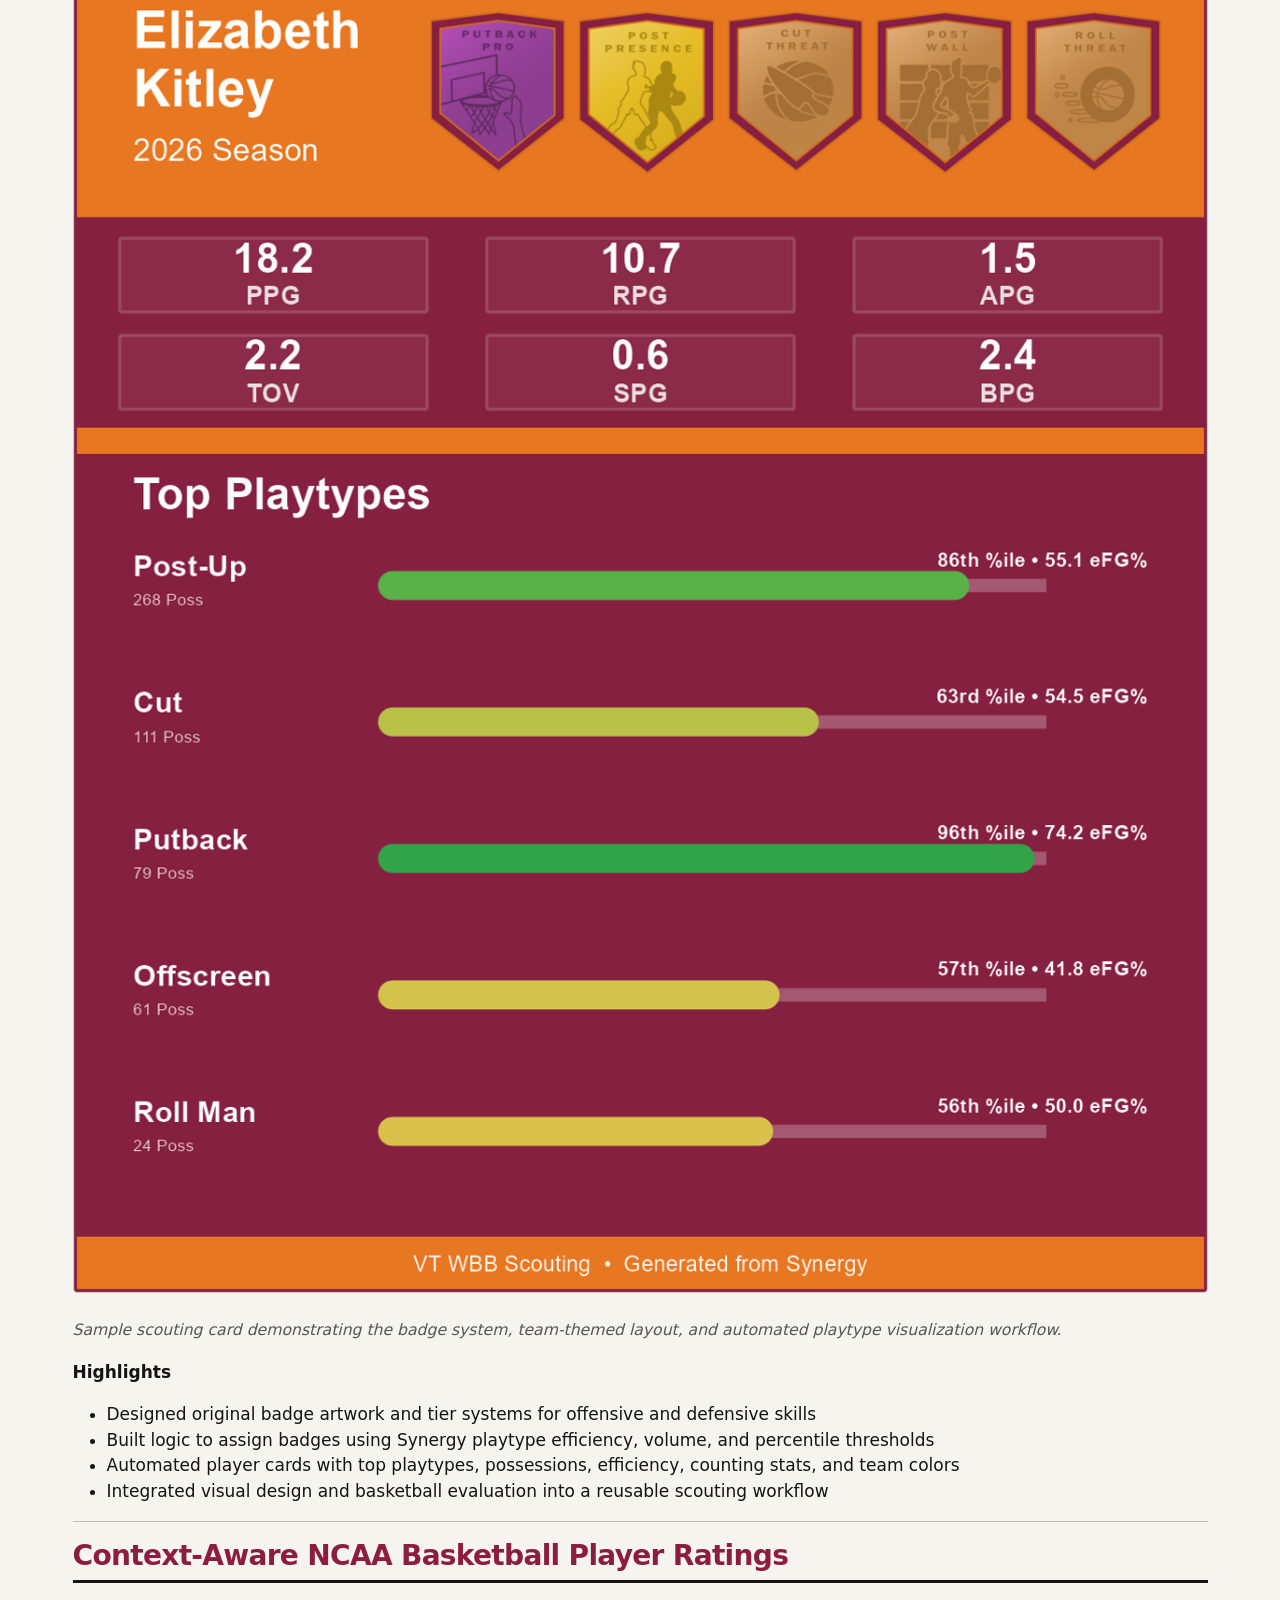
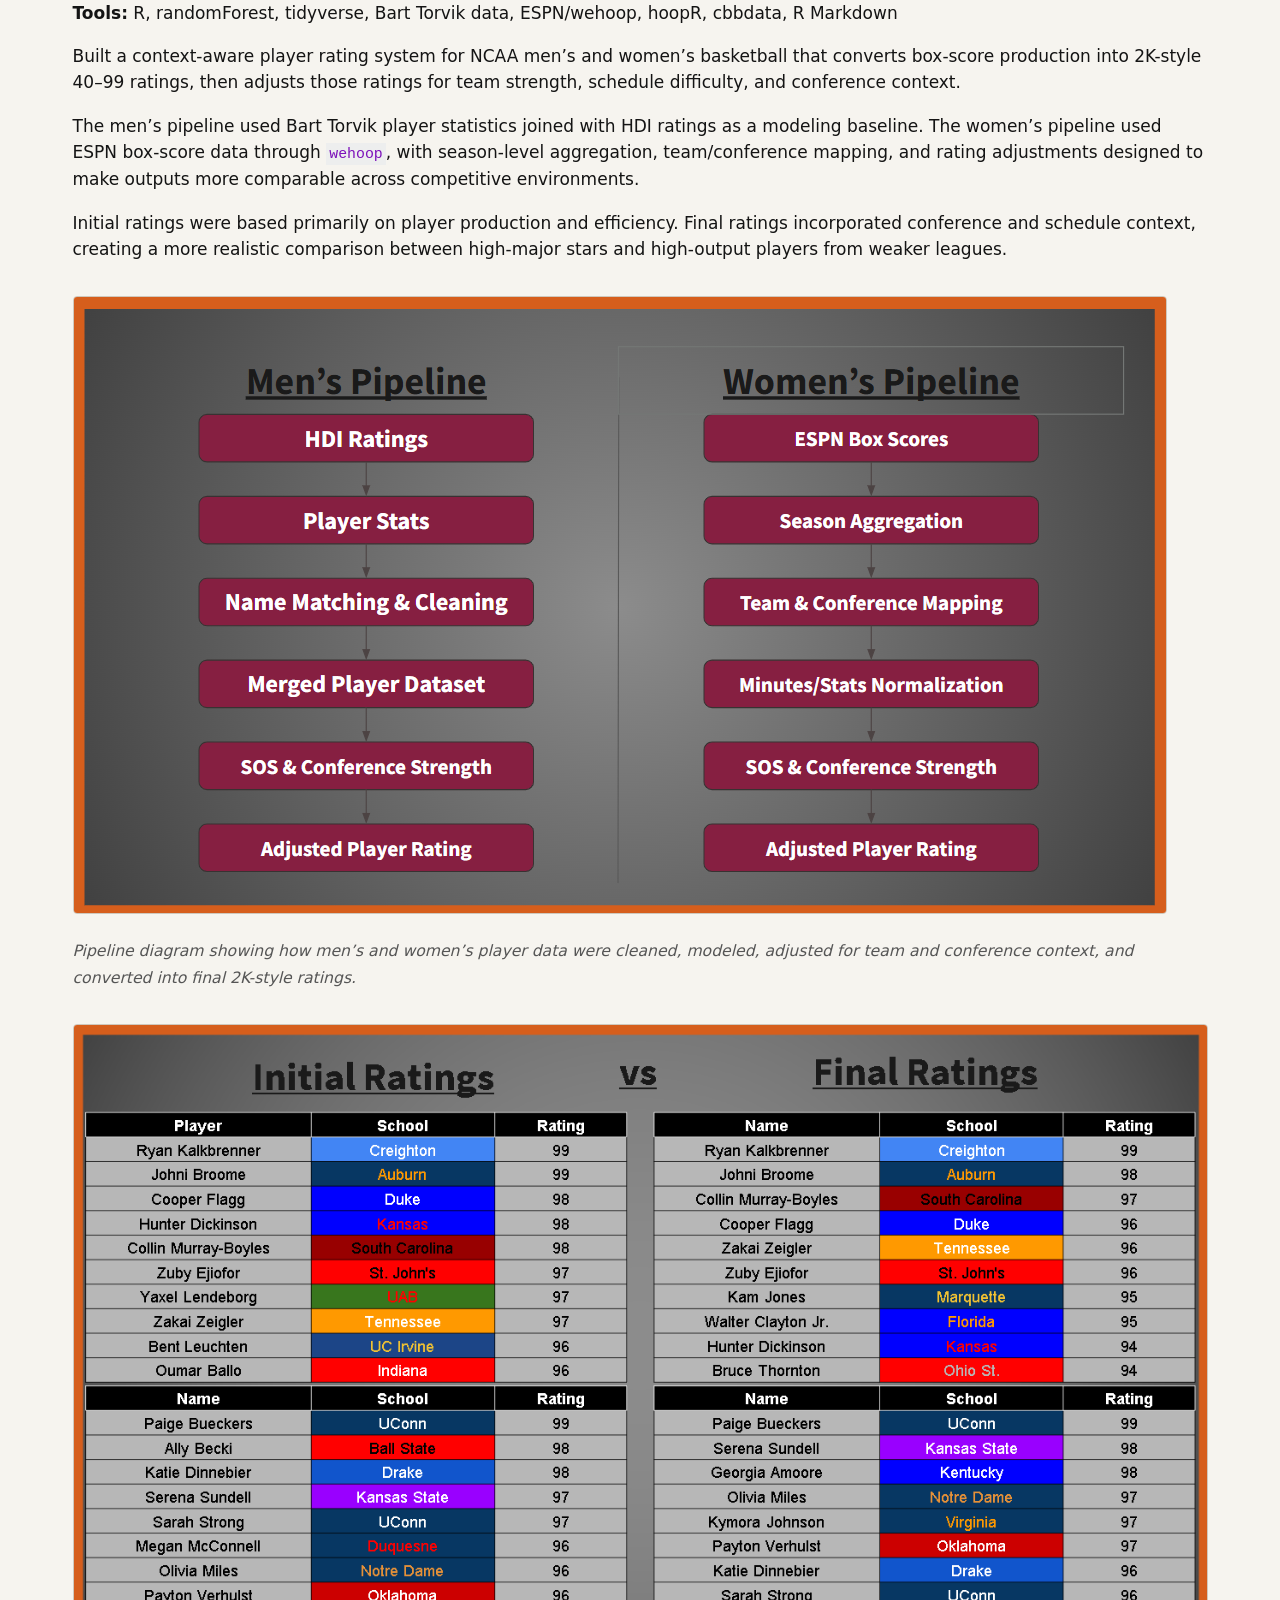
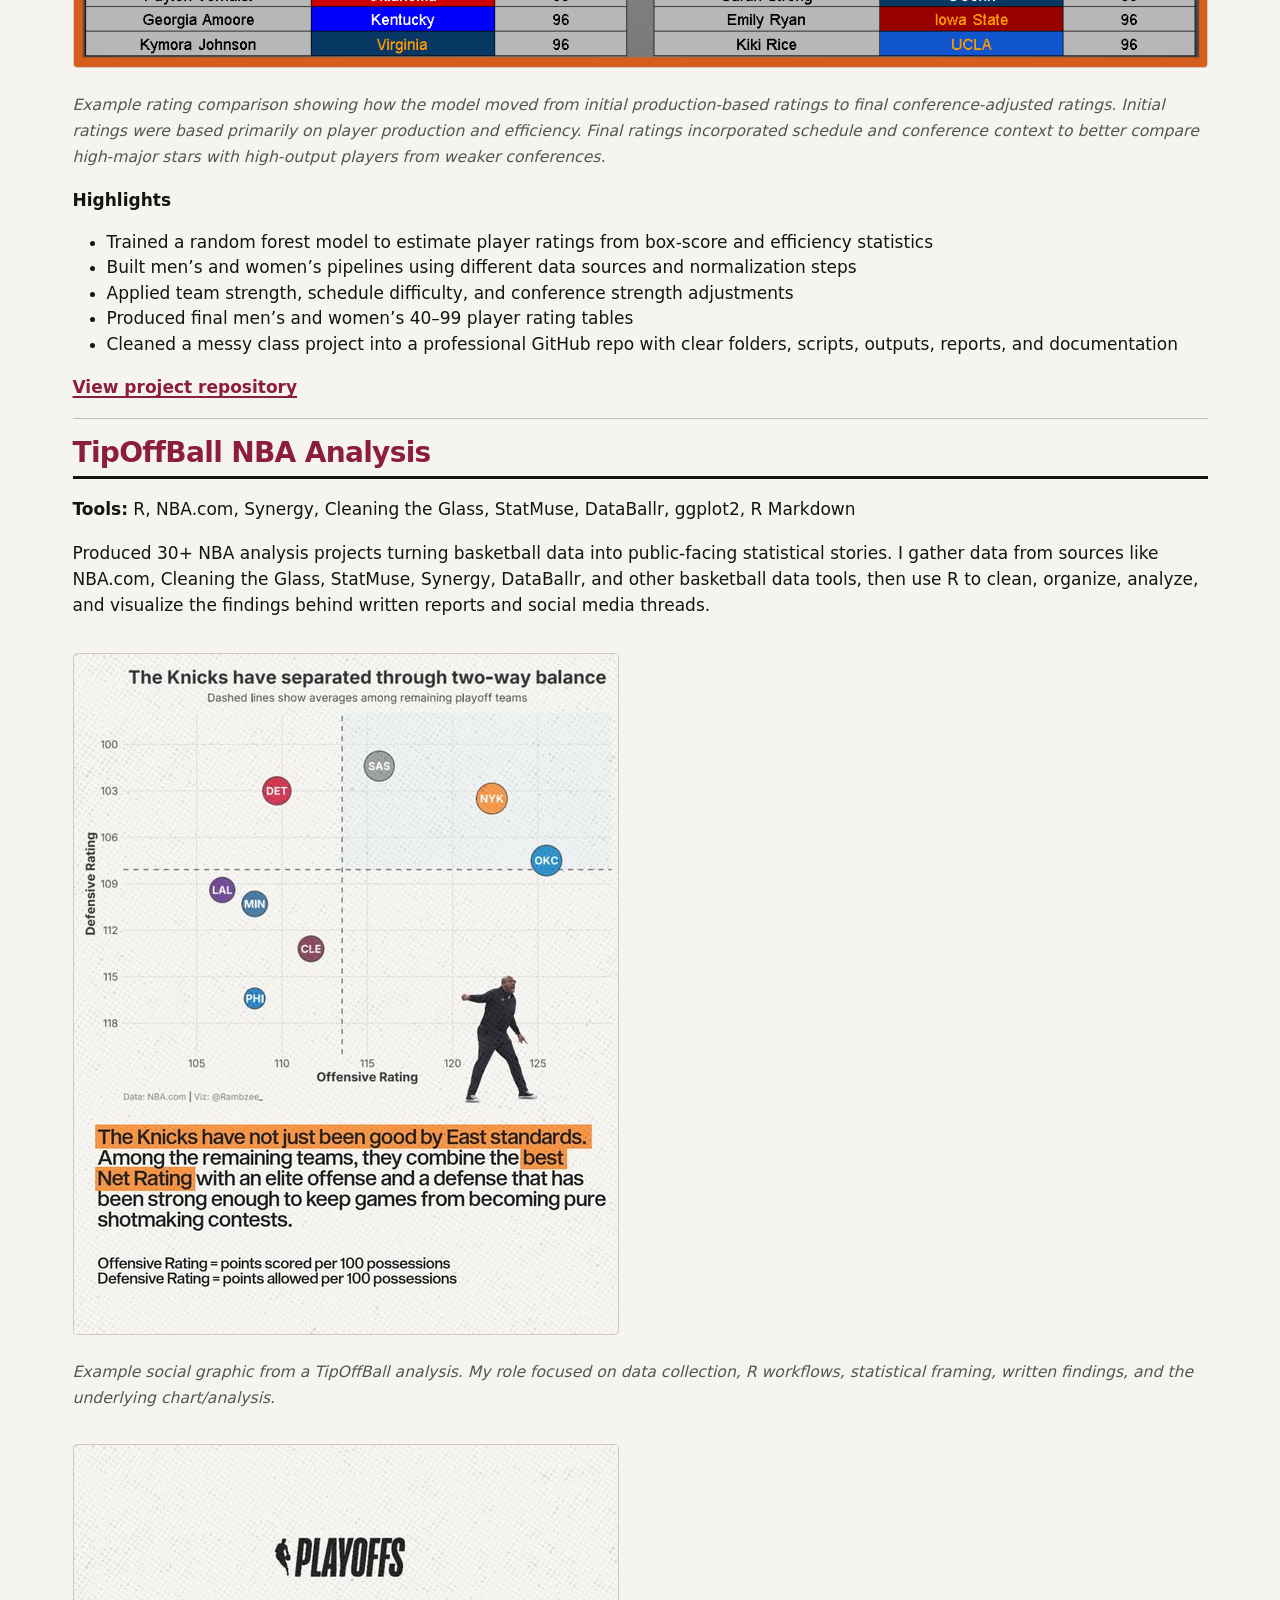
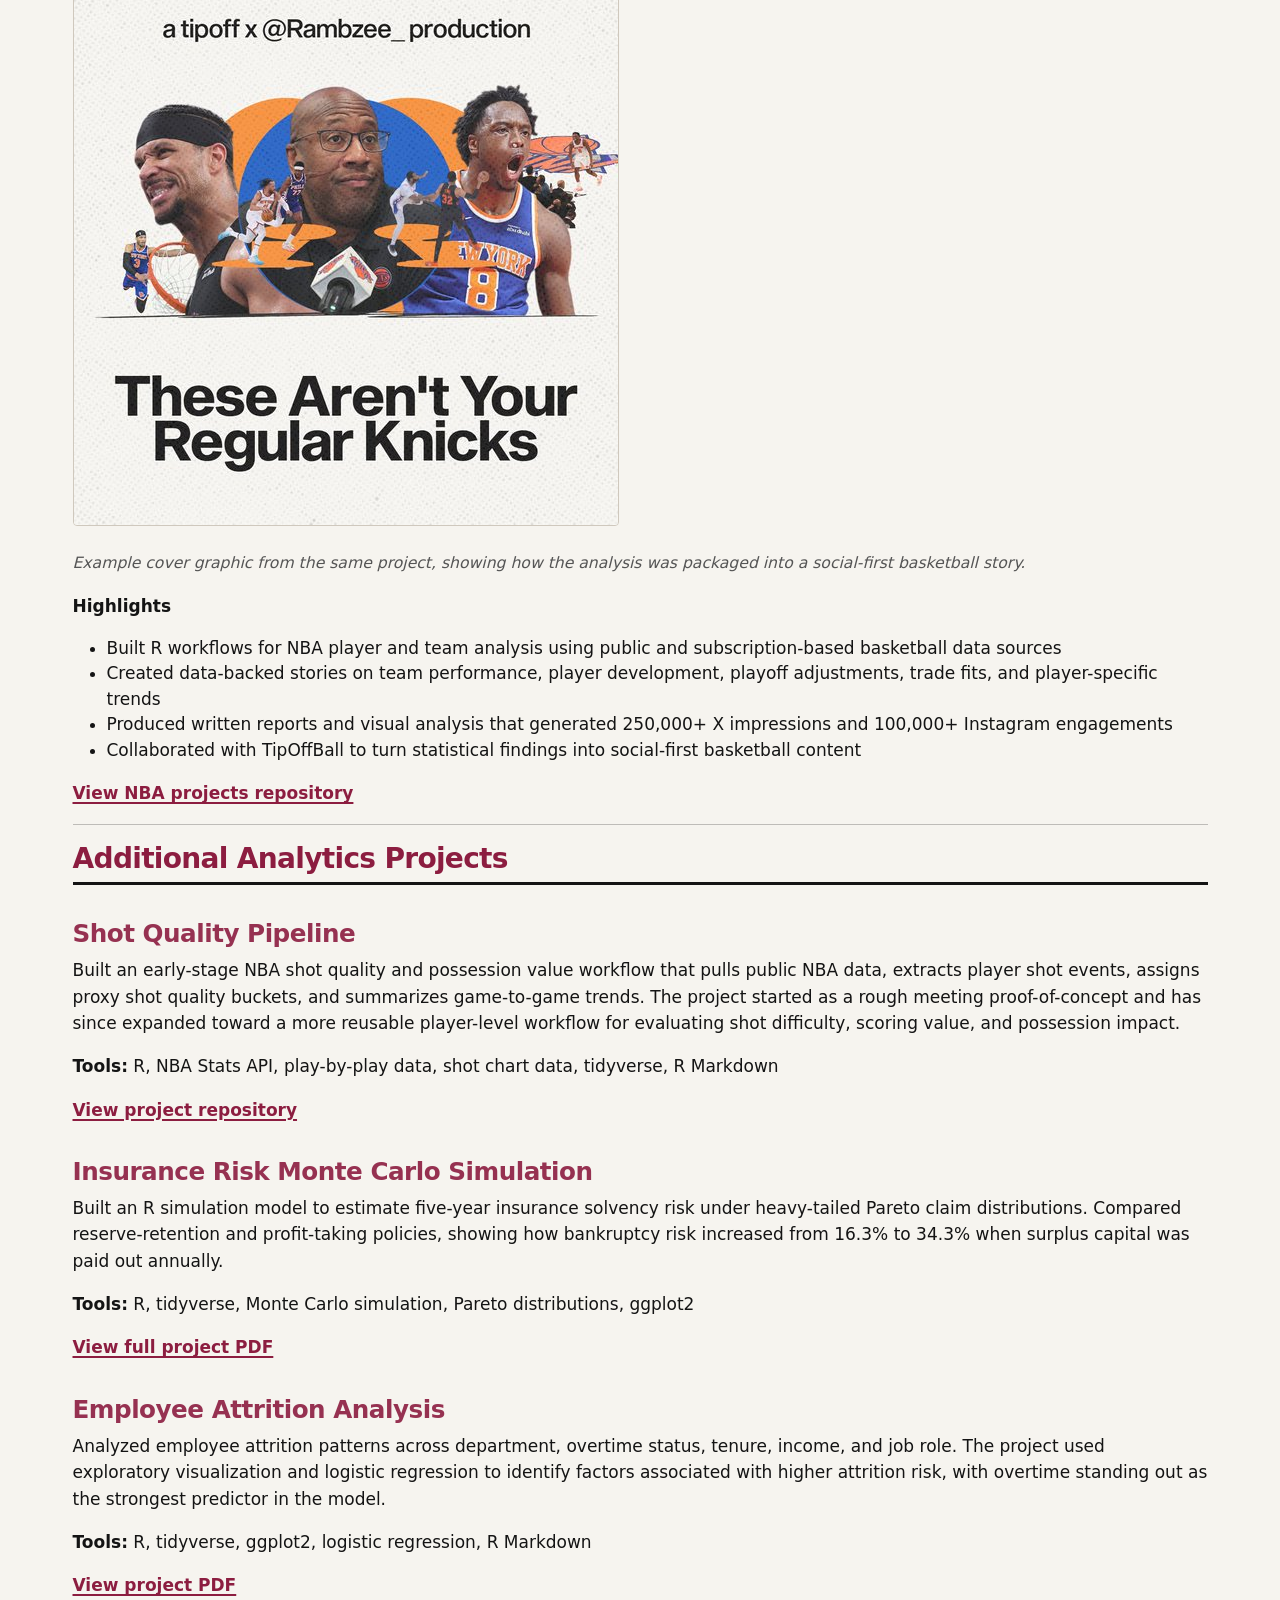
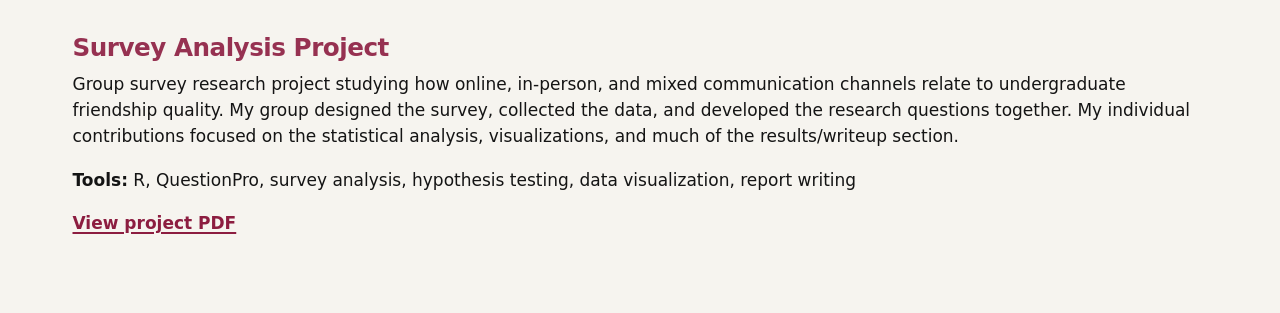
==== commit d7acee0d: "Updated aesthetics on project and index pages; rebuild site locally" ====
--- a/docs/projects.html
+++ b/docs/projects.html
@@ -151,7 +151,7 @@
 <section id="practice-hustle-dashboard" class="level2">
 <h2 class="anchored" data-anchor-id="practice-hustle-dashboard">Practice Hustle Dashboard</h2>
 <p><strong>Tools:</strong> R, Quarto, Google Sheets API, Hudl Sportscode, OneDrive, ggplot2</p>
-<p>Built a locally hosted web dashboard for Virginia Tech Women’s Basketball to turn daily practice tracking data into coach-facing summaries, leaderboards, trends, and player pages. The project addressed a workflow gap where hustle metrics were tracked every practice through Hudl Sportscode but stored across individual Google Sheets tabs without a centralized reporting system.</p>
+<p>Built a local Quarto dashboard for Virginia Tech Women’s Basketball to turn daily practice tracking data into coach-facing summaries, leaderboards, trends, and player pages. The project addressed a workflow gap where hustle metrics were tracked every practice through Hudl Sportscode but stored across individual Google Sheets tabs without a centralized reporting system.</p>
 <p><img src="assets/images/practice-dashboard-example.png" class="img-fluid"></p>
 <p><em>Dashboard home page example. Player identifiers are anonymized in public materials to preserve team confidentiality.</em></p>
 <p>The site ingests practice data from Google Sheets, standardizes metrics such as assists, rebounds, deflections, steals, charges, loose balls, and turnovers, then renders a full Quarto website shared through OneDrive to protect proprietary team data.</p>
@@ -189,7 +189,7 @@
 <p><img src="assets/images/pipeline-diagram.png" class="img-fluid"></p>
 <p><em>Pipeline diagram showing how men’s and women’s player data were cleaned, modeled, adjusted for team and conference context, and converted into final 2K-style ratings.</em></p>
 <p><img src="assets/images/ovr-rating-example.png" class="img-fluid"></p>
-<p><em>Example rating comparison showing how the model moved from initial production-based ratings to final conference-adjusted ratings. Initial ratings were driven primarily by player statistical output, while final ratings incorporated team strength, schedule difficulty, and conference context.</em></p>
+<p><em>Example rating comparison showing how the model moved from initial production-based ratings to final conference-adjusted ratings. Initial ratings were based primarily on player production and efficiency. Final ratings incorporated schedule and conference context to better compare high-major stars with high-output players from weaker conferences.</em></p>
 <p><strong>Highlights</strong></p>
 <ul>
 <li>Trained a random forest model to estimate player ratings from box-score and efficiency statistics</li>
@@ -211,7 +211,7 @@
 <p><em>Example cover graphic from the same project, showing how the analysis was packaged into a social-first basketball story.</em></p>
 <p><strong>Highlights</strong></p>
 <ul>
-<li>Built R workflows for NBA player and team analysis using public and proprietary basketball data sources</li>
+<li>Built R workflows for NBA player and team analysis using public and subscription-based basketball data sources</li>
 <li>Created data-backed stories on team performance, player development, playoff adjustments, trade fits, and player-specific trends</li>
 <li>Produced written reports and visual analysis that generated 250,000+ X impressions and 100,000+ Instagram engagements</li>
 <li>Collaborated with TipOffBall to turn statistical findings into social-first basketball content</li>
@@ -223,9 +223,9 @@
 <h2 class="anchored" data-anchor-id="additional-analytics-projects">Additional Analytics Projects</h2>
 <section id="shot-quality-pipeline" class="level3">
 <h3 class="anchored" data-anchor-id="shot-quality-pipeline">Shot Quality Pipeline</h3>
-<p>Early-stage proof-of-concept exploring how NBA Stats API play-by-play and shot chart data can be used to estimate contextual shot value beyond makes and misses. The current version is a rough meeting report rather than a finished model, but it shows the basic automation shell of pulling NBA games, extracting shot events, assigning proxy shot quality buckets, summarizing game-to-game trends, and adding a rough possession value layer.</p>
+<p>Built an early-stage NBA shot quality and possession value workflow that pulls public NBA data, extracts player shot events, assigns proxy shot quality buckets, and summarizes game-to-game trends. The project started as a rough meeting proof-of-concept and has since expanded toward a more reusable player-level workflow for evaluating shot difficulty, scoring value, and possession impact.</p>
 <p><strong>Tools:</strong> R, NBA Stats API, play-by-play data, shot chart data, tidyverse, R Markdown</p>
-<p><a href="assets/shot-quality-rough-concept-report.pdf">View proof-of-concept PDF</a></p>
+<p><a href="https://github.com/CalebRProjects/NBA-Shot-Quality-RShiny">View project repository</a></p>
 </section>
 <section id="insurance-risk-monte-carlo-simulation" class="level3">
 <h3 class="anchored" data-anchor-id="insurance-risk-monte-carlo-simulation">Insurance Risk Monte Carlo Simulation</h3>
--- a/docs/site_libs/quarto-html/quarto-syntax-highlighting-dc55a5b9e770e841cd82e46aadbfb9b0.css
+++ b/docs/site_libs/quarto-html/quarto-syntax-highlighting-dc55a5b9e770e841cd82e46aadbfb9b0.css
@@ -0,0 +1,236 @@
+/* quarto syntax highlight colors */
+:root {
+  --quarto-hl-ot-color: #003B4F;
+  --quarto-hl-at-color: #657422;
+  --quarto-hl-ss-color: #20794D;
+  --quarto-hl-an-color: #5E5E5E;
+  --quarto-hl-fu-color: #4758AB;
+  --quarto-hl-st-color: #20794D;
+  --quarto-hl-cf-color: #003B4F;
+  --quarto-hl-op-color: #5E5E5E;
+  --quarto-hl-er-color: #AD0000;
+  --quarto-hl-bn-color: #AD0000;
+  --quarto-hl-al-color: #AD0000;
+  --quarto-hl-va-color: #111111;
+  --quarto-hl-bu-color: inherit;
+  --quarto-hl-ex-color: inherit;
+  --quarto-hl-pp-color: #AD0000;
+  --quarto-hl-in-color: #5E5E5E;
+  --quarto-hl-vs-color: #20794D;
+  --quarto-hl-wa-color: #5E5E5E;
+  --quarto-hl-do-color: #5E5E5E;
+  --quarto-hl-im-color: #00769E;
+  --quarto-hl-ch-color: #20794D;
+  --quarto-hl-dt-color: #AD0000;
+  --quarto-hl-fl-color: #AD0000;
+  --quarto-hl-co-color: #5E5E5E;
+  --quarto-hl-cv-color: #5E5E5E;
+  --quarto-hl-cn-color: #8f5902;
+  --quarto-hl-sc-color: #5E5E5E;
+  --quarto-hl-dv-color: #AD0000;
+  --quarto-hl-kw-color: #003B4F;
+}
+
+/* other quarto variables */
+:root {
+  --quarto-font-monospace: SFMono-Regular, Menlo, Monaco, Consolas, "Liberation Mono", "Courier New", monospace;
+}
+
+/* syntax highlight based on Pandoc's rules */
+pre > code.sourceCode > span {
+  color: #003B4F;
+}
+
+code.sourceCode > span {
+  color: #003B4F;
+}
+
+div.sourceCode,
+div.sourceCode pre.sourceCode {
+  color: #003B4F;
+}
+
+/* Normal */
+code span {
+  color: #003B4F;
+}
+
+/* Alert */
+code span.al {
+  color: #AD0000;
+  font-style: inherit;
+}
+
+/* Annotation */
+code span.an {
+  color: #5E5E5E;
+  font-style: inherit;
+}
+
+/* Attribute */
+code span.at {
+  color: #657422;
+  font-style: inherit;
+}
+
+/* BaseN */
+code span.bn {
+  color: #AD0000;
+  font-style: inherit;
+}
+
+/* BuiltIn */
+code span.bu {
+  font-style: inherit;
+}
+
+/* ControlFlow */
+code span.cf {
+  color: #003B4F;
+  font-weight: bold;
+  font-style: inherit;
+}
+
+/* Char */
+code span.ch {
+  color: #20794D;
+  font-style: inherit;
+}
+
+/* Constant */
+code span.cn {
+  color: #8f5902;
+  font-style: inherit;
+}
+
+/* Comment */
+code span.co {
+  color: #5E5E5E;
+  font-style: inherit;
+}
+
+/* CommentVar */
+code span.cv {
+  color: #5E5E5E;
+  font-style: italic;
+}
+
+/* Documentation */
+code span.do {
+  color: #5E5E5E;
+  font-style: italic;
+}
+
+/* DataType */
+code span.dt {
+  color: #AD0000;
+  font-style: inherit;
+}
+
+/* DecVal */
+code span.dv {
+  color: #AD0000;
+  font-style: inherit;
+}
+
+/* Error */
+code span.er {
+  color: #AD0000;
+  font-style: inherit;
+}
+
+/* Extension */
+code span.ex {
+  font-style: inherit;
+}
+
+/* Float */
+code span.fl {
+  color: #AD0000;
+  font-style: inherit;
+}
+
+/* Function */
+code span.fu {
+  color: #4758AB;
+  font-style: inherit;
+}
+
+/* Import */
+code span.im {
+  color: #00769E;
+  font-style: inherit;
+}
+
+/* Information */
+code span.in {
+  color: #5E5E5E;
+  font-style: inherit;
+}
+
+/* Keyword */
+code span.kw {
+  color: #003B4F;
+  font-weight: bold;
+  font-style: inherit;
+}
+
+/* Operator */
+code span.op {
+  color: #5E5E5E;
+  font-style: inherit;
+}
+
+/* Other */
+code span.ot {
+  color: #003B4F;
+  font-style: inherit;
+}
+
+/* Preprocessor */
+code span.pp {
+  color: #AD0000;
+  font-style: inherit;
+}
+
+/* SpecialChar */
+code span.sc {
+  color: #5E5E5E;
+  font-style: inherit;
+}
+
+/* SpecialString */
+code span.ss {
+  color: #20794D;
+  font-style: inherit;
+}
+
+/* String */
+code span.st {
+  color: #20794D;
+  font-style: inherit;
+}
+
+/* Variable */
+code span.va {
+  color: #111111;
+  font-style: inherit;
+}
+
+/* VerbatimString */
+code span.vs {
+  color: #20794D;
+  font-style: inherit;
+}
+
+/* Warning */
+code span.wa {
+  color: #5E5E5E;
+  font-style: italic;
+}
+
+.prevent-inlining {
+  content: "</";
+}
+
+/*# sourceMappingURL=21f0b8dca5c347bd0a806dc2ce2adfe3.css.map */
--- a/docs/styles.css
+++ b/docs/styles.css
@@ -8,13 +8,14 @@
 
 .navbar {
   background-color: #141414;
-  border-bottom: 3px solid #8C1D40;
+  border-bottom: 4px solid #8C1D40;
 }
 
 .navbar-title,
 .navbar-nav .nav-link {
   color: #f6f4ef !important;
-  font-weight: 700;
+  font-weight: 800;
+  letter-spacing: 0.01em;
 }
 
 .navbar-nav .nav-link:hover {
@@ -26,20 +27,35 @@
   font-weight: 800;
 }
 
+strong {
+  font-weight: 800;
+}
+
 h1 {
   font-size: 3rem;
-  letter-spacing: -0.04em;
+  letter-spacing: -0.045em;
 }
 
 h2 {
-  margin-top: 2.5rem;
-  border-bottom: 2px solid #dedad3;
-  padding-bottom: 0.35rem;
+  margin-top: 3rem;
+  border-bottom: 3px solid #141414;
+  padding-bottom: 0.4rem;
+  letter-spacing: -0.025em;
+}
+
+h3 {
+  letter-spacing: -0.02em;
+}
+
+p {
+  line-height: 1.55;
 }
 
 a {
   color: #8C1D40;
-  font-weight: 700;
+  font-weight: 800;
+  text-decoration-thickness: 2px;
+  text-underline-offset: 3px;
 }
 
 a:hover {
@@ -53,7 +69,7 @@
 }
 
 main.content {
-  max-width: 1100px;
+  max-width: 1250px;
   margin: 0 auto;
   padding-top: 2rem;
 }
@@ -61,33 +77,38 @@
 /* ---------- Hero ---------- */
 
 .hero {
-  padding: 4rem 2rem;
-  background: #141414;
+  padding: 4rem 2.25rem;
+  background:
+    linear-gradient(135deg, rgba(140, 29, 64, 0.20), transparent 38%),
+    #141414;
   color: #f6f4ef;
-  border-radius: 14px;
-  margin-bottom: 2rem;
+  border-radius: 6px;
+  border: 1px solid #2a2a2a;
+  border-left: 8px solid #8C1D40;
+  margin-bottom: 2.25rem;
 }
 
 .hero h1 {
   color: #f6f4ef;
-  font-size: 4rem;
+  font-size: 4.25rem;
   line-height: 0.95;
   margin-bottom: 1rem;
+  letter-spacing: -0.06em;
 }
 
 .hero .subtitle {
-  font-size: 1.35rem;
-  max-width: 850px;
+  font-size: 1.28rem;
+  max-width: 880px;
   color: #dedad3;
-  line-height: 1.5;
+  line-height: 1.55;
 }
 
 .hero .tagline {
   color: #E87722;
-  font-weight: 800;
+  font-weight: 900;
   text-transform: uppercase;
-  letter-spacing: 0.08em;
-  font-size: 0.85rem;
+  letter-spacing: 0.10em;
+  font-size: 0.78rem;
   margin-bottom: 1rem;
 }
 
@@ -96,46 +117,132 @@
 .project-grid {
   display: grid;
   grid-template-columns: repeat(2, minmax(0, 1fr));
-  gap: 1.25rem;
+  gap: 1.1rem;
   margin-top: 2rem;
 }
 
 .project-card {
-  background: white;
-  border: 1px solid #dedad3;
-  border-radius: 12px;
-  padding: 1.35rem;
-  box-shadow: 0 4px 14px rgba(20, 20, 20, 0.06);
+  background: #18120a;
+  border: 1px solid #5a4630;
+  border-top: 5px solid #8C1D40;
+  border-radius: 6px;
+  padding: 1.1rem;
+  box-shadow: none;
+  transition: transform 0.15s ease, border-color 0.15s ease;
+}
+
+.project-card:hover {
+  transform: translateY(-2px);
+  border-color: #8C1D40;
 }
 
 .project-card h3 {
-  margin-top: 0;
-  color: #8C1D40;
+  margin-top: 0.9rem;
+  margin-bottom: 0.55rem;
+  color: #E06A9A;
+  font-size: 1.35rem;
 }
 
 .project-card p {
-  color: #333;
+  color: #dedad3;
+  margin-bottom: 1rem;
+}
+
+.project-card a {
+  display: inline-block;
+  margin-top: 0.35rem;
+  font-size: 0.95rem;
+  text-transform: uppercase;
+  letter-spacing: 0.04em;
+}
+
+.project-label {
+  color: #E87722;
+  font-size: 0.72rem;
+  font-weight: 900;
+  text-transform: uppercase;
+  letter-spacing: 0.10em;
+  margin-top: 0.75rem;
+  margin-bottom: 0.35rem;
 }
 
 /* ---------- Images ---------- */
 
 img {
-  border-radius: 10px;
-  box-shadow: 0 4px 16px rgba(20, 20, 20, 0.10);
+  border-radius: 4px;
+  box-shadow: none;
+  border: 1px solid #cfc8bd;
   margin-top: 1rem;
   margin-bottom: 0.35rem;
 }
 
+.project-card img {
+  width: 100%;
+  max-height: 230px;
+  object-fit: contain;
+  object-position: center;
+  background: #f6f4ef;
+  margin-top: 0;
+  margin-bottom: 0.75rem;
+  border-radius: 3px;
+  border: 1px solid #cfc8bd;
+}
+
 em {
   color: #555;
-  font-size: 0.95rem;
+  font-size: 0.92rem;
+}
+
+/* ---------- Project Pages ---------- */
+
+main.content > p,
+main.content > ul,
+main.content > ol {
+  max-width: 850px;
+}
+
+/* ---------- Project Page Sections ---------- */
+
+main.content h2 {
+  margin-top: 3.5rem;
+}
+
+main.content h2:first-of-type {
+  margin-top: 1rem;
+}
+
+main.content h3 {
+  margin-top: 2rem;
+}
+
+main.content img + em {
+  display: block;
+  margin-bottom: 1.25rem;
+}
+
+main.content img {
+  max-width: 100%;
 }
 
 /* ---------- Mobile ---------- */
 
 @media (max-width: 800px) {
+  main.content {
+    padding-left: 1rem;
+    padding-right: 1rem;
+  }
+
+  .hero {
+    padding: 3rem 1.35rem;
+    border-left-width: 6px;
+  }
+
   .hero h1 {
-    font-size: 2.75rem;
+    font-size: 2.85rem;
+  }
+
+  .hero .subtitle {
+    font-size: 1.08rem;
   }
 
   .project-grid {
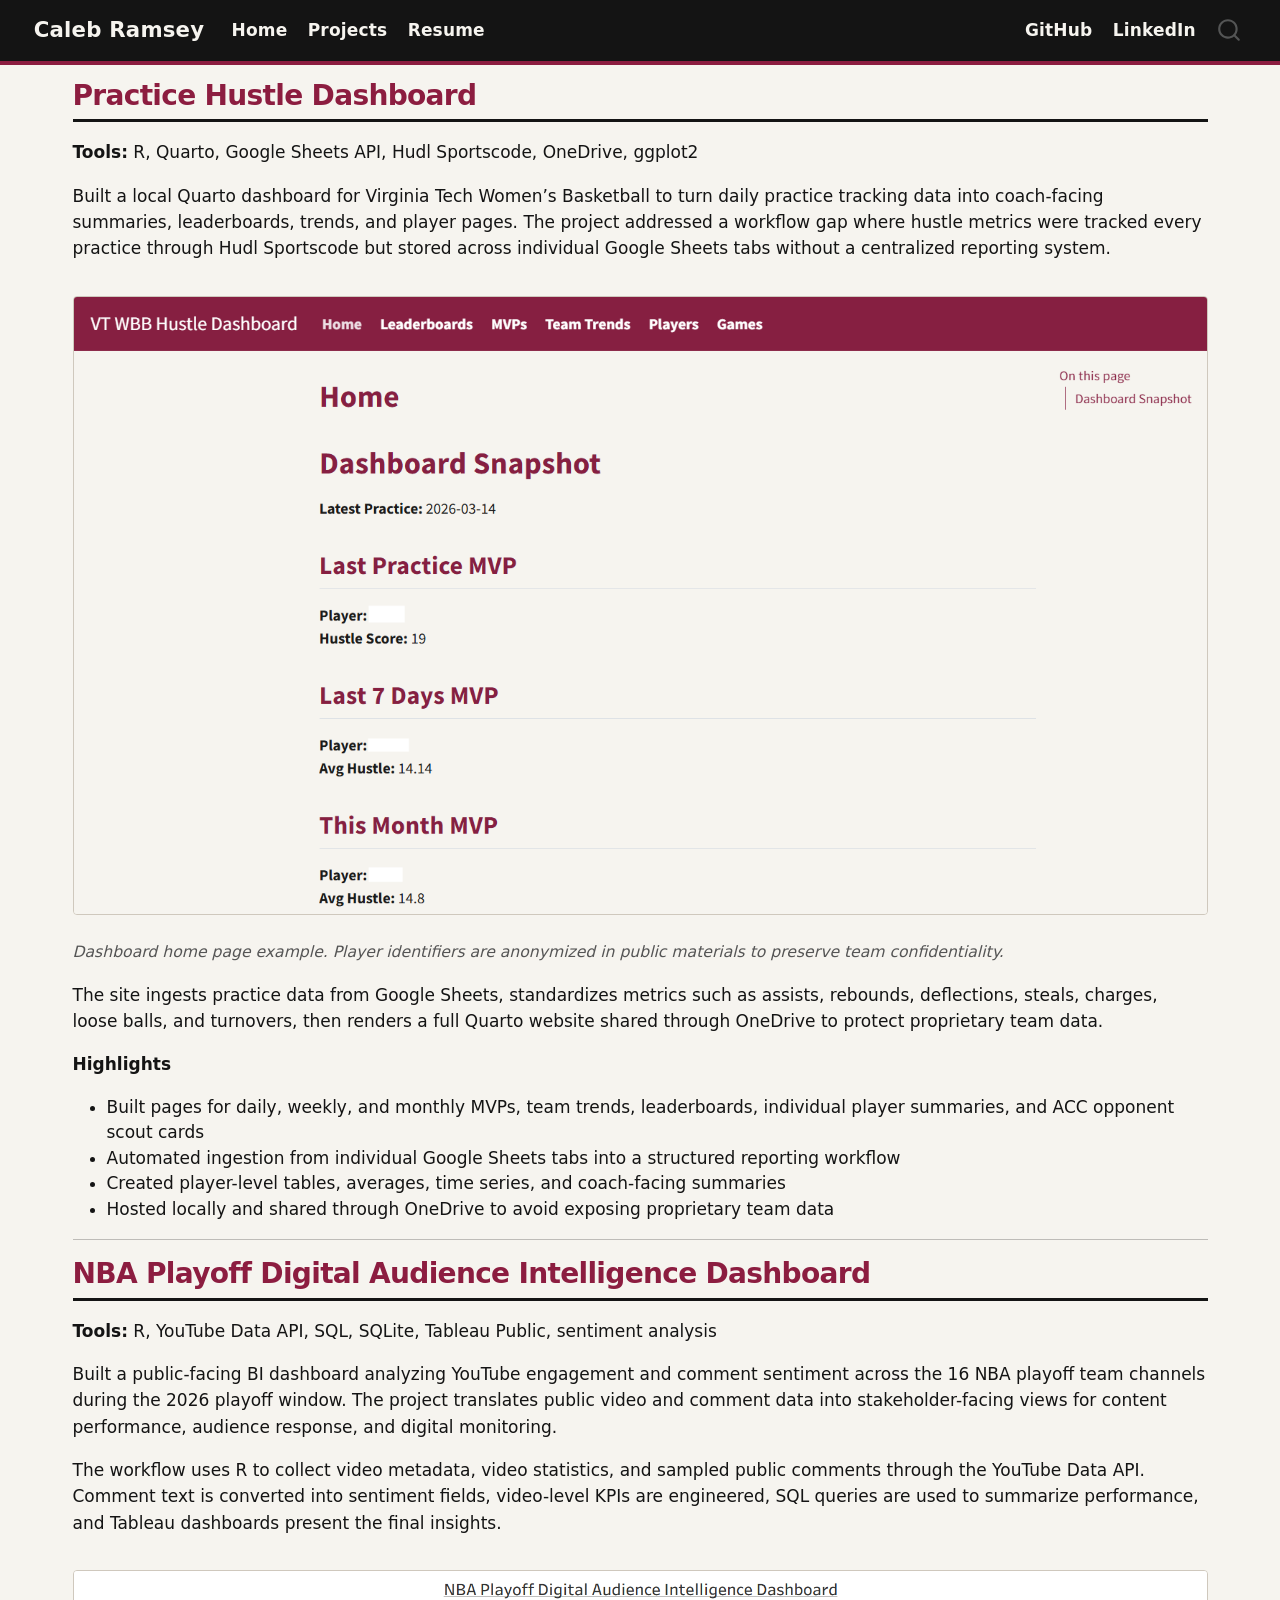
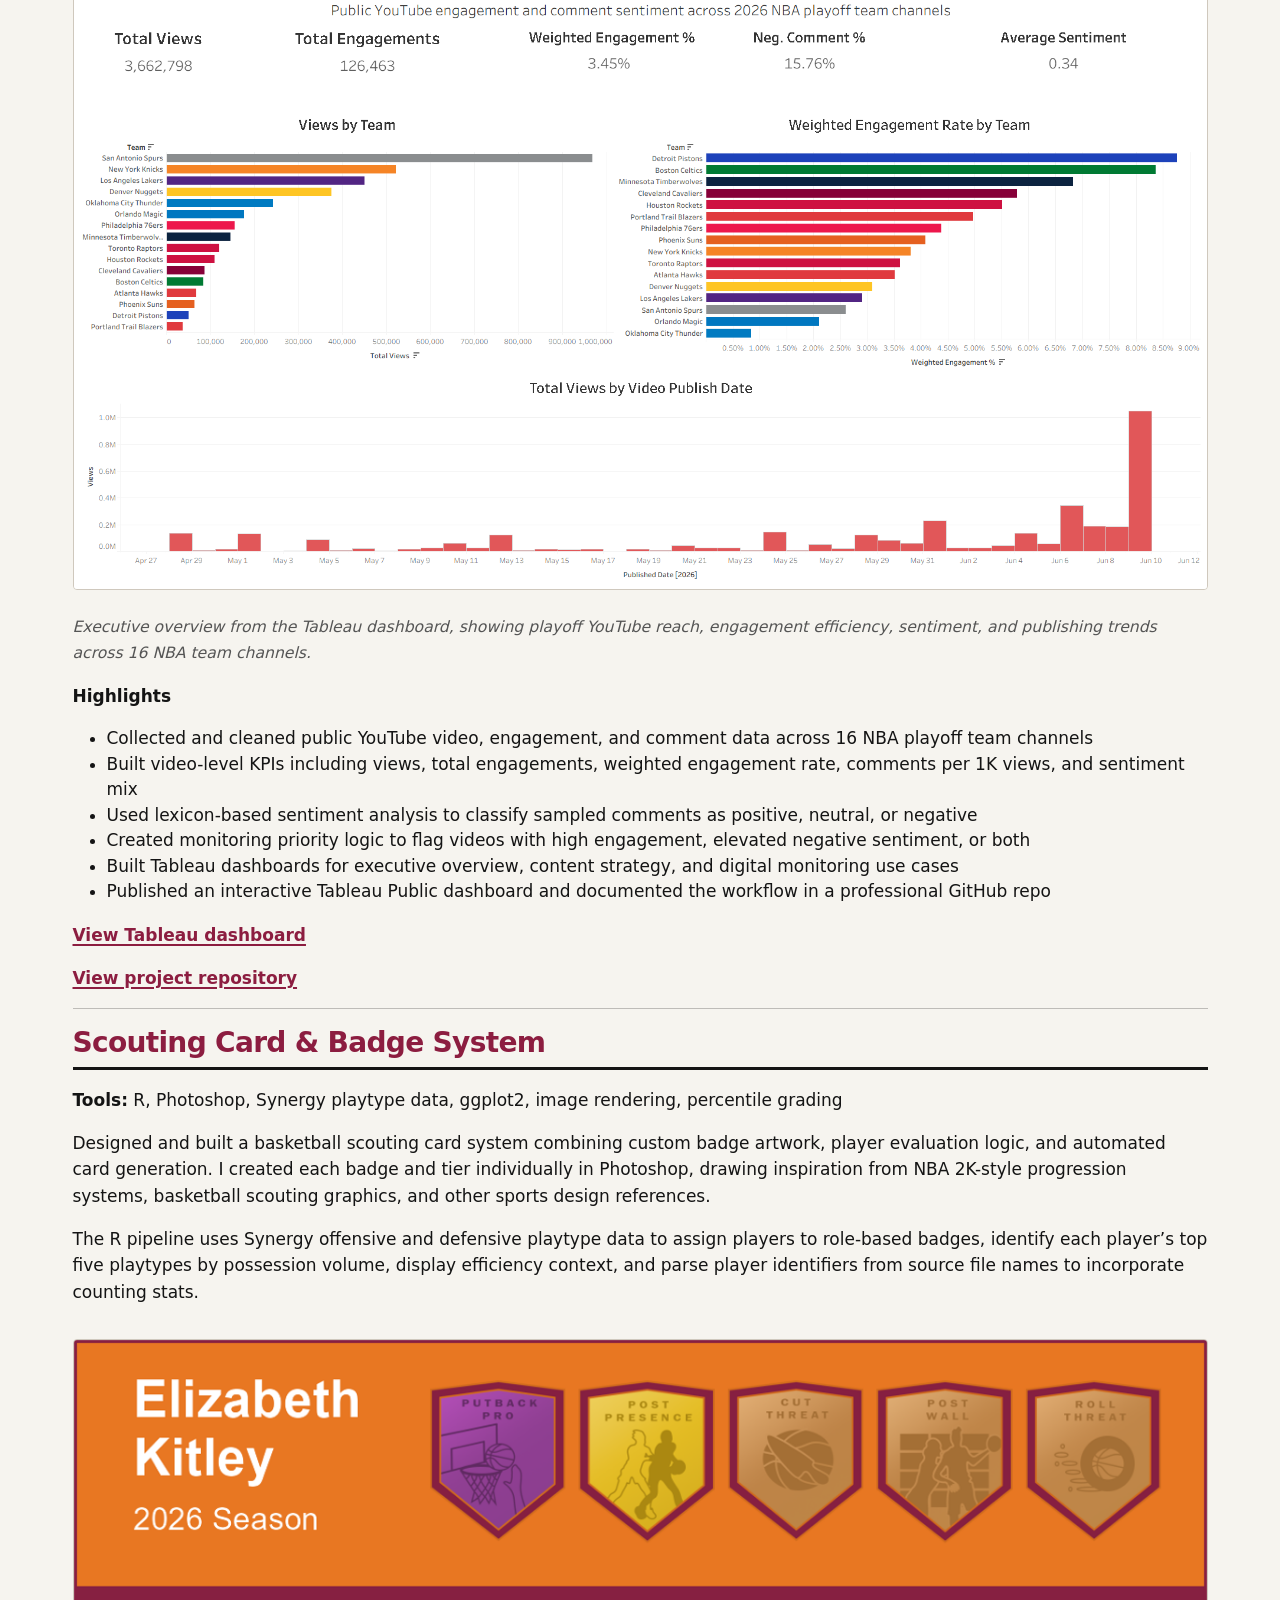
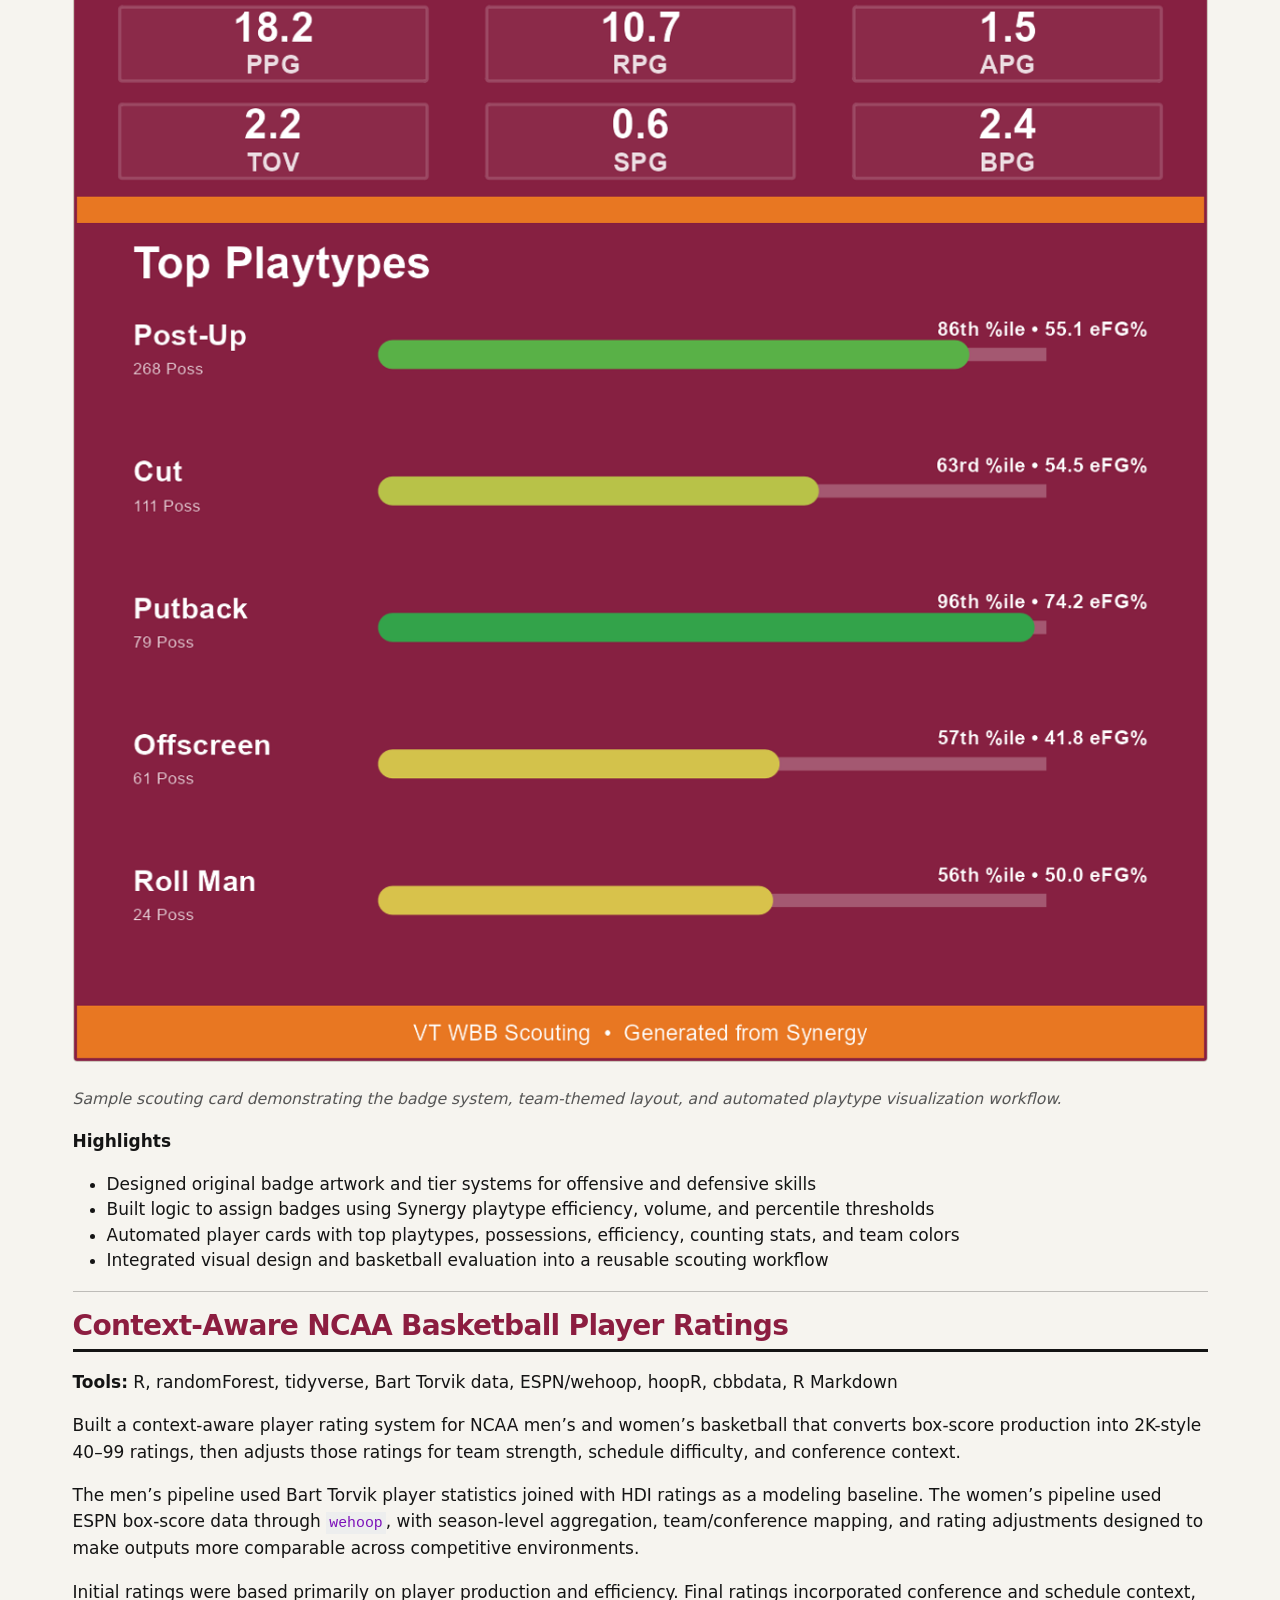
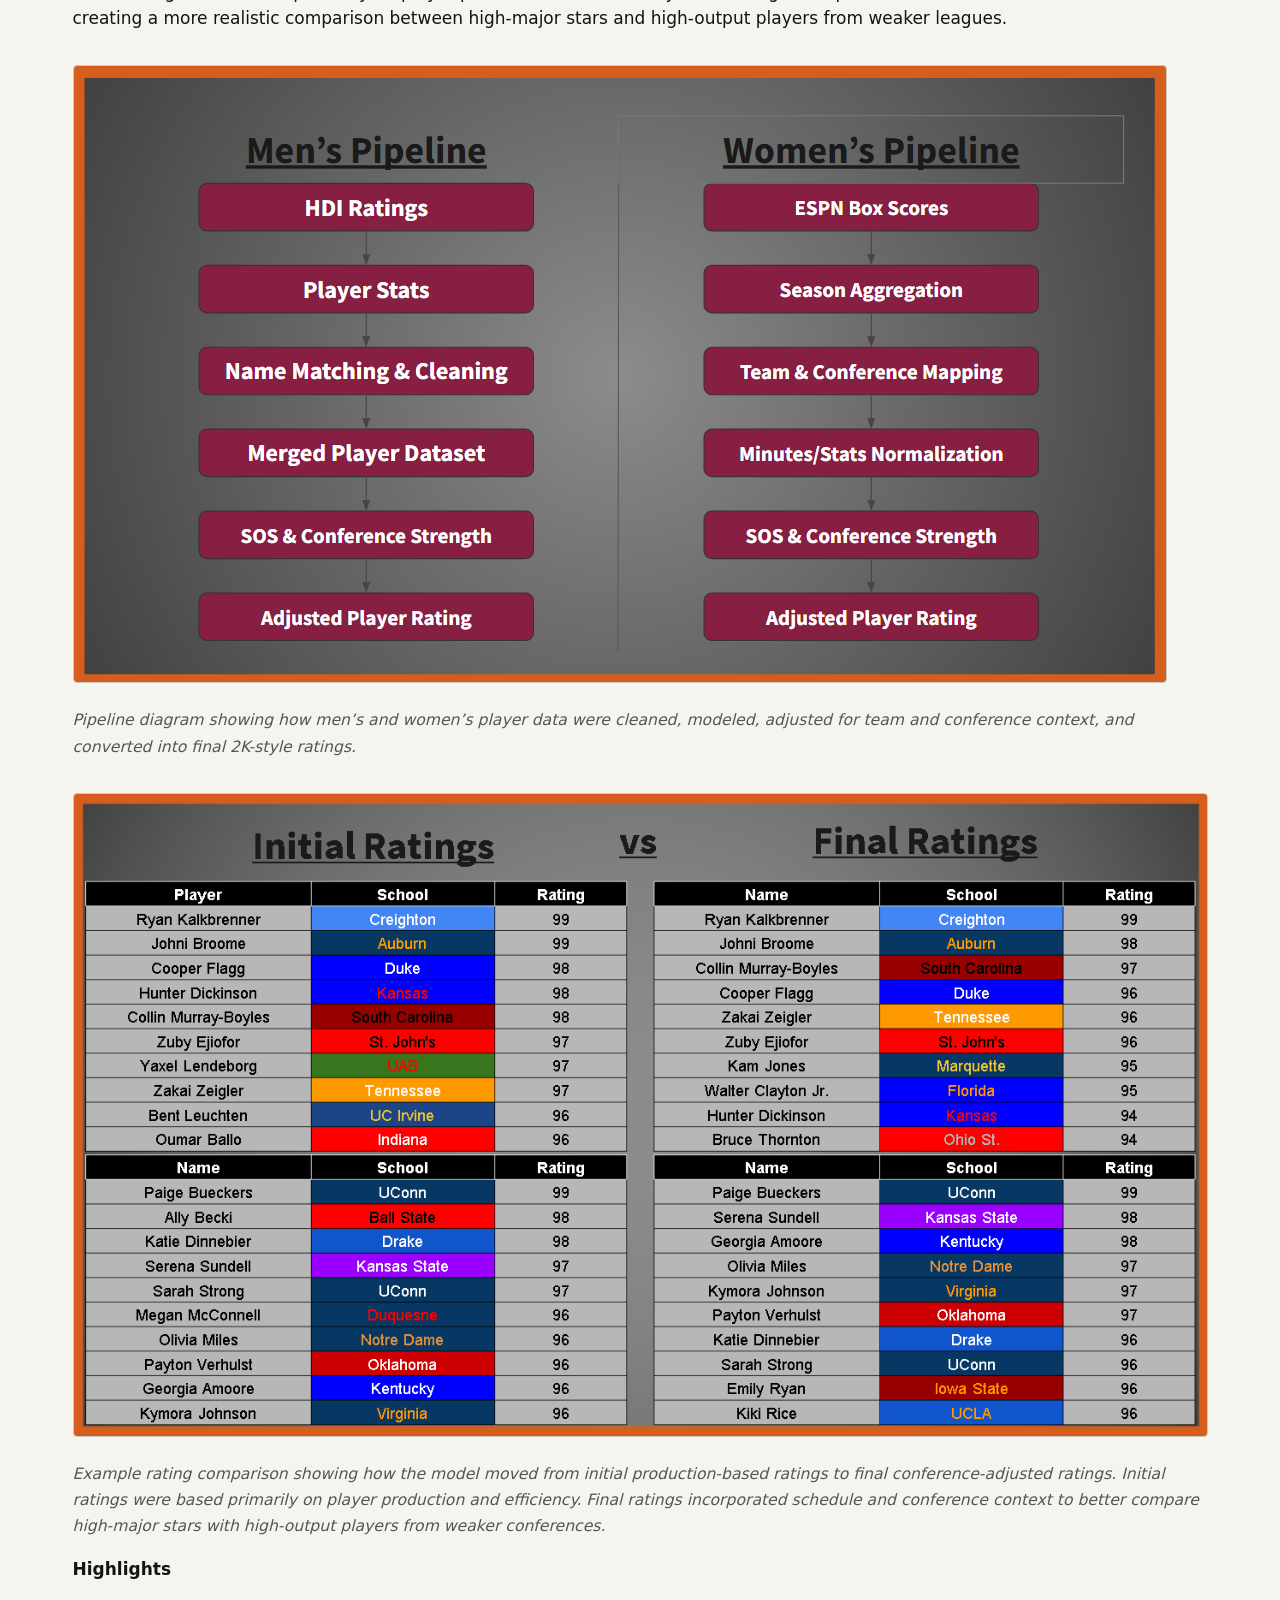
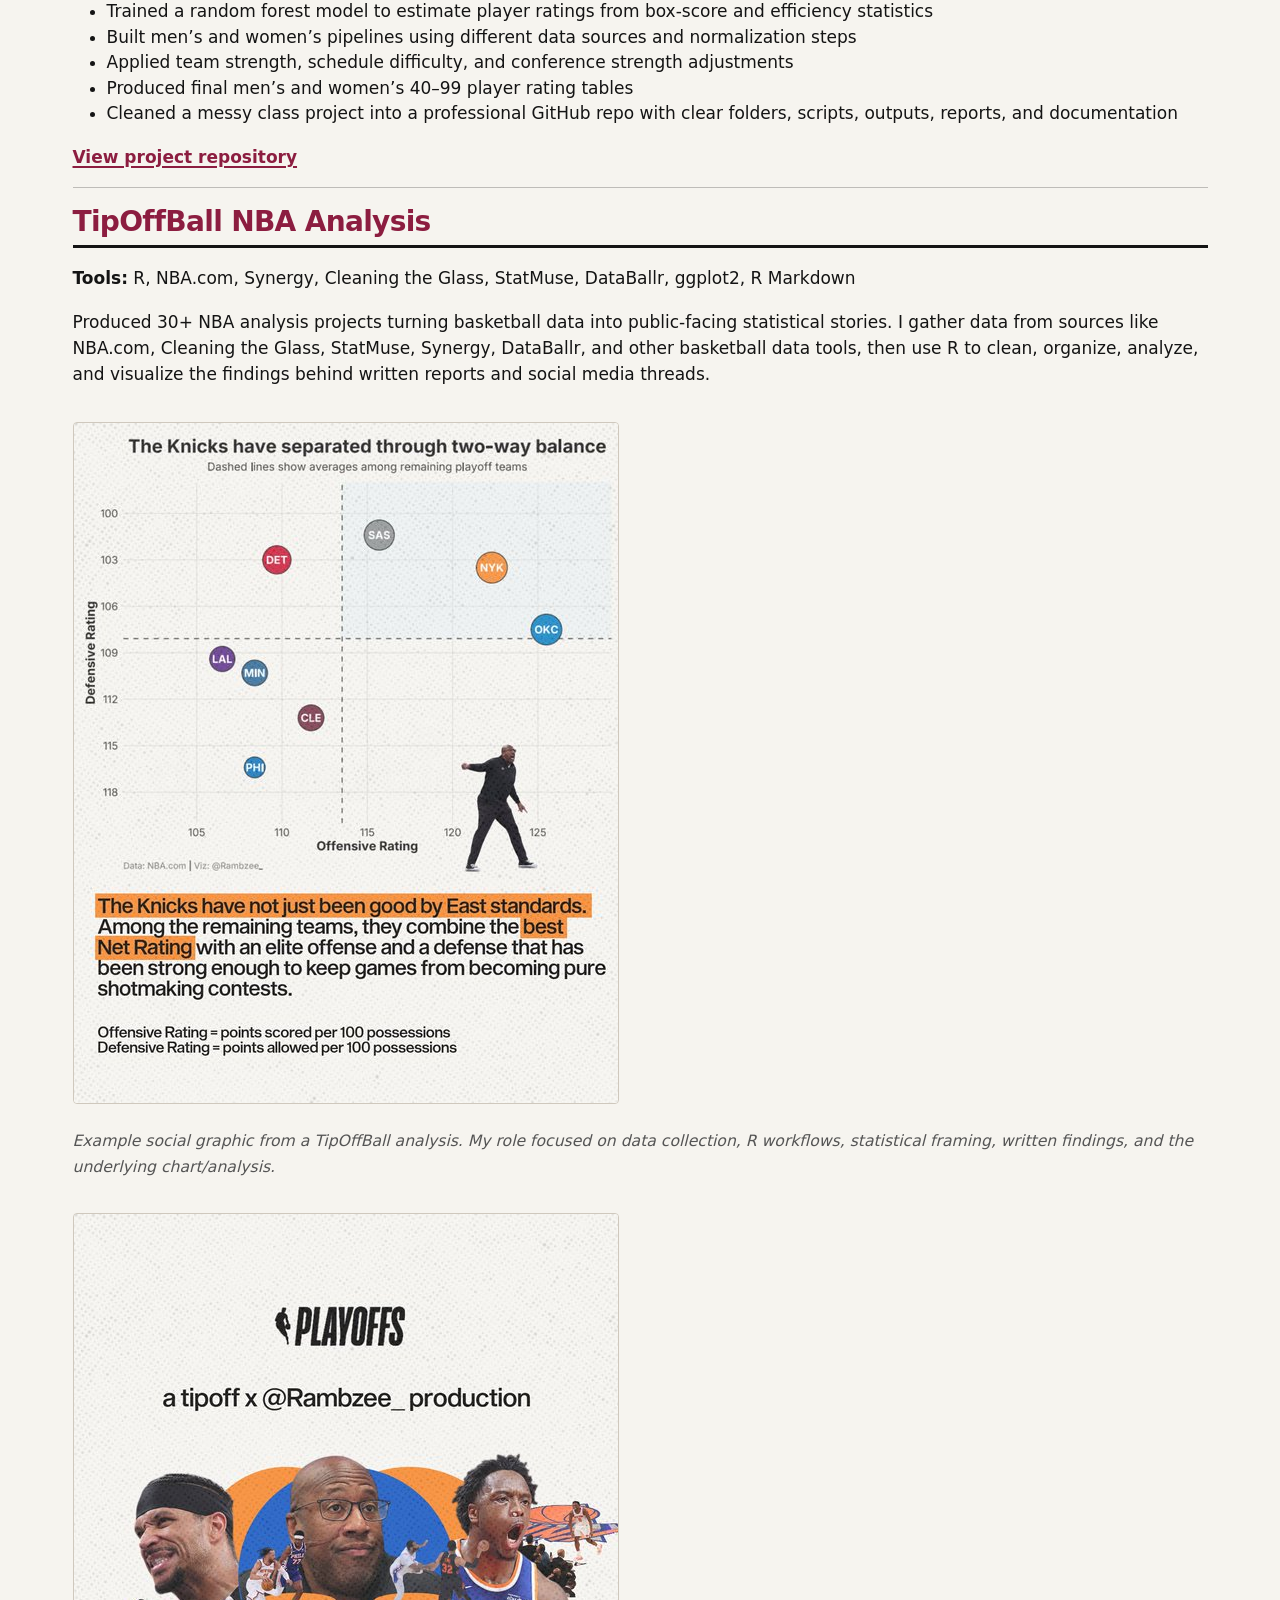
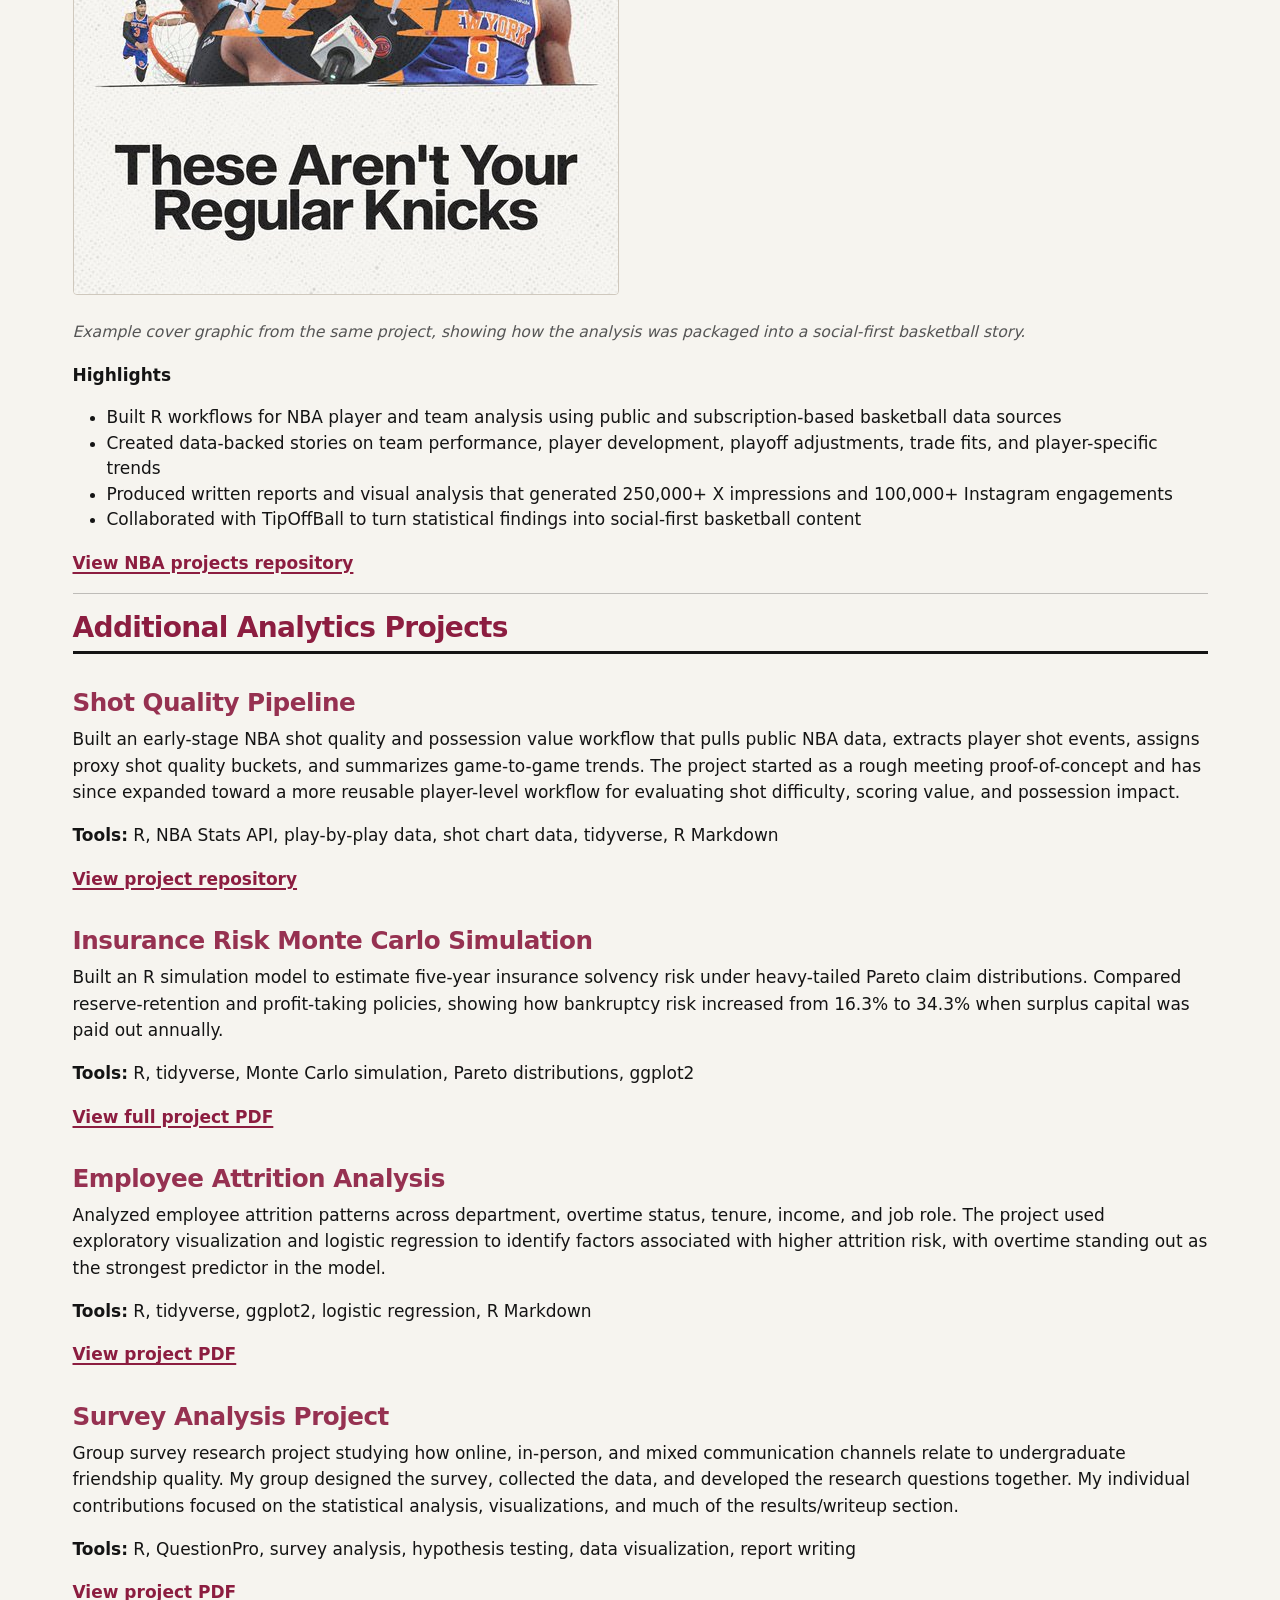
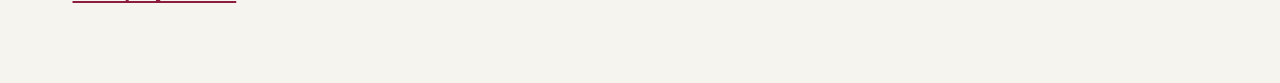
==== commit 30d39228: "Add NBA playoff audience intelligence project to portfolio" ====
--- a/docs/projects.html
+++ b/docs/projects.html
@@ -164,6 +164,26 @@
 </ul>
 <hr>
 </section>
+<section id="nba-playoff-digital-audience-intelligence-dashboard" class="level2">
+<h2 class="anchored" data-anchor-id="nba-playoff-digital-audience-intelligence-dashboard">NBA Playoff Digital Audience Intelligence Dashboard</h2>
+<p><strong>Tools:</strong> R, YouTube Data API, SQL, SQLite, Tableau Public, sentiment analysis</p>
+<p>Built a public-facing BI dashboard analyzing YouTube engagement and comment sentiment across the 16 NBA playoff team channels during the 2026 playoff window. The project translates public video and comment data into stakeholder-facing views for content performance, audience response, and digital monitoring.</p>
+<p>The workflow uses R to collect video metadata, video statistics, and sampled public comments through the YouTube Data API. Comment text is converted into sentiment fields, video-level KPIs are engineered, SQL queries are used to summarize performance, and Tableau dashboards present the final insights.</p>
+<p><img src="assets/images/nba-playoff-dashboard-example.png" class="img-fluid"></p>
+<p><em>Executive overview from the Tableau dashboard, showing playoff YouTube reach, engagement efficiency, sentiment, and publishing trends across 16 NBA team channels.</em></p>
+<p><strong>Highlights</strong></p>
+<ul>
+<li>Collected and cleaned public YouTube video, engagement, and comment data across 16 NBA playoff team channels</li>
+<li>Built video-level KPIs including views, total engagements, weighted engagement rate, comments per 1K views, and sentiment mix</li>
+<li>Used lexicon-based sentiment analysis to classify sampled comments as positive, neutral, or negative</li>
+<li>Created monitoring priority logic to flag videos with high engagement, elevated negative sentiment, or both</li>
+<li>Built Tableau dashboards for executive overview, content strategy, and digital monitoring use cases</li>
+<li>Published an interactive Tableau Public dashboard and documented the workflow in a professional GitHub repo</li>
+</ul>
+<p><a href="https://public.tableau.com/app/profile/caleb.ramsey/viz/NBAPlayoffDigitalAudienceIntelligenceDashboard/DigitalMonitoringSentimentRisk">View Tableau dashboard</a></p>
+<p><a href="https://github.com/CalebRProjects/NBA-Digital-Audience-Intelligence-Dashboard">View project repository</a></p>
+<hr>
+</section>
 <section id="scouting-card-badge-system" class="level2">
 <h2 class="anchored" data-anchor-id="scouting-card-badge-system">Scouting Card &amp; Badge System</h2>
 <p><strong>Tools:</strong> R, Photoshop, Synergy playtype data, ggplot2, image rendering, percentile grading</p>
